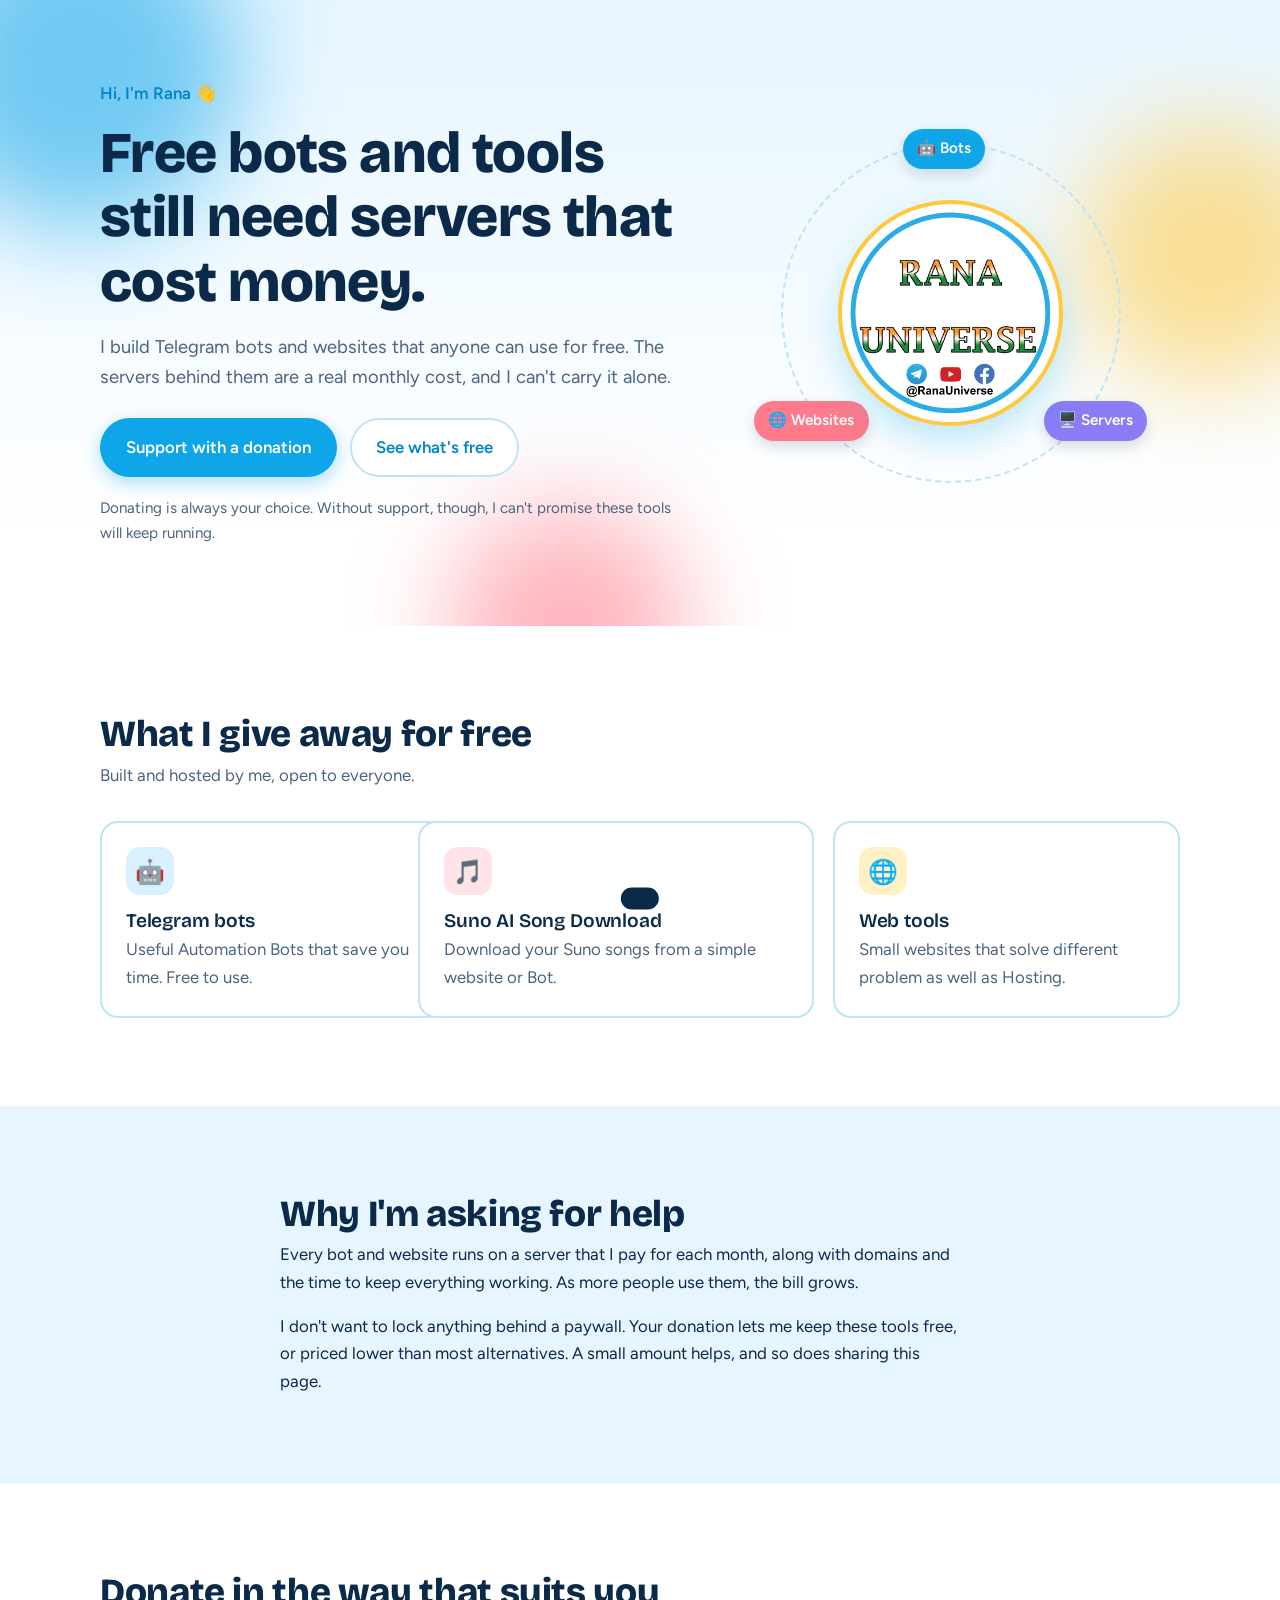
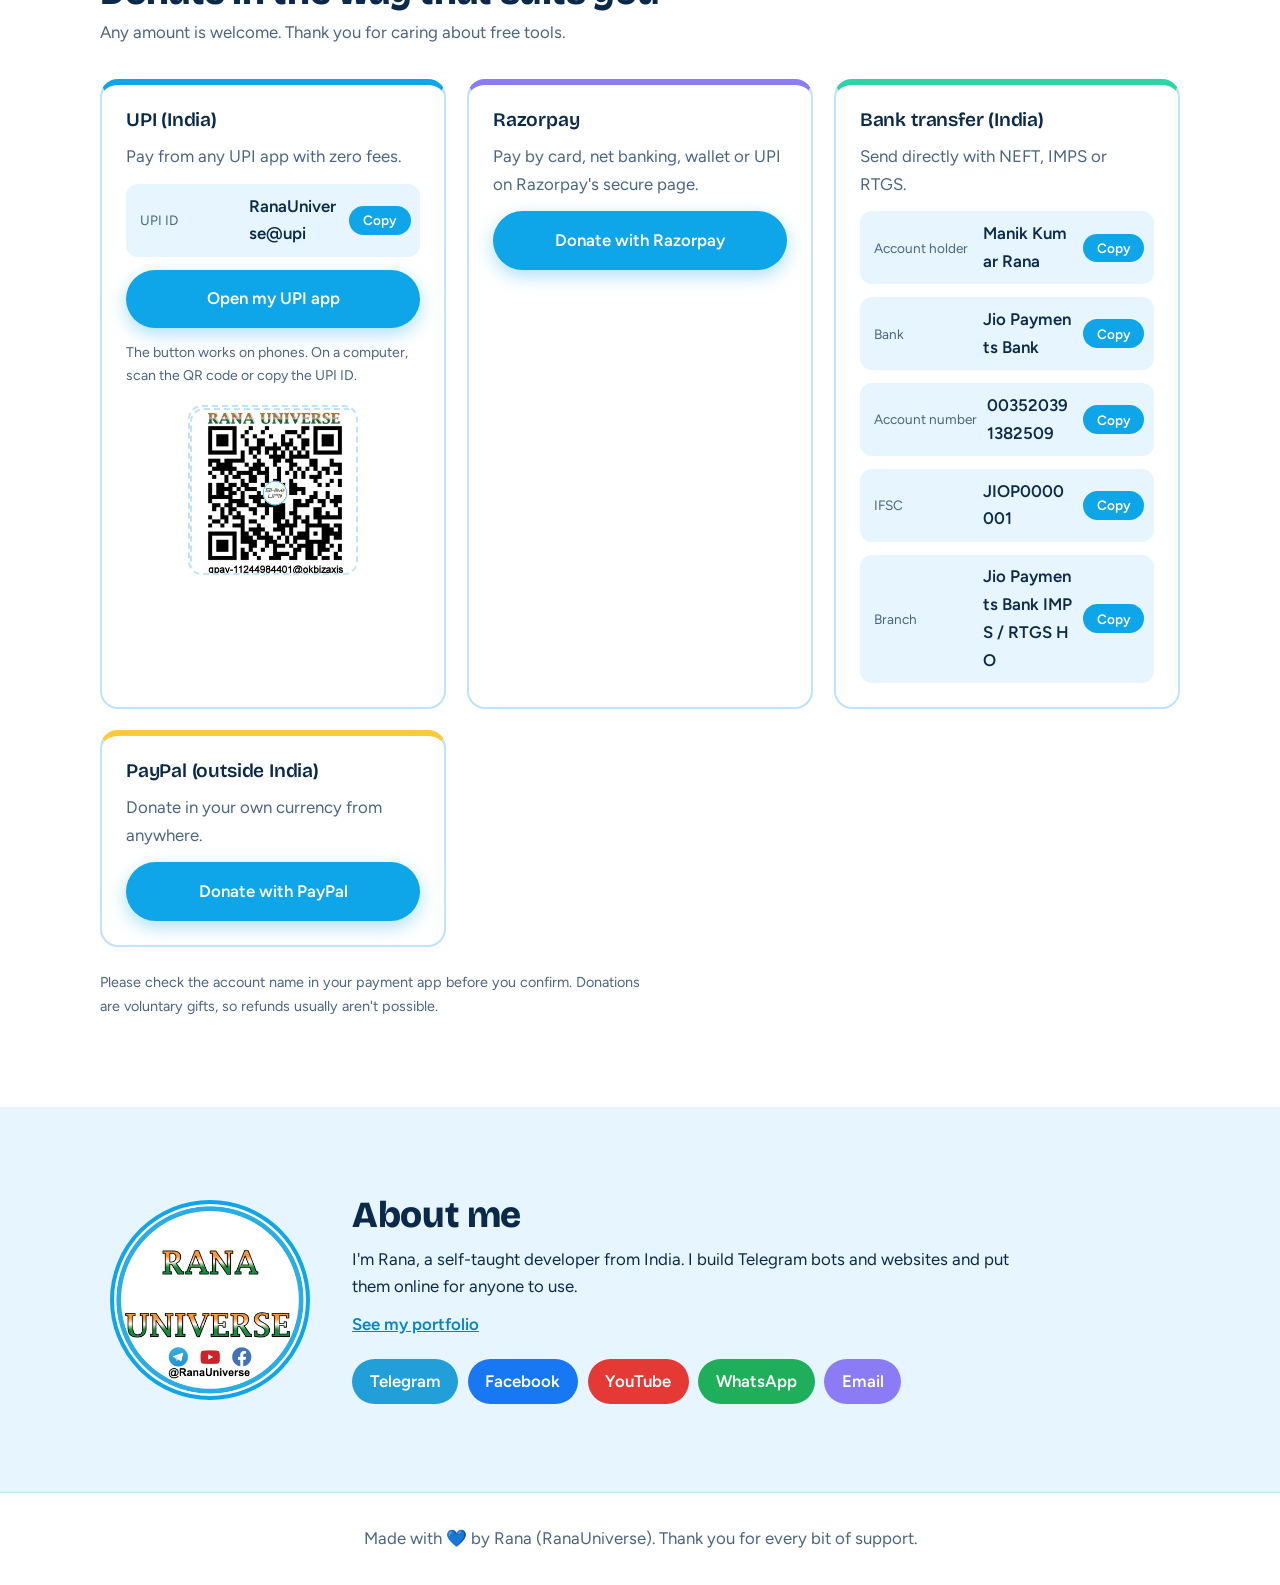
==== docs/index.html @ 4d5f52c3 "make this page clearly working little" ====
<!doctype html>
<html lang="en">

<head>
    <meta charset="utf-8">
    <meta name="viewport" content="width=device-width, initial-scale=1">
    <title>Support Rana: Keep Free Bots, Website &amp; Tools Running</title>
    <meta name="description" content="I build free Telegram bots and websites. Servers cost money every month. Your donation keeps them alive.">
    <link rel="canonical" href="https://donate.rana49.online/">
    <meta property="og:type" content="website">
    <meta property="og:title" content="Support Rana: Keep Free Bots, Website &amp; Tools Running">
    <meta property="og:description" content="I build free Telegram bots and websites. Servers cost money every month. Your donation keeps them alive.">
    <meta property="og:url" content="https://donate.rana49.online/">
    <meta name="theme-color" content="#0EA5E9">
    <link rel="icon"
        href="data:image/svg+xml,%3Csvg xmlns='http://www.w3.org/2000/svg' viewBox='0 0 100 100'%3E%3Ctext y='.9em' font-size='90'%3E💙%3C/text%3E%3C/svg%3E">
    <link rel="preconnect" href="https://fonts.googleapis.com">
    <link rel="preconnect" href="https://fonts.gstatic.com" crossorigin>
    <link
        href="https://fonts.googleapis.com/css2?family=Bricolage+Grotesque:wght@600;800&family=Figtree:wght@400;600&display=swap"
        rel="stylesheet">
    <style>:root {
  --ink: #0B2A4A;
  --muted: #4A6580;
  --sky: #0EA5E9;
  --sky-d: #0284C7;
  --sky-soft: #E6F5FF;
  --line: #BFE3F8;
  --white: #fff;
  --coral: #FF7A8A;
  --sun: #FFC83D;
  --mint: #2DD4A8;
  --violet: #8B7CF6;
  --r: 18px;
}

* {
  box-sizing: border-box;
  margin: 0
}

html {
  scroll-behavior: smooth
}

body {
  font: 400 1.05rem/1.65 Figtree, system-ui, sans-serif;
  color: var(--ink);
  background: var(--white);
  -webkit-font-smoothing: antialiased
}

h1,
h2,
h3 {
  font-family: "Bricolage Grotesque", Figtree, sans-serif;
  line-height: 1.12;
  letter-spacing: -.01em
}

h1 {
  font-size: clamp(2.1rem, 5.4vw, 3.6rem);
  font-weight: 800
}

h2 {
  font-size: clamp(1.6rem, 3.6vw, 2.3rem);
  font-weight: 800;
  margin-bottom: .4rem
}

h3 {
  font-size: 1.2rem;
  font-weight: 600
}

p {
  max-width: 62ch
}

a {
  color: inherit
}

.wrap {
  width: min(1080px, 100% - 2.5rem);
  margin-inline: auto
}

.narrow {
  width: min(720px, 100% - 2.5rem)
}

.section {
  padding: clamp(3rem, 7vw, 5.5rem) 0;
  scroll-margin-top: 1rem
}

.soft {
  background: var(--sky-soft)
}

.sub {
  color: var(--muted);
  margin-bottom: 2rem
}

.btn {
  display: inline-block;
  padding: .85rem 1.5rem;
  border-radius: 999px;
  font-weight: 600;
  text-decoration: none;
  border: 2px solid transparent;
  transition: transform .15s, box-shadow .2s, background .2s;
  cursor: pointer;
  text-align: center
}

.btn-primary {
  background: var(--sky);
  color: #fff;
  box-shadow: 0 6px 18px rgba(14, 165, 233, .35)
}

.btn-primary:hover {
  background: var(--sky-d);
  transform: translateY(-2px);
  box-shadow: 0 10px 24px rgba(14, 165, 233, .4)
}

.btn-ghost {
  background: #fff;
  border-color: var(--line);
  color: var(--sky-d)
}

.btn-ghost:hover {
  border-color: var(--sky);
  transform: translateY(-2px)
}

.btn:active {
  transform: translateY(0)
}

.full {
  display: block;
  width: 100%
}

:focus-visible {
  outline: 3px solid var(--violet);
  outline-offset: 3px
}

.toast {
  position: fixed;
  left: 50%;
  bottom: 1.5rem;
  transform: translate(-50%, 150%);
  background: var(--ink);
  color: #fff;
  padding: .7rem 1.2rem;
  border-radius: 999px;
  font-weight: 600;
  transition: transform .3s;
  z-index: 10
}

.toast.show {
  transform: translate(-50%, 0)
}

@media (prefers-reduced-motion:reduce) {

  *,
  *::before,
  *::after {
    animation: none !important;
    transition: none !important;
    scroll-behavior: auto !important
  }
}
.hero {
    position: relative;
    overflow: hidden;
    padding: clamp(2.5rem, 7vw, 5rem) 0 clamp(3rem, 7vw, 5rem);
    background: linear-gradient(180deg, var(--sky-soft), #fff 85%)
}

.blob {
    position: absolute;
    border-radius: 50%;
    filter: blur(50px);
    opacity: .55;
    animation: drift 14s ease-in-out infinite alternate
}

.b1 {
    width: 320px;
    height: 320px;
    background: var(--sky);
    top: -90px;
    left: -80px
}

.b2 {
    width: 260px;
    height: 260px;
    background: var(--sun);
    right: -60px;
    top: 20%;
    animation-delay: -5s
}

.b3 {
    width: 240px;
    height: 240px;
    background: var(--coral);
    left: 35%;
    bottom: -120px;
    animation-delay: -9s
}

@keyframes drift {
    to {
        transform: translate(40px, 30px) scale(1.12)
    }
}

.hero-grid {
    position: relative;
    display: grid;
    gap: 3rem;
    align-items: center
}

@media(min-width:880px) {
    .hero-grid {
        grid-template-columns: 1.25fr 1fr
    }
}

.hello {
    font-weight: 600;
    color: var(--sky-d);
    margin-bottom: .8rem
}

.lead {
    font-size: 1.15rem;
    color: var(--muted);
    margin: 1.1rem 0 1.6rem
}

.cta {
    display: flex;
    flex-wrap: wrap;
    gap: .8rem
}

.note {
    margin-top: 1.2rem;
    font-size: .95rem;
    color: var(--muted)
}

.hero-text>* {
    animation: rise .7s cubic-bezier(.2, .7, .2, 1) both
}

.hero-text>:nth-child(2) {
    animation-delay: .1s
}

.hero-text>:nth-child(3) {
    animation-delay: .2s
}

.hero-text>:nth-child(4) {
    animation-delay: .3s
}

.hero-text>:nth-child(5) {
    animation-delay: .4s
}

@keyframes rise {
    from {
        opacity: 0;
        transform: translateY(22px)
    }
}

.orbit {
    position: relative;
    width: min(340px, 80vw);
    aspect-ratio: 1;
    margin-inline: auto
}

.ring {
    position: absolute;
    inset: 0;
    border: 2px dashed var(--line);
    border-radius: 50%;
    animation: spin 26s linear infinite
}

.chip {
    position: absolute;
    padding: .45rem .9rem;
    border-radius: 999px;
    font-weight: 600;
    font-size: .95rem;
    color: #fff;
    white-space: nowrap;
    animation: spin-back 26s linear infinite;
    box-shadow: 0 6px 14px rgba(11, 42, 74, .15)
}

.c1 {
    top: -1rem;
    left: 50%;
    margin-left: -3rem;
    background: var(--sky)
}

.c2 {
    bottom: 12%;
    left: -1.8rem;
    background: var(--coral)
}

.c3 {
    bottom: 12%;
    right: -1.8rem;
    background: var(--violet)
}

@keyframes spin {
    to {
        transform: rotate(360deg)
    }
}

@keyframes spin-back {
    to {
        transform: rotate(-360deg)
    }
}

.avatar {
    position: absolute;
    inset: 18%;
    border-radius: 50%;
    background: #fff;
    border: 6px solid #fff;
    box-shadow: 0 0 0 4px var(--sun), 0 16px 40px rgba(14, 165, 233, .3);
    display: grid;
    place-items: center;
    overflow: hidden;
    text-align: center;
    color: var(--muted);
    font-weight: 600;
    line-height: 1.3
}

.avatar img {
    width: 100%;
    height: 100%;
    object-fit: cover
}
.cards {
    display: grid;
    gap: 1.2rem;
    grid-template-columns: repeat(auto-fit, minmax(240px, 1fr))
}

.card {
    display: block;
    text-decoration: none;
    background: #fff;
    border: 2px solid var(--line);
    border-radius: var(--r);
    padding: 1.5rem;
    transition: transform .2s, border-color .2s, box-shadow .2s
}

a.card:hover {
    transform: translateY(-4px);
    box-shadow: 0 14px 30px rgba(14, 165, 233, .18)
}

.card .ico {
    display: grid;
    place-items: center;
    width: 3rem;
    height: 3rem;
    border-radius: 14px;
    font-size: 1.5rem;
    margin-bottom: .9rem
}

.card p {
    color: var(--muted);
    margin-top: .3rem
}

.c0 .ico {
    background: #D8F1FF
}

.c1 .ico {
    background: #FFE3E7
}

.c2 .ico {
    background: #FFF1C4
}

.c3 .ico {
    background: #D7F7EC
}

.narrow p+p {
    margin-top: 1rem
}

.about {
    display: grid;
    gap: 2rem;
    align-items: center
}

@media(min-width:760px) {
    .about {
        grid-template-columns: 220px 1fr
    }
}

.about-photo {
    width: 200px;
    aspect-ratio: 1;
    border-radius: 50%;
    background: #fff;
    border: 4px solid var(--sky);
    display: grid;
    place-items: center;
    overflow: hidden;
    text-align: center;
    color: var(--muted);
    font-weight: 600;
    margin-inline: auto
}

.about-photo img {
    width: 100%;
    height: 100%;
    object-fit: cover
}

.about p {
    margin-top: .6rem
}

.plain {
    color: var(--sky-d);
    font-weight: 600
}

.socials {
    display: flex;
    flex-wrap: wrap;
    gap: .6rem;
    margin-top: 1.3rem
}

.soc {
    padding: .55rem 1.1rem;
    border-radius: 999px;
    color: #fff;
    font-weight: 600;
    text-decoration: none;
    transition: transform .15s, filter .2s
}

.soc:hover {
    transform: translateY(-3px);
    filter: brightness(1.08)
}

.s-fb {
    background: #1877F2
}

.s-yt {
    background: #E53935
}

.s-wa {
    background: #1FAF5A
}

.s-tg {
    background: #229ED9
}

.s-em {
    background: var(--violet)
}

.footer {
    padding: 2rem 1.25rem;
    text-align: center;
    color: var(--muted);
    background: #fff;
    border-top: 1px solid var(--line)
}

.footer p {
    margin-inline: auto
}
.pay-grid {
    display: grid;
    gap: 1.3rem;
    grid-template-columns: repeat(auto-fit, minmax(290px, 1fr))
}

.pay {
    background: #fff;
    border: 2px solid var(--line);
    border-top: 6px solid var(--sky);
    border-radius: var(--r);
    padding: 1.5rem;
    display: flex;
    flex-direction: column;
    gap: .8rem
}

.p-bank {
    border-top-color: var(--mint)
}

.p-rzp {
    border-top-color: var(--violet)
}

.p-pp {
    border-top-color: var(--sun)
}

.pay>p {
    color: var(--muted)
}

.row {
    display: flex;
    align-items: center;
    gap: .6rem;
    background: var(--sky-soft);
    border-radius: 12px;
    padding: .55rem .6rem .55rem .9rem
}

.k {
    font-size: .85rem;
    color: var(--muted);
    min-width: 6.2rem
}

.v {
    flex: 1;
    font-weight: 600;
    word-break: break-all
}

.copy {
    border: 0;
    background: var(--sky);
    color: #fff;
    font: 600 .85rem Figtree, sans-serif;
    padding: .4rem .85rem;
    border-radius: 999px;
    cursor: pointer;
    transition: transform .15s, background .2s
}

.copy:hover {
    background: var(--sky-d);
    transform: scale(1.06)
}

.copy.done {
    background: var(--mint);
    animation: pop .35s
}

@keyframes pop {
    50% {
        transform: scale(1.18)
    }
}

.hint {
    font-size: .88rem;
    color: var(--muted)
}

.qr {
    width: 170px;
    aspect-ratio: 1;
    margin: .3rem auto 0;
    border: 2px dashed var(--line);
    border-radius: 14px;
    display: grid;
    place-items: center;
    text-align: center;
    color: var(--muted);
    font-size: .9rem;
    overflow: hidden
}

.qr img {
    width: 100%;
    height: 100%;
    object-fit: contain
}

.fine {
    margin-top: 1.5rem;
    font-size: .9rem;
    color: var(--muted)
}

.goal {
    margin-top: 2rem;
    background: #fff;
    border: 2px solid var(--line);
    border-radius: var(--r);
    padding: 1.2rem
}

.goal-top {
    display: flex;
    justify-content: space-between;
    gap: 1rem;
    flex-wrap: wrap;
    margin-bottom: .6rem
}

.bar {
    height: 14px;
    border-radius: 999px;
    background: var(--sky-soft);
    overflow: hidden
}

.bar span {
    display: block;
    height: 100%;
    width: var(--w);
    border-radius: inherit;
    background: linear-gradient(90deg, var(--sky), var(--mint), var(--sun));
    animation: fill 1.4s cubic-bezier(.2, .7, .2, 1) both
}

@keyframes fill {
    from {
        width: 0
    }
}

</style>
</head>

<body>
    
<header class="hero">
  <span class="blob b1"></span><span class="blob b2"></span><span class="blob b3"></span>
  <div class="wrap hero-grid">
    <div class="hero-text">
      <p class="hello">Hi, I'm Rana 👋</p>
      <h1>Free bots and tools still need servers that cost money.</h1>
      <p class="lead">I build Telegram bots and websites that anyone can use for free. The servers behind them are a
        real monthly cost, and I can't carry it alone.</p>
      <div class="cta">
        <a class="btn btn-primary" href="#donate">Support with a donation</a>
        <a class="btn btn-ghost" href="#free">See what's free</a>
      </div>
      <p class="note">Donating is always your choice. Without support, though, I can't promise these tools will keep
        running.</p>
    </div>
    <div class="orbit" aria-hidden="true">
      <div class="ring">
        <span class="chip c1">🤖 Bots</span>
        <span class="chip c2">🌐 Websites</span>
        <span class="chip c3">🖥️ Servers</span>
      </div>
      <div class="avatar">
        
        <img src="static/image/me.png" alt="Rana's profile photo">
        
      </div>
    </div>
  </div>
</header>
<main>
    <section class="section" id="free">
  <div class="wrap">
    <h2>What I give away for free</h2>
    <p class="sub">Built and hosted by me, open to everyone.</p>
    <div class="cards">
      
      <div class="card c0">
        <span class="ico">🤖</span>
        <h3>Telegram bots</h3>
        <p>Useful Automation Bots that save you time. Free to use.</p>
      </div>
      
      <a class="card c1" href="https://sunoaisongdownload.online" target="_blank" rel="noopener">
        <span class="ico">🎵</span>
        <h3>Suno AI Song Download</h3>
        <p>Download your Suno songs from a simple website or Bot.</p>
      </a>
      
      <div class="card c2">
        <span class="ico">🌐</span>
        <h3>Web tools</h3>
        <p>Small websites that solve different problem as well as Hosting.</p>
      </div>
      
    </div>
  </div>
</section>
    <section class="section soft" id="why">
  <div class="wrap narrow">
    <h2>Why I'm asking for help</h2>
    <p>Every bot and website runs on a server that I pay for each month, along with domains and the time to keep everything working. As more people use them, the bill grows.</p>
    <p>I don't want to lock anything behind a paywall. Your donation lets me keep these tools free, or priced lower than most alternatives. A small amount helps, and so does sharing this page.</p>
    
  </div>
</section>
    
<section class="section" id="donate">
  <div class="wrap">
    <h2>Donate in the way that suits you</h2>
    <p class="sub">Any amount is welcome. Thank you for caring about free tools.</p>
    <div class="pay-grid">

      <article class="pay p-upi">
        <h3>UPI (India)</h3>
        <p>Pay from any UPI app with zero fees.</p>
        <div class="row"><span class="k">UPI ID</span><span class="v">RanaUniverse@upi</span>
  <button class="copy" type="button" data-copy="RanaUniverse@upi" data-label="UPI ID"
    aria-label="Copy UPI ID">Copy</button>
</div>
        <a class="btn btn-primary full" href="upi://pay?pa=RanaUniverse%40upi&amp;pn=Manik%20Kumar%20Rana&amp;cu=INR">Open my UPI app</a>
        <p class="hint">The button works on phones. On a computer, scan the QR code or copy the UPI ID.</p>
        <div class="qr">
          <div class="qr">
            
            <img src="static/image/upi_qr.jpg" alt="UPI payment QR code">
            
          </div>
        </div>
      </article>

      <article class="pay p-rzp">
        <h3>Razorpay</h3>
        <p>Pay by card, net banking, wallet or UPI on Razorpay's secure page.</p>
        <a class="btn btn-primary full" href="https://razorpay.me/@RanaUniverse" target="_blank" rel="noopener">Donate with
          Razorpay</a>
      </article>

      <article class="pay p-bank">
        <h3>Bank transfer (India)</h3>
        <p>Send directly with NEFT, IMPS or RTGS.</p>
        <div class="row"><span class="k">Account holder</span><span class="v">Manik Kumar Rana</span>
  <button class="copy" type="button" data-copy="Manik Kumar Rana" data-label="Account holder"
    aria-label="Copy Account holder">Copy</button>
</div><div class="row"><span class="k">Bank</span><span class="v">Jio Payments Bank</span>
  <button class="copy" type="button" data-copy="Jio Payments Bank" data-label="Bank"
    aria-label="Copy Bank">Copy</button>
</div><div class="row"><span class="k">Account number</span><span class="v">003520391382509</span>
  <button class="copy" type="button" data-copy="003520391382509" data-label="Account number"
    aria-label="Copy Account number">Copy</button>
</div><div class="row"><span class="k">IFSC</span><span class="v">JIOP0000001</span>
  <button class="copy" type="button" data-copy="JIOP0000001" data-label="IFSC"
    aria-label="Copy IFSC">Copy</button>
</div><div class="row"><span class="k">Branch</span><span class="v">Jio Payments Bank IMPS / RTGS HO</span>
  <button class="copy" type="button" data-copy="Jio Payments Bank IMPS / RTGS HO" data-label="Branch"
    aria-label="Copy Branch">Copy</button>
</div>
      </article>


      <article class="pay p-pp">
        <h3>PayPal (outside India)</h3>
        <p>Donate in your own currency from anywhere.</p>
        <a class="btn btn-primary full" href="https://paypal.me/RanaUniverse321" target="_blank" rel="noopener">Donate with PayPal</a>
      </article>

    </div>
    <p class="fine">Please check the account name in your payment app before you confirm. Donations are voluntary gifts,
      so refunds usually aren't possible.</p>
  </div>
</section>
    <section class="section soft" id="about">
  <div class="wrap about">
    <div class="about-photo">
      
      <img src="static/image/me.png" alt="About Rana">
      
    </div>
    <div>
      <h2>About me</h2>
      <p>I&#39;m Rana, a self-taught developer from India. I build Telegram bots and websites and put them online for anyone to use. </p>
      <p><a class="plain" href="https://rana49.online" target="_blank" rel="noopener">See my portfolio</a></p>
      <div class="socials">
        <a class="soc s-tg" href="https://t.me/RanaUniverse" target="_blank" rel="noopener">Telegram</a>
        <a class="soc s-fb" href="https://www.facebook.com/RanaUniverse" target="_blank" rel="noopener">Facebook</a>
        <a class="soc s-yt" href="https://www.youtube.com/@RanaUniverse" target="_blank" rel="noopener">YouTube</a>
        <a class="soc s-wa" href="https://wa.me/917044394156" target="_blank" rel="noopener">WhatsApp</a>
        <a class="soc s-em" href="mailto:RanaUniverse321+donate@gmail.com">Email</a>
      </div>
    </div>
  </div>
</section>
</main>
<footer class="footer">
  <p>Made with 💙 by Rana (RanaUniverse). Thank you for every bit of support.</p>
</footer>

    <div class="toast" id="toast" role="status" aria-live="polite"></div>
    <script>const toast = document.getElementById("toast");
let toastTimer;
function showToast(msg) {
  toast.textContent = msg;
  toast.classList.add("show");
  clearTimeout(toastTimer);
  toastTimer = setTimeout(() => toast.classList.remove("show"), 1800);
}
async function copyText(text) {
  try {
    await navigator.clipboard.writeText(text);
  } catch (e) {
    const t = document.createElement("textarea");
    t.value = text;
    document.body.appendChild(t);
    t.select();
    document.execCommand("copy");
    t.remove();
  }
}

document.querySelectorAll("[data-copy]").forEach((btn) => {
  btn.addEventListener("click", async () => {
    await copyText(btn.dataset.copy);
    btn.classList.add("done");
    btn.textContent = "Copied";
    showToast(btn.dataset.label + " copied");
    setTimeout(() => { btn.classList.remove("done"); btn.textContent = "Copy"; }, 1800);
  });
});
</script>
</body>

</html>
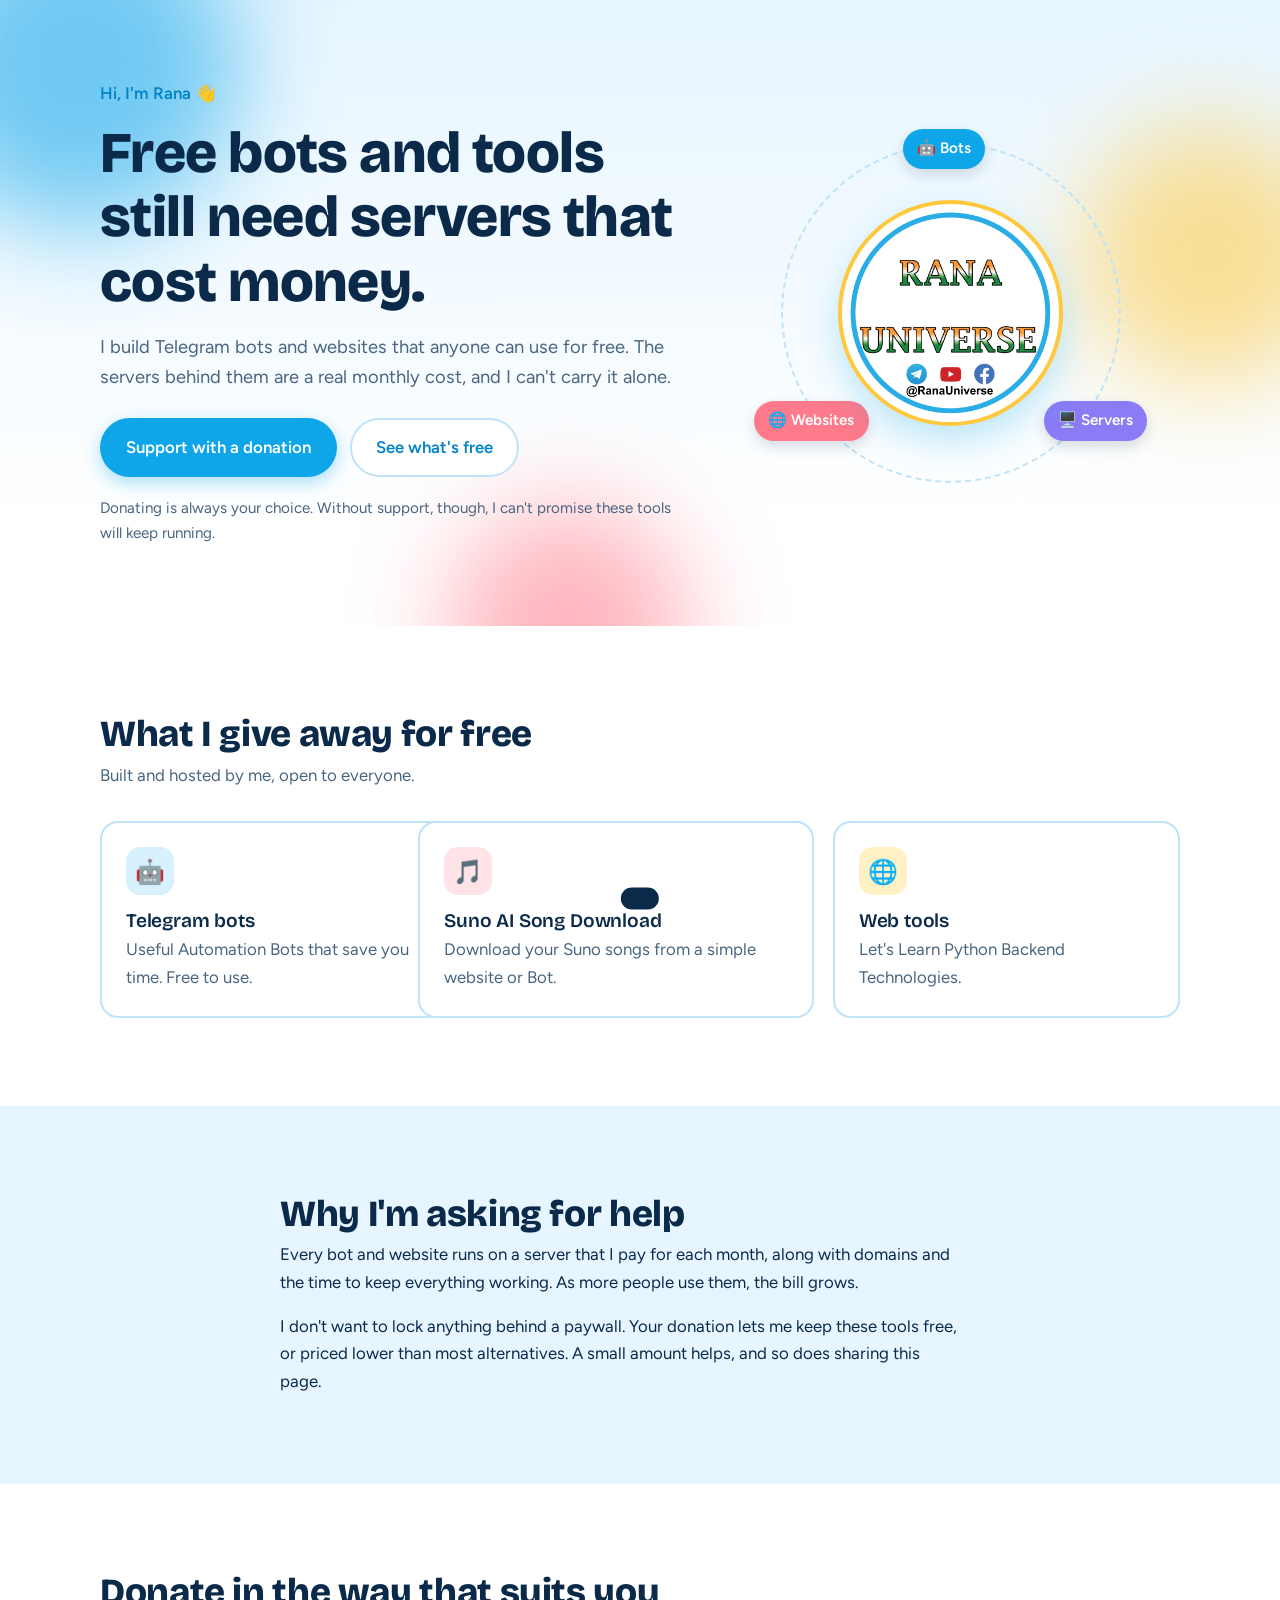
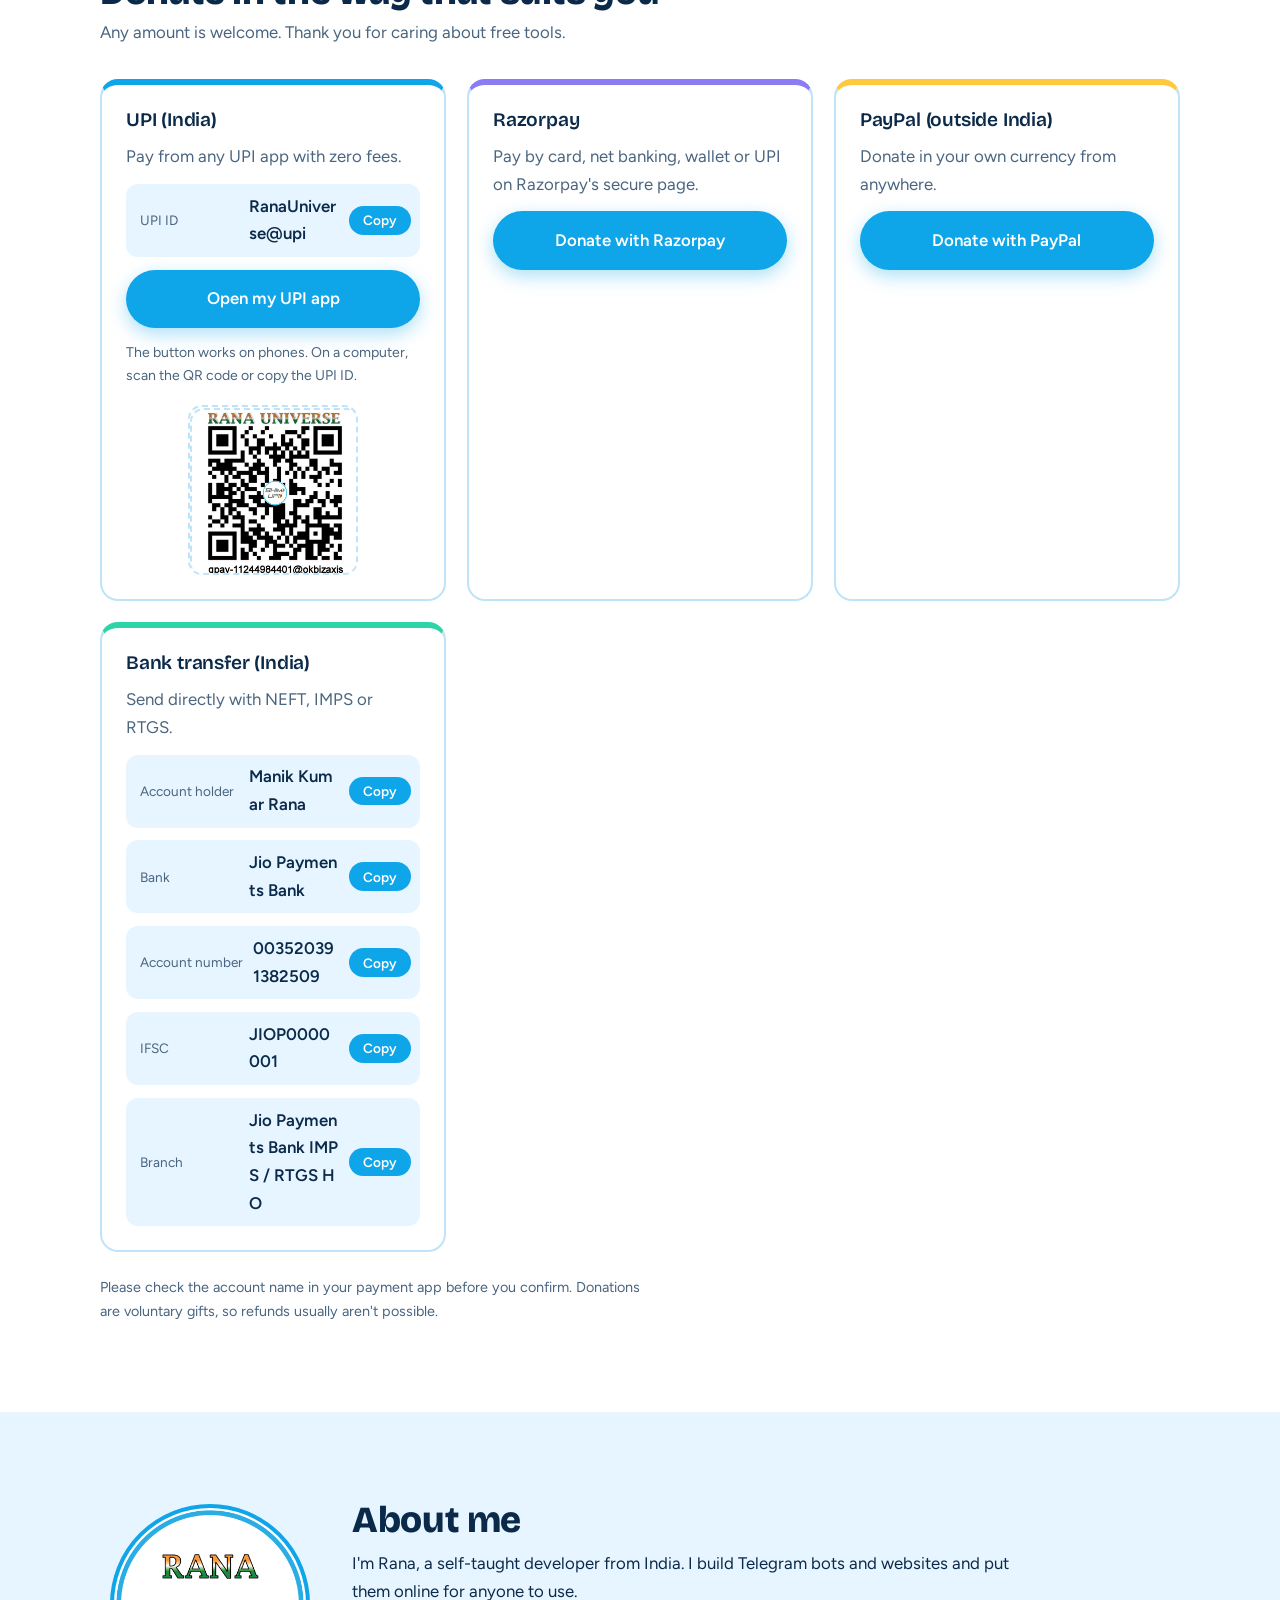
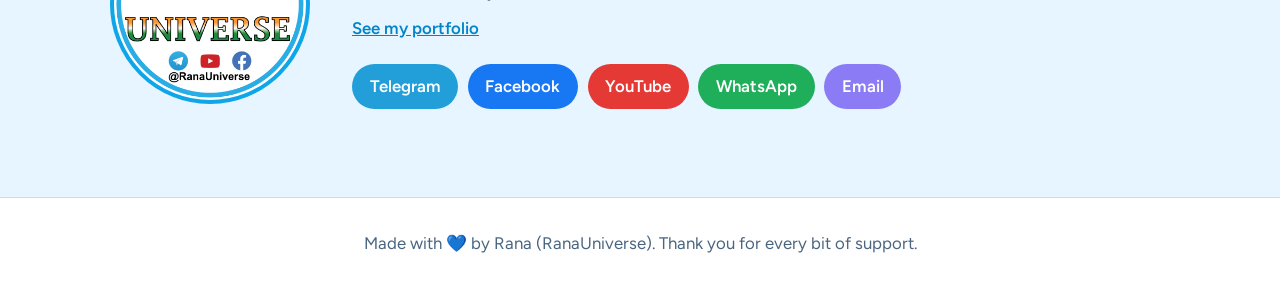
==== commit f1dfd2fa: "page got little updated" ====
--- a/docs/index.html
+++ b/docs/index.html
@@ -713,11 +713,11 @@
     <p class="sub">Built and hosted by me, open to everyone.</p>
     <div class="cards">
       
-      <div class="card c0">
+      <a class="card c0" href="https://t.me/SunoAiSongDownloadBot" target="_blank" rel="noopener">
         <span class="ico">🤖</span>
         <h3>Telegram bots</h3>
         <p>Useful Automation Bots that save you time. Free to use.</p>
-      </div>
+      </a>
       
       <a class="card c1" href="https://sunoaisongdownload.online" target="_blank" rel="noopener">
         <span class="ico">🎵</span>
@@ -725,11 +725,11 @@
         <p>Download your Suno songs from a simple website or Bot.</p>
       </a>
       
-      <div class="card c2">
+      <a class="card c2" href="https://rana49.online" target="_blank" rel="noopener">
         <span class="ico">🌐</span>
         <h3>Web tools</h3>
-        <p>Small websites that solve different problem as well as Hosting.</p>
-      </div>
+        <p>Let&#39;s Learn Python Backend Technologies.</p>
+      </a>
       
     </div>
   </div>
@@ -772,6 +772,12 @@
         <p>Pay by card, net banking, wallet or UPI on Razorpay's secure page.</p>
         <a class="btn btn-primary full" href="https://razorpay.me/@RanaUniverse" target="_blank" rel="noopener">Donate with
           Razorpay</a>
+      </article>
+
+      <article class="pay p-pp">
+        <h3>PayPal (outside India)</h3>
+        <p>Donate in your own currency from anywhere.</p>
+        <a class="btn btn-primary full" href="https://paypal.me/RanaUniverse321" target="_blank" rel="noopener">Donate with PayPal</a>
       </article>
 
       <article class="pay p-bank">
@@ -793,13 +799,6 @@
   <button class="copy" type="button" data-copy="Jio Payments Bank IMPS / RTGS HO" data-label="Branch"
     aria-label="Copy Branch">Copy</button>
 </div>
-      </article>
-
-
-      <article class="pay p-pp">
-        <h3>PayPal (outside India)</h3>
-        <p>Donate in your own currency from anywhere.</p>
-        <a class="btn btn-primary full" href="https://paypal.me/RanaUniverse321" target="_blank" rel="noopener">Donate with PayPal</a>
       </article>
 
     </div>
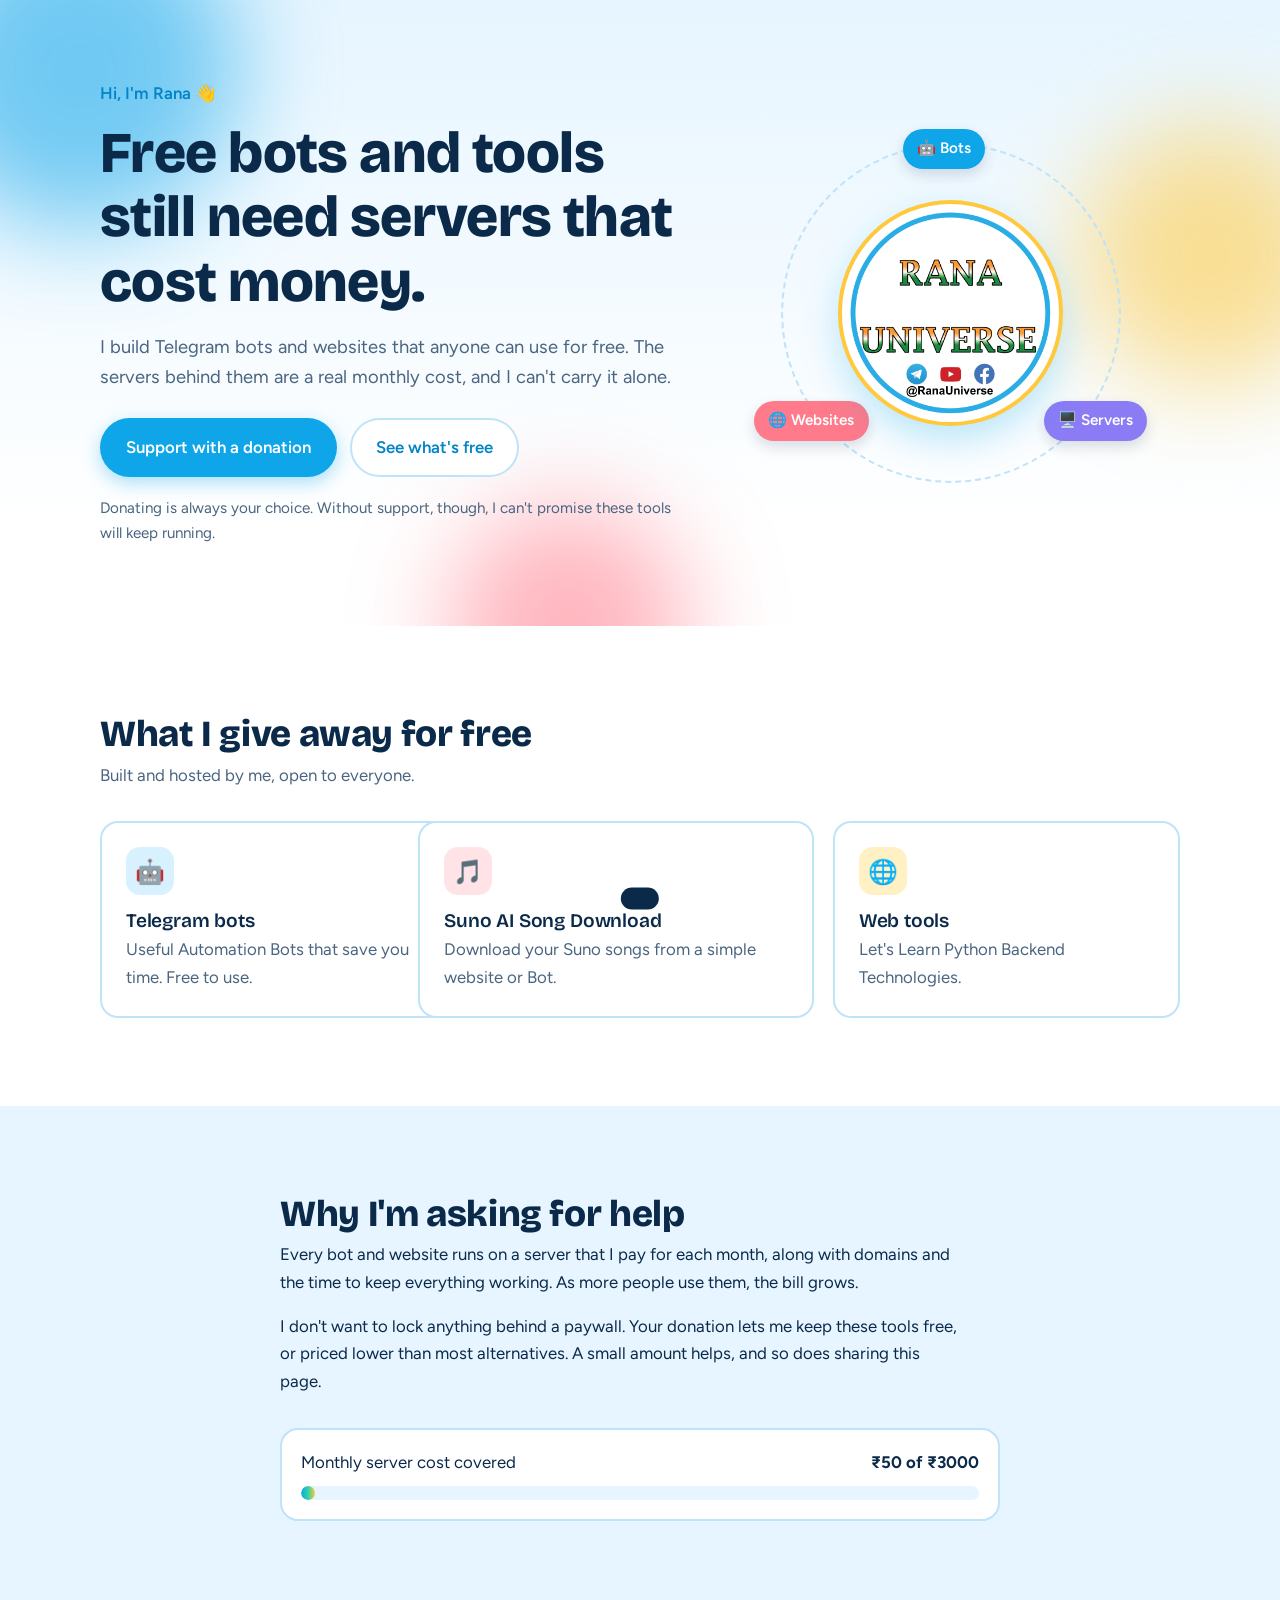
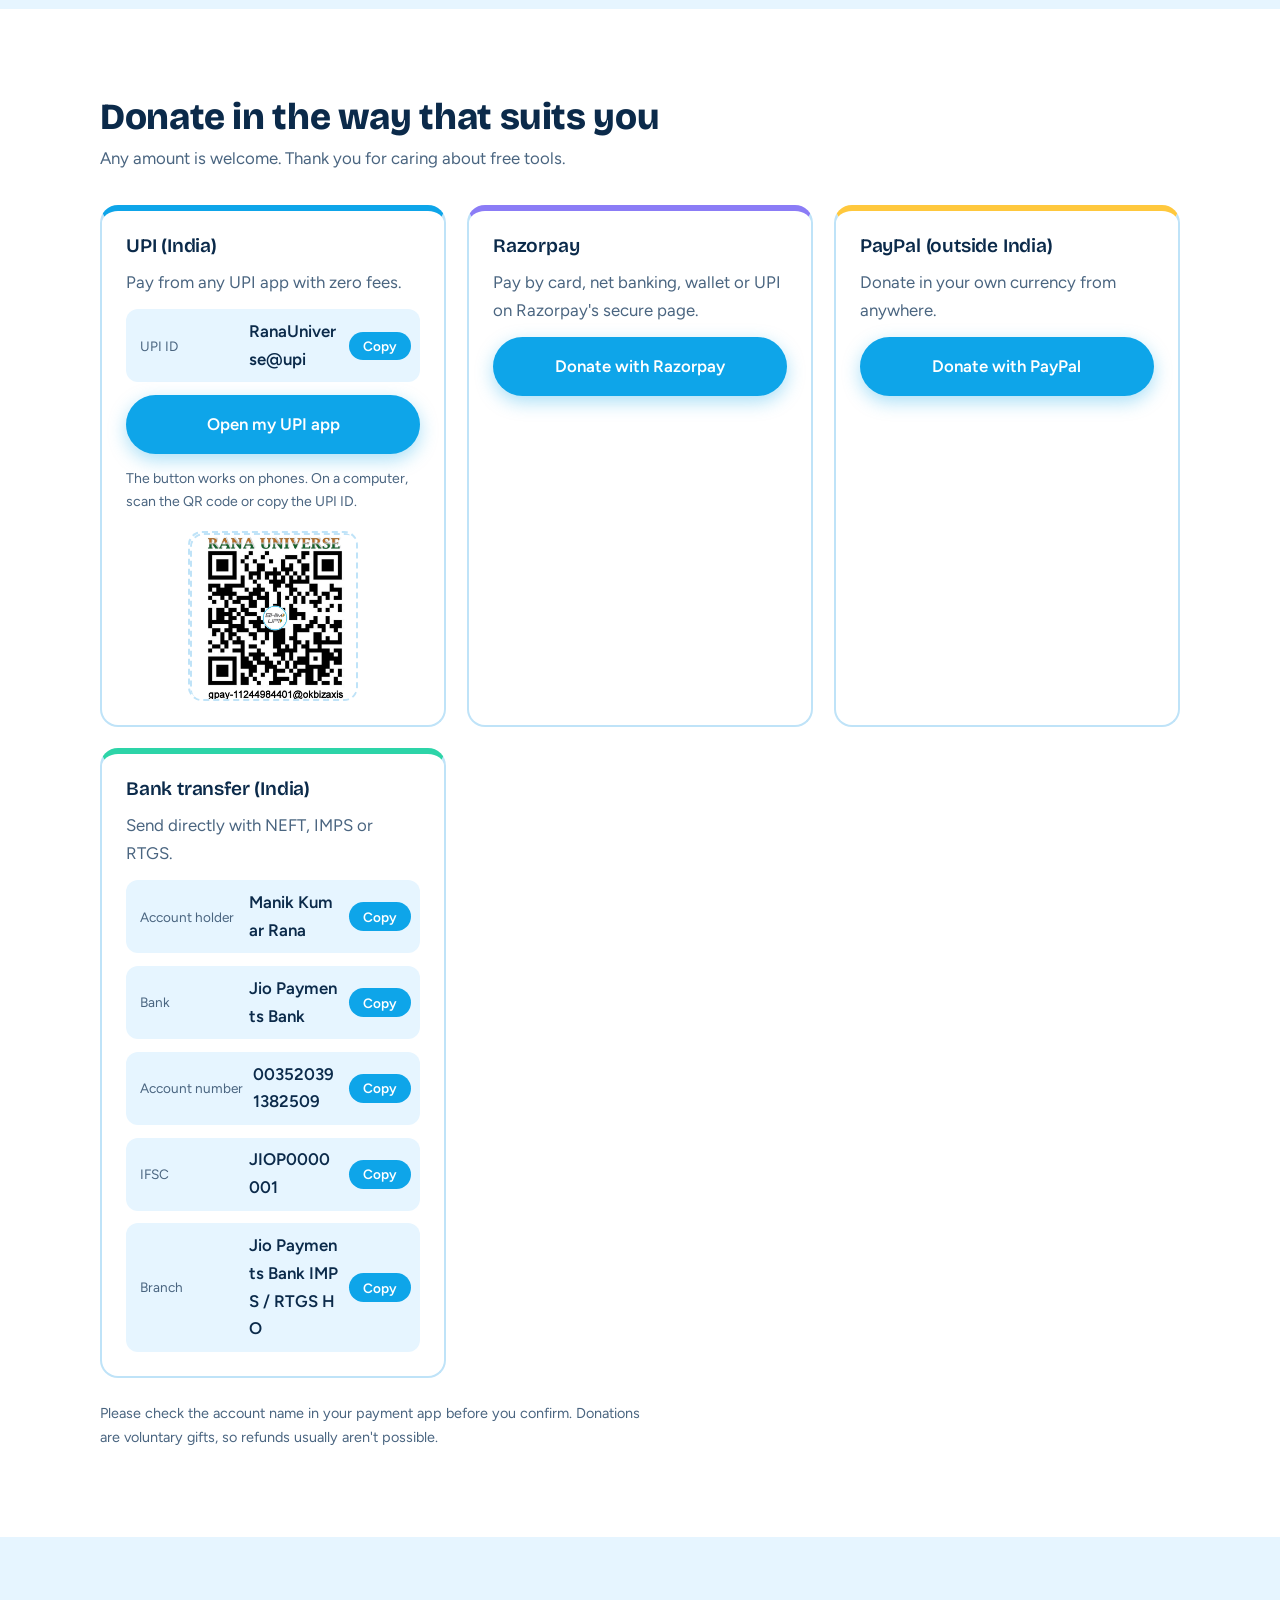
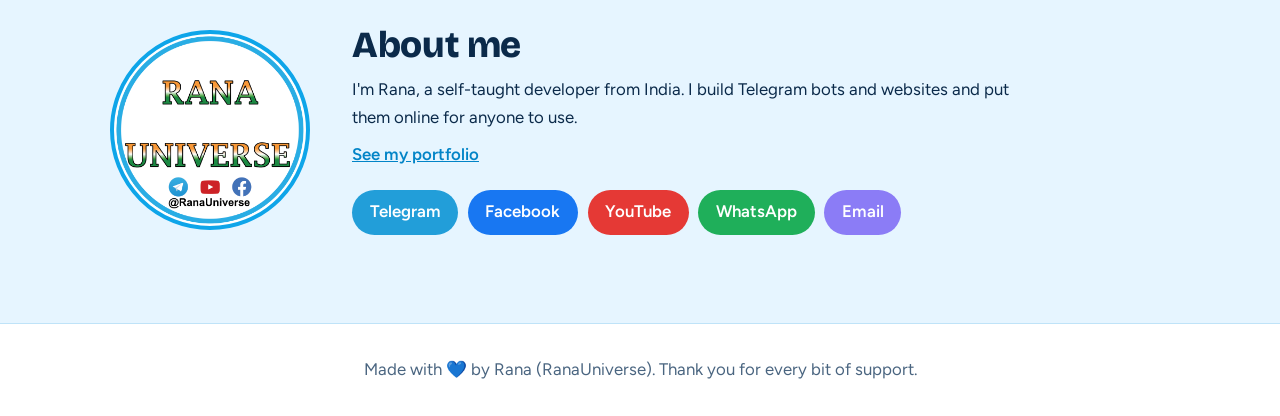
==== commit f3deac78: "add the amount" ====
--- a/docs/index.html
+++ b/docs/index.html
@@ -740,6 +740,11 @@
     <p>Every bot and website runs on a server that I pay for each month, along with domains and the time to keep everything working. As more people use them, the bill grows.</p>
     <p>I don't want to lock anything behind a paywall. Your donation lets me keep these tools free, or priced lower than most alternatives. A small amount helps, and so does sharing this page.</p>
     
+    <div class="goal" role="group" aria-label="Monthly server cost">
+      <div class="goal-top"><span>Monthly server cost covered</span><strong>₹50 of ₹3000</strong></div>
+      <div class="bar"><span style="--w: 2%"></span></div>
+    </div>
+    
   </div>
 </section>
     
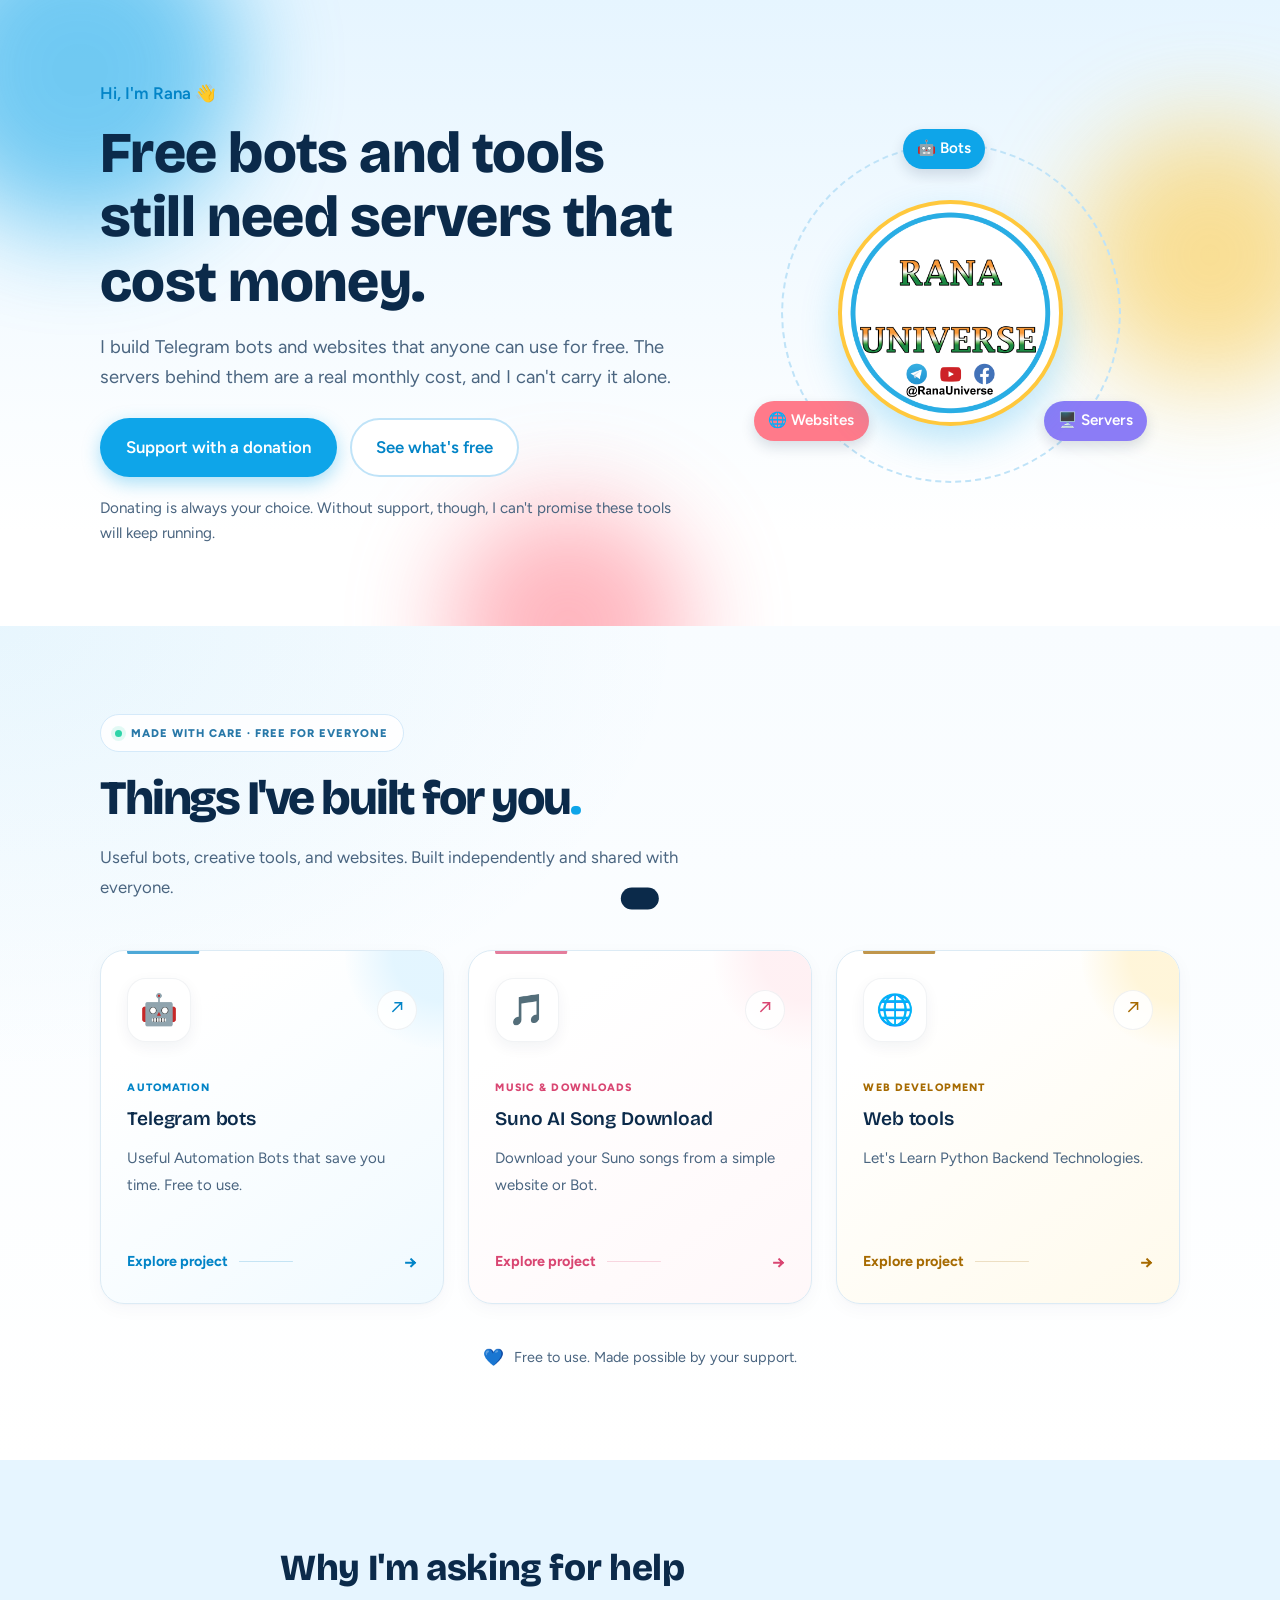
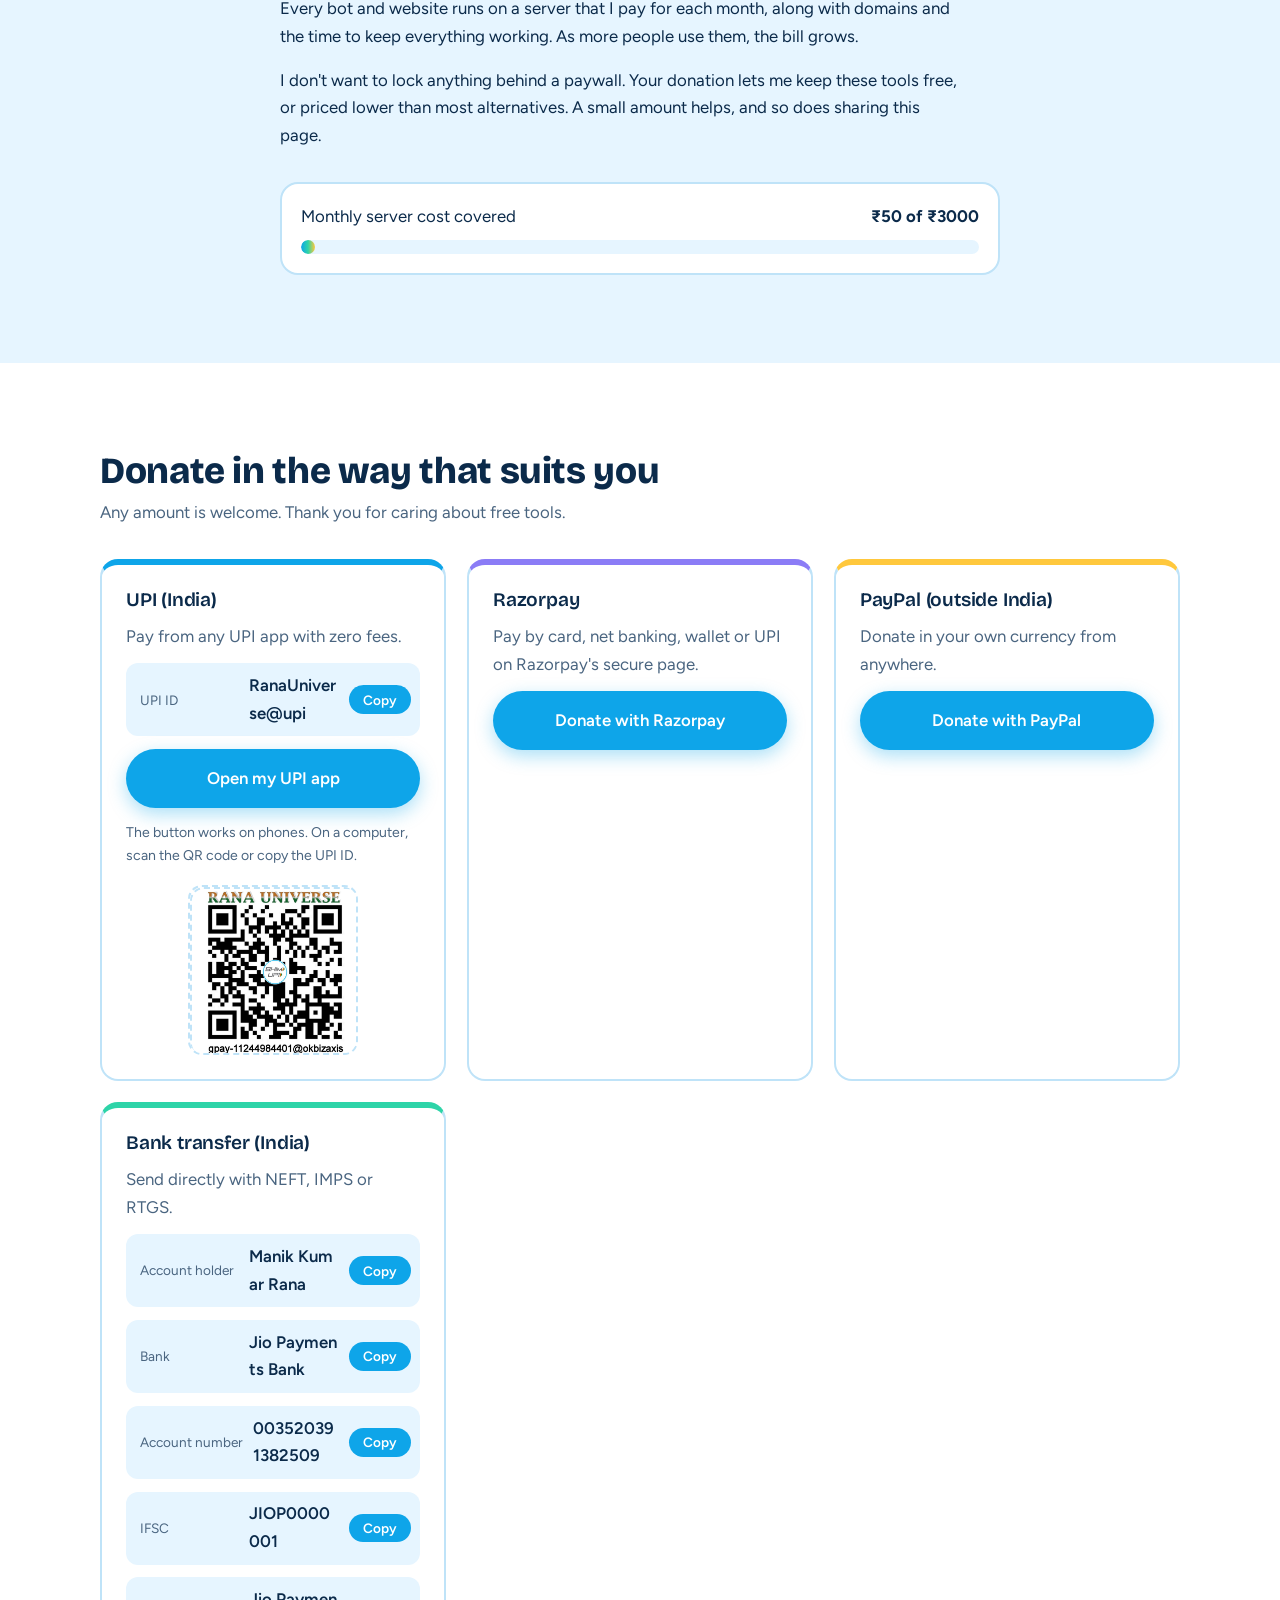
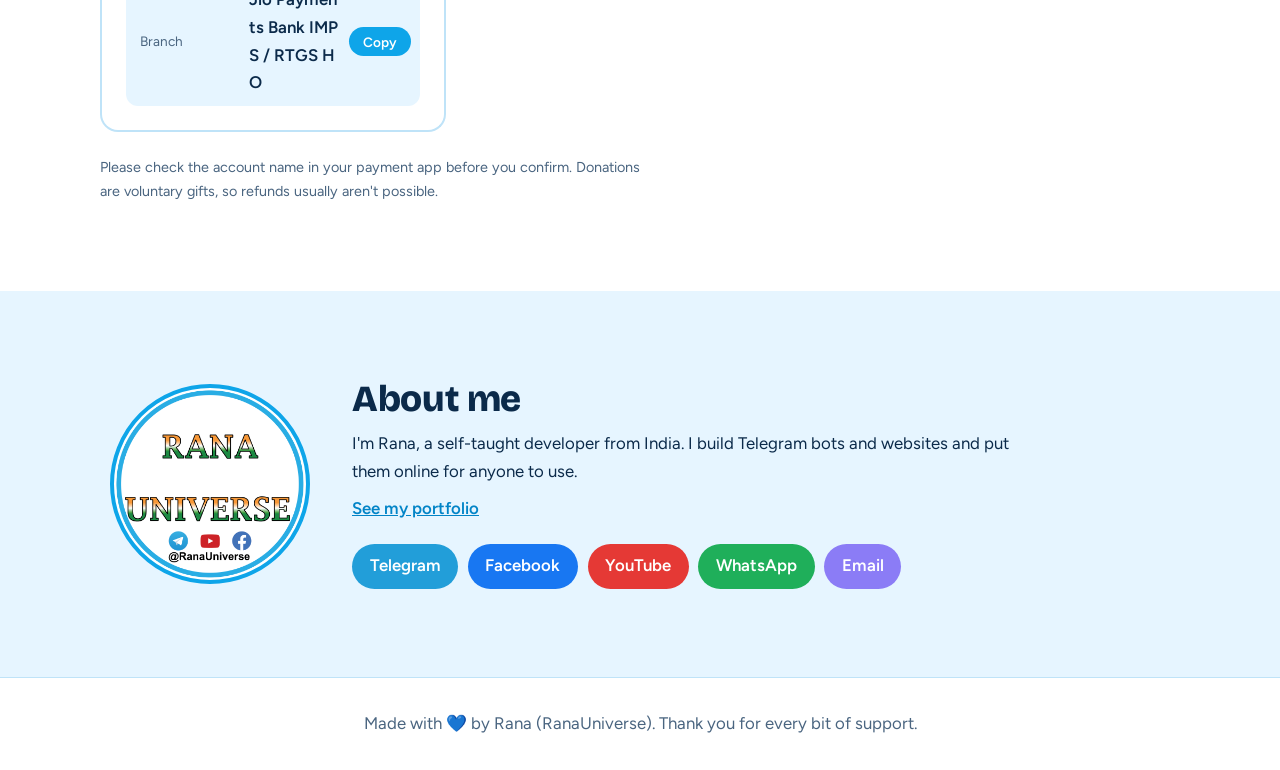
==== commit 6bdf8b05: "rcssmin library i use for making this small css and also make the free buttons more good" ====
--- a/docs/index.html
+++ b/docs/index.html
@@ -19,660 +19,7 @@
     <link
         href="https://fonts.googleapis.com/css2?family=Bricolage+Grotesque:wght@600;800&family=Figtree:wght@400;600&display=swap"
         rel="stylesheet">
-    <style>:root {
-  --ink: #0B2A4A;
-  --muted: #4A6580;
-  --sky: #0EA5E9;
-  --sky-d: #0284C7;
-  --sky-soft: #E6F5FF;
-  --line: #BFE3F8;
-  --white: #fff;
-  --coral: #FF7A8A;
-  --sun: #FFC83D;
-  --mint: #2DD4A8;
-  --violet: #8B7CF6;
-  --r: 18px;
-}
-
-* {
-  box-sizing: border-box;
-  margin: 0
-}
-
-html {
-  scroll-behavior: smooth
-}
-
-body {
-  font: 400 1.05rem/1.65 Figtree, system-ui, sans-serif;
-  color: var(--ink);
-  background: var(--white);
-  -webkit-font-smoothing: antialiased
-}
-
-h1,
-h2,
-h3 {
-  font-family: "Bricolage Grotesque", Figtree, sans-serif;
-  line-height: 1.12;
-  letter-spacing: -.01em
-}
-
-h1 {
-  font-size: clamp(2.1rem, 5.4vw, 3.6rem);
-  font-weight: 800
-}
-
-h2 {
-  font-size: clamp(1.6rem, 3.6vw, 2.3rem);
-  font-weight: 800;
-  margin-bottom: .4rem
-}
-
-h3 {
-  font-size: 1.2rem;
-  font-weight: 600
-}
-
-p {
-  max-width: 62ch
-}
-
-a {
-  color: inherit
-}
-
-.wrap {
-  width: min(1080px, 100% - 2.5rem);
-  margin-inline: auto
-}
-
-.narrow {
-  width: min(720px, 100% - 2.5rem)
-}
-
-.section {
-  padding: clamp(3rem, 7vw, 5.5rem) 0;
-  scroll-margin-top: 1rem
-}
-
-.soft {
-  background: var(--sky-soft)
-}
-
-.sub {
-  color: var(--muted);
-  margin-bottom: 2rem
-}
-
-.btn {
-  display: inline-block;
-  padding: .85rem 1.5rem;
-  border-radius: 999px;
-  font-weight: 600;
-  text-decoration: none;
-  border: 2px solid transparent;
-  transition: transform .15s, box-shadow .2s, background .2s;
-  cursor: pointer;
-  text-align: center
-}
-
-.btn-primary {
-  background: var(--sky);
-  color: #fff;
-  box-shadow: 0 6px 18px rgba(14, 165, 233, .35)
-}
-
-.btn-primary:hover {
-  background: var(--sky-d);
-  transform: translateY(-2px);
-  box-shadow: 0 10px 24px rgba(14, 165, 233, .4)
-}
-
-.btn-ghost {
-  background: #fff;
-  border-color: var(--line);
-  color: var(--sky-d)
-}
-
-.btn-ghost:hover {
-  border-color: var(--sky);
-  transform: translateY(-2px)
-}
-
-.btn:active {
-  transform: translateY(0)
-}
-
-.full {
-  display: block;
-  width: 100%
-}
-
-:focus-visible {
-  outline: 3px solid var(--violet);
-  outline-offset: 3px
-}
-
-.toast {
-  position: fixed;
-  left: 50%;
-  bottom: 1.5rem;
-  transform: translate(-50%, 150%);
-  background: var(--ink);
-  color: #fff;
-  padding: .7rem 1.2rem;
-  border-radius: 999px;
-  font-weight: 600;
-  transition: transform .3s;
-  z-index: 10
-}
-
-.toast.show {
-  transform: translate(-50%, 0)
-}
-
-@media (prefers-reduced-motion:reduce) {
-
-  *,
-  *::before,
-  *::after {
-    animation: none !important;
-    transition: none !important;
-    scroll-behavior: auto !important
-  }
-}
-.hero {
-    position: relative;
-    overflow: hidden;
-    padding: clamp(2.5rem, 7vw, 5rem) 0 clamp(3rem, 7vw, 5rem);
-    background: linear-gradient(180deg, var(--sky-soft), #fff 85%)
-}
-
-.blob {
-    position: absolute;
-    border-radius: 50%;
-    filter: blur(50px);
-    opacity: .55;
-    animation: drift 14s ease-in-out infinite alternate
-}
-
-.b1 {
-    width: 320px;
-    height: 320px;
-    background: var(--sky);
-    top: -90px;
-    left: -80px
-}
-
-.b2 {
-    width: 260px;
-    height: 260px;
-    background: var(--sun);
-    right: -60px;
-    top: 20%;
-    animation-delay: -5s
-}
-
-.b3 {
-    width: 240px;
-    height: 240px;
-    background: var(--coral);
-    left: 35%;
-    bottom: -120px;
-    animation-delay: -9s
-}
-
-@keyframes drift {
-    to {
-        transform: translate(40px, 30px) scale(1.12)
-    }
-}
-
-.hero-grid {
-    position: relative;
-    display: grid;
-    gap: 3rem;
-    align-items: center
-}
-
-@media(min-width:880px) {
-    .hero-grid {
-        grid-template-columns: 1.25fr 1fr
-    }
-}
-
-.hello {
-    font-weight: 600;
-    color: var(--sky-d);
-    margin-bottom: .8rem
-}
-
-.lead {
-    font-size: 1.15rem;
-    color: var(--muted);
-    margin: 1.1rem 0 1.6rem
-}
-
-.cta {
-    display: flex;
-    flex-wrap: wrap;
-    gap: .8rem
-}
-
-.note {
-    margin-top: 1.2rem;
-    font-size: .95rem;
-    color: var(--muted)
-}
-
-.hero-text>* {
-    animation: rise .7s cubic-bezier(.2, .7, .2, 1) both
-}
-
-.hero-text>:nth-child(2) {
-    animation-delay: .1s
-}
-
-.hero-text>:nth-child(3) {
-    animation-delay: .2s
-}
-
-.hero-text>:nth-child(4) {
-    animation-delay: .3s
-}
-
-.hero-text>:nth-child(5) {
-    animation-delay: .4s
-}
-
-@keyframes rise {
-    from {
-        opacity: 0;
-        transform: translateY(22px)
-    }
-}
-
-.orbit {
-    position: relative;
-    width: min(340px, 80vw);
-    aspect-ratio: 1;
-    margin-inline: auto
-}
-
-.ring {
-    position: absolute;
-    inset: 0;
-    border: 2px dashed var(--line);
-    border-radius: 50%;
-    animation: spin 26s linear infinite
-}
-
-.chip {
-    position: absolute;
-    padding: .45rem .9rem;
-    border-radius: 999px;
-    font-weight: 600;
-    font-size: .95rem;
-    color: #fff;
-    white-space: nowrap;
-    animation: spin-back 26s linear infinite;
-    box-shadow: 0 6px 14px rgba(11, 42, 74, .15)
-}
-
-.c1 {
-    top: -1rem;
-    left: 50%;
-    margin-left: -3rem;
-    background: var(--sky)
-}
-
-.c2 {
-    bottom: 12%;
-    left: -1.8rem;
-    background: var(--coral)
-}
-
-.c3 {
-    bottom: 12%;
-    right: -1.8rem;
-    background: var(--violet)
-}
-
-@keyframes spin {
-    to {
-        transform: rotate(360deg)
-    }
-}
-
-@keyframes spin-back {
-    to {
-        transform: rotate(-360deg)
-    }
-}
-
-.avatar {
-    position: absolute;
-    inset: 18%;
-    border-radius: 50%;
-    background: #fff;
-    border: 6px solid #fff;
-    box-shadow: 0 0 0 4px var(--sun), 0 16px 40px rgba(14, 165, 233, .3);
-    display: grid;
-    place-items: center;
-    overflow: hidden;
-    text-align: center;
-    color: var(--muted);
-    font-weight: 600;
-    line-height: 1.3
-}
-
-.avatar img {
-    width: 100%;
-    height: 100%;
-    object-fit: cover
-}
-.cards {
-    display: grid;
-    gap: 1.2rem;
-    grid-template-columns: repeat(auto-fit, minmax(240px, 1fr))
-}
-
-.card {
-    display: block;
-    text-decoration: none;
-    background: #fff;
-    border: 2px solid var(--line);
-    border-radius: var(--r);
-    padding: 1.5rem;
-    transition: transform .2s, border-color .2s, box-shadow .2s
-}
-
-a.card:hover {
-    transform: translateY(-4px);
-    box-shadow: 0 14px 30px rgba(14, 165, 233, .18)
-}
-
-.card .ico {
-    display: grid;
-    place-items: center;
-    width: 3rem;
-    height: 3rem;
-    border-radius: 14px;
-    font-size: 1.5rem;
-    margin-bottom: .9rem
-}
-
-.card p {
-    color: var(--muted);
-    margin-top: .3rem
-}
-
-.c0 .ico {
-    background: #D8F1FF
-}
-
-.c1 .ico {
-    background: #FFE3E7
-}
-
-.c2 .ico {
-    background: #FFF1C4
-}
-
-.c3 .ico {
-    background: #D7F7EC
-}
-
-.narrow p+p {
-    margin-top: 1rem
-}
-
-.about {
-    display: grid;
-    gap: 2rem;
-    align-items: center
-}
-
-@media(min-width:760px) {
-    .about {
-        grid-template-columns: 220px 1fr
-    }
-}
-
-.about-photo {
-    width: 200px;
-    aspect-ratio: 1;
-    border-radius: 50%;
-    background: #fff;
-    border: 4px solid var(--sky);
-    display: grid;
-    place-items: center;
-    overflow: hidden;
-    text-align: center;
-    color: var(--muted);
-    font-weight: 600;
-    margin-inline: auto
-}
-
-.about-photo img {
-    width: 100%;
-    height: 100%;
-    object-fit: cover
-}
-
-.about p {
-    margin-top: .6rem
-}
-
-.plain {
-    color: var(--sky-d);
-    font-weight: 600
-}
-
-.socials {
-    display: flex;
-    flex-wrap: wrap;
-    gap: .6rem;
-    margin-top: 1.3rem
-}
-
-.soc {
-    padding: .55rem 1.1rem;
-    border-radius: 999px;
-    color: #fff;
-    font-weight: 600;
-    text-decoration: none;
-    transition: transform .15s, filter .2s
-}
-
-.soc:hover {
-    transform: translateY(-3px);
-    filter: brightness(1.08)
-}
-
-.s-fb {
-    background: #1877F2
-}
-
-.s-yt {
-    background: #E53935
-}
-
-.s-wa {
-    background: #1FAF5A
-}
-
-.s-tg {
-    background: #229ED9
-}
-
-.s-em {
-    background: var(--violet)
-}
-
-.footer {
-    padding: 2rem 1.25rem;
-    text-align: center;
-    color: var(--muted);
-    background: #fff;
-    border-top: 1px solid var(--line)
-}
-
-.footer p {
-    margin-inline: auto
-}
-.pay-grid {
-    display: grid;
-    gap: 1.3rem;
-    grid-template-columns: repeat(auto-fit, minmax(290px, 1fr))
-}
-
-.pay {
-    background: #fff;
-    border: 2px solid var(--line);
-    border-top: 6px solid var(--sky);
-    border-radius: var(--r);
-    padding: 1.5rem;
-    display: flex;
-    flex-direction: column;
-    gap: .8rem
-}
-
-.p-bank {
-    border-top-color: var(--mint)
-}
-
-.p-rzp {
-    border-top-color: var(--violet)
-}
-
-.p-pp {
-    border-top-color: var(--sun)
-}
-
-.pay>p {
-    color: var(--muted)
-}
-
-.row {
-    display: flex;
-    align-items: center;
-    gap: .6rem;
-    background: var(--sky-soft);
-    border-radius: 12px;
-    padding: .55rem .6rem .55rem .9rem
-}
-
-.k {
-    font-size: .85rem;
-    color: var(--muted);
-    min-width: 6.2rem
-}
-
-.v {
-    flex: 1;
-    font-weight: 600;
-    word-break: break-all
-}
-
-.copy {
-    border: 0;
-    background: var(--sky);
-    color: #fff;
-    font: 600 .85rem Figtree, sans-serif;
-    padding: .4rem .85rem;
-    border-radius: 999px;
-    cursor: pointer;
-    transition: transform .15s, background .2s
-}
-
-.copy:hover {
-    background: var(--sky-d);
-    transform: scale(1.06)
-}
-
-.copy.done {
-    background: var(--mint);
-    animation: pop .35s
-}
-
-@keyframes pop {
-    50% {
-        transform: scale(1.18)
-    }
-}
-
-.hint {
-    font-size: .88rem;
-    color: var(--muted)
-}
-
-.qr {
-    width: 170px;
-    aspect-ratio: 1;
-    margin: .3rem auto 0;
-    border: 2px dashed var(--line);
-    border-radius: 14px;
-    display: grid;
-    place-items: center;
-    text-align: center;
-    color: var(--muted);
-    font-size: .9rem;
-    overflow: hidden
-}
-
-.qr img {
-    width: 100%;
-    height: 100%;
-    object-fit: contain
-}
-
-.fine {
-    margin-top: 1.5rem;
-    font-size: .9rem;
-    color: var(--muted)
-}
-
-.goal {
-    margin-top: 2rem;
-    background: #fff;
-    border: 2px solid var(--line);
-    border-radius: var(--r);
-    padding: 1.2rem
-}
-
-.goal-top {
-    display: flex;
-    justify-content: space-between;
-    gap: 1rem;
-    flex-wrap: wrap;
-    margin-bottom: .6rem
-}
-
-.bar {
-    height: 14px;
-    border-radius: 999px;
-    background: var(--sky-soft);
-    overflow: hidden
-}
-
-.bar span {
-    display: block;
-    height: 100%;
-    width: var(--w);
-    border-radius: inherit;
-    background: linear-gradient(90deg, var(--sky), var(--mint), var(--sun));
-    animation: fill 1.4s cubic-bezier(.2, .7, .2, 1) both
-}
-
-@keyframes fill {
-    from {
-        width: 0
-    }
-}
-
-</style>
+    <style>:root{--ink:#0B2A4A;--muted:#4A6580;--sky:#0EA5E9;--sky-d:#0284C7;--sky-soft:#E6F5FF;--line:#BFE3F8;--white:#fff;--coral:#FF7A8A;--sun:#FFC83D;--mint:#2DD4A8;--violet:#8B7CF6;--r:18px}*{box-sizing:border-box;margin:0}html{scroll-behavior:smooth}body{font:400 1.05rem/1.65 Figtree,system-ui,sans-serif;color:var(--ink);background:var(--white);-webkit-font-smoothing:antialiased}h1,h2,h3{font-family:"Bricolage Grotesque",Figtree,sans-serif;line-height:1.12;letter-spacing:-.01em}h1{font-size:clamp(2.1rem,5.4vw,3.6rem);font-weight:800}h2{font-size:clamp(1.6rem,3.6vw,2.3rem);font-weight:800;margin-bottom:.4rem}h3{font-size:1.2rem;font-weight:600}p{max-width:62ch}a{color:inherit}.wrap{width:min(1080px,100% - 2.5rem);margin-inline:auto}.narrow{width:min(720px,100% - 2.5rem)}.section{padding:clamp(3rem,7vw,5.5rem) 0;scroll-margin-top:1rem}.soft{background:var(--sky-soft)}.sub{color:var(--muted);margin-bottom:2rem}.btn{display:inline-block;padding:.85rem 1.5rem;border-radius:999px;font-weight:600;text-decoration:none;border:2px solid transparent;transition:transform .15s,box-shadow .2s,background .2s;cursor:pointer;text-align:center}.btn-primary{background:var(--sky);color:#fff;box-shadow:0 6px 18px rgba(14,165,233,.35)}.btn-primary:hover{background:var(--sky-d);transform:translateY(-2px);box-shadow:0 10px 24px rgba(14,165,233,.4)}.btn-ghost{background:#fff;border-color:var(--line);color:var(--sky-d)}.btn-ghost:hover{border-color:var(--sky);transform:translateY(-2px)}.btn:active{transform:translateY(0)}.full{display:block;width:100%}:focus-visible{outline:3px solid var(--violet);outline-offset:3px}.toast{position:fixed;left:50%;bottom:1.5rem;transform:translate(-50%,150%);background:var(--ink);color:#fff;padding:.7rem 1.2rem;border-radius:999px;font-weight:600;transition:transform .3s;z-index:10}.toast.show{transform:translate(-50%,0)}@media (prefers-reduced-motion:reduce){*,*::before,*::after{animation:none!important;transition:none!important;scroll-behavior:auto!important}}.hero{position:relative;overflow:hidden;padding:clamp(2.5rem,7vw,5rem) 0 clamp(3rem,7vw,5rem);background:linear-gradient(180deg,var(--sky-soft),#fff 85%)}.blob{position:absolute;border-radius:50%;filter:blur(50px);opacity:.55;animation:drift 14s ease-in-out infinite alternate}.b1{width:320px;height:320px;background:var(--sky);top:-90px;left:-80px}.b2{width:260px;height:260px;background:var(--sun);right:-60px;top:20%;animation-delay:-5s}.b3{width:240px;height:240px;background:var(--coral);left:35%;bottom:-120px;animation-delay:-9s}@keyframes drift{to{transform:translate(40px,30px) scale(1.12)}}.hero-grid{position:relative;display:grid;gap:3rem;align-items:center}@media(min-width:880px){.hero-grid{grid-template-columns:1.25fr 1fr}}.hello{font-weight:600;color:var(--sky-d);margin-bottom:.8rem}.lead{font-size:1.15rem;color:var(--muted);margin:1.1rem 0 1.6rem}.cta{display:flex;flex-wrap:wrap;gap:.8rem}.note{margin-top:1.2rem;font-size:.95rem;color:var(--muted)}.hero-text>*{animation:rise .7s cubic-bezier(.2,.7,.2,1) both}.hero-text>:nth-child(2){animation-delay:.1s}.hero-text>:nth-child(3){animation-delay:.2s}.hero-text>:nth-child(4){animation-delay:.3s}.hero-text>:nth-child(5){animation-delay:.4s}@keyframes rise{from{opacity:0;transform:translateY(22px)}}.orbit{position:relative;width:min(340px,80vw);aspect-ratio:1;margin-inline:auto}.ring{position:absolute;inset:0;border:2px dashed var(--line);border-radius:50%;animation:spin 26s linear infinite}.chip{position:absolute;padding:.45rem .9rem;border-radius:999px;font-weight:600;font-size:.95rem;color:#fff;white-space:nowrap;animation:spin-back 26s linear infinite;box-shadow:0 6px 14px rgba(11,42,74,.15)}.c1{top:-1rem;left:50%;margin-left:-3rem;background:var(--sky)}.c2{bottom:12%;left:-1.8rem;background:var(--coral)}.c3{bottom:12%;right:-1.8rem;background:var(--violet)}@keyframes spin{to{transform:rotate(360deg)}}@keyframes spin-back{to{transform:rotate(-360deg)}}.avatar{position:absolute;inset:18%;border-radius:50%;background:#fff;border:6px solid #fff;box-shadow:0 0 0 4px var(--sun),0 16px 40px rgba(14,165,233,.3);display:grid;place-items:center;overflow:hidden;text-align:center;color:var(--muted);font-weight:600;line-height:1.3}.avatar img{width:100%;height:100%;object-fit:cover}.cards{display:grid;gap:1.2rem;grid-template-columns:repeat(auto-fit,minmax(240px,1fr))}.card{display:block;text-decoration:none;background:#fff;border:2px solid var(--line);border-radius:var(--r);padding:1.5rem;transition:transform .2s,border-color .2s,box-shadow .2s}a.card:hover{transform:translateY(-4px);box-shadow:0 14px 30px rgba(14,165,233,.18)}.card .ico{display:grid;place-items:center;width:3rem;height:3rem;border-radius:14px;font-size:1.5rem;margin-bottom:.9rem}.card p{color:var(--muted);margin-top:.3rem}.c0 .ico{background:#D8F1FF}.c1 .ico{background:#FFE3E7}.c2 .ico{background:#FFF1C4}.c3 .ico{background:#D7F7EC}.narrow p+p{margin-top:1rem}.about{display:grid;gap:2rem;align-items:center}@media(min-width:760px){.about{grid-template-columns:220px 1fr}}.about-photo{width:200px;aspect-ratio:1;border-radius:50%;background:#fff;border:4px solid var(--sky);display:grid;place-items:center;overflow:hidden;text-align:center;color:var(--muted);font-weight:600;margin-inline:auto}.about-photo img{width:100%;height:100%;object-fit:cover}.about p{margin-top:.6rem}.plain{color:var(--sky-d);font-weight:600}.socials{display:flex;flex-wrap:wrap;gap:.6rem;margin-top:1.3rem}.soc{padding:.55rem 1.1rem;border-radius:999px;color:#fff;font-weight:600;text-decoration:none;transition:transform .15s,filter .2s}.soc:hover{transform:translateY(-3px);filter:brightness(1.08)}.s-fb{background:#1877F2}.s-yt{background:#E53935}.s-wa{background:#1FAF5A}.s-tg{background:#229ED9}.s-em{background:var(--violet)}.footer{padding:2rem 1.25rem;text-align:center;color:var(--muted);background:#fff;border-top:1px solid var(--line)}.footer p{margin-inline:auto}.free-section{position:relative;overflow:hidden;background:radial-gradient(ellipse at 0% 0%,rgba(14,165,233,0.07),transparent 38%),linear-gradient(180deg,#f8fcff 0%,#ffffff 100%)}.free-heading{max-width:650px;margin-bottom:3rem}.free-eyebrow{display:inline-flex;align-items:center;gap:0.55rem;padding:0.55rem 0.9rem;margin-bottom:1.25rem;border:1px solid #d5eafa;border-radius:999px;background:rgba(255,255,255,0.9);color:#2878a8;font-size:0.7rem;font-weight:800;letter-spacing:0.09em}.free-eyebrow-dot{width:7px;height:7px;border-radius:50%;background:#2dd4a8;box-shadow:0 0 0 4px rgba(45,212,168,0.13)}.free-heading h2{max-width:600px;font-size:clamp(2rem,4.5vw,3rem);letter-spacing:-0.045em;line-height:1.12}.free-period{color:var(--sky)}.free-sub{margin-top:1rem;color:var(--muted);font-size:1.05rem;line-height:1.8}.free-grid{display:grid;grid-template-columns:repeat(3,minmax(0,1fr));gap:1.5rem;align-items:stretch}.project-card{--accent:#0284c7;--tint:#dff3ff;position:relative;isolation:isolate;display:flex;flex-direction:column;min-width:0;min-height:335px;padding:1.65rem;overflow:hidden;border:1px solid #dcebf5;border-radius:24px;background:linear-gradient(145deg,#ffffff 20%,var(--tint) 180%);box-shadow:0 5px 18px rgba(11,42,74,0.035),0 1px 2px rgba(11,42,74,0.025);color:var(--ink);text-decoration:none;transition:transform 300ms cubic-bezier(.2,.7,.2,1),border-color 300ms ease,box-shadow 300ms ease}.project-card-0{--accent:#0284c7;--tint:#e2f5ff}.project-card-1{--accent:#d94672;--tint:#fff0f3}.project-card-2{--accent:#a66a00;--tint:#fff5d8}.project-card-3{--accent:#078b68;--tint:#e0f8ef}.project-glow{position:absolute;z-index:-1;top:-92px;right:-92px;width:190px;height:190px;border-radius:50%;pointer-events:none;background:radial-gradient(circle,var(--tint) 0%,var(--tint) 35%,transparent 72%);opacity:0.95;transition:transform 450ms cubic-bezier(.2,.7,.2,1),opacity 300ms ease}.project-card::after{content:"";position:absolute;top:0;left:1.65rem;right:1.65rem;height:3px;border-radius:0 0 6px 6px;background:var(--accent);opacity:0.7;transform:scaleX(0.25);transform-origin:left;transition:transform 350ms ease,opacity 350ms ease}.project-top{display:flex;align-items:center;justify-content:space-between;gap:1rem;margin-bottom:2.3rem}.project-icon{display:grid;place-items:center;width:4rem;height:4rem;flex:0 0 auto;border:1px solid rgba(11,42,74,0.055);border-radius:19px;background:#ffffff;box-shadow:0 5px 15px rgba(11,42,74,0.055);font-size:1.9rem;transition:transform 300ms cubic-bezier(.2,.7,.2,1),border-radius 300ms ease,box-shadow 300ms ease}.project-open{display:grid;place-items:center;width:2.5rem;height:2.5rem;flex:0 0 auto;border:1px solid rgba(11,42,74,0.06);border-radius:50%;background:rgba(255,255,255,0.85);color:var(--accent);font-size:1.25rem;transition:transform 250ms ease,color 250ms ease,background 250ms ease}.project-content{flex:1}.project-label{display:block;margin-bottom:0.7rem;color:var(--accent);font-size:0.67rem;font-weight:800;letter-spacing:0.105em}.project-content h3{margin-bottom:0.8rem;font-size:clamp(1.15rem,1.5vw,1.35rem);line-height:1.3;overflow-wrap:anywhere;transition:color 250ms ease}.project-content p{max-width:36ch;color:var(--muted);font-size:0.94rem;line-height:1.8}.project-footer{display:flex;align-items:center;gap:0.65rem;margin-top:2rem;padding-top:1rem;color:var(--accent);font-size:0.9rem;font-weight:700}.project-line{flex:1;height:1px;background:currentColor;opacity:0.2;transform:scaleX(0.35);transform-origin:left;transition:transform 300ms ease,opacity 300ms ease}.project-arrow{flex:0 0 auto;font-size:1.1rem;transition:transform 250ms ease}@media (hover:hover) and (pointer:fine){.project-card:hover{transform:translateY(-8px);border-color:var(--accent);box-shadow:0 22px 45px rgba(11,42,74,0.085),0 5px 12px rgba(11,42,74,0.025)}.project-card:hover .project-glow{transform:scale(1.65) translate(-8px,8px);opacity:1}.project-card:hover::after{transform:scaleX(1);opacity:1}.project-card:hover .project-icon{transform:translateY(-4px) rotate(-5deg);border-radius:23px;box-shadow:0 10px 22px rgba(11,42,74,0.09)}.project-card:hover .project-open{transform:translate(3px,-3px);background:var(--accent);color:#ffffff}.project-card:hover .project-content h3{color:var(--accent)}.project-card:hover .project-line{transform:scaleX(1);opacity:0.65}.project-card:hover .project-arrow{transform:translateX(4px)}}.project-card:focus-visible{outline:3px solid var(--violet);outline-offset:5px;border-color:var(--accent)}.free-footer-note{display:flex;align-items:center;justify-content:center;gap:0.6rem;margin-top:2.5rem;text-align:center}.free-footer-note p{color:var(--muted);font-size:0.9rem}@media (max-width:850px){.free-grid{grid-template-columns:repeat(2,minmax(0,1fr));gap:1.2rem}.project-card{min-height:310px}.free-heading{margin-bottom:2.3rem}}@media (max-width:560px){.free-grid{grid-template-columns:1fr;gap:1rem}.project-card{min-height:285px;padding:1.4rem;border-radius:21px}.project-top{margin-bottom:1.8rem}.project-card::after{left:1.4rem;right:1.4rem}.free-heading{margin-bottom:2rem}.free-eyebrow{font-size:0.62rem;letter-spacing:0.065em}}@media (prefers-reduced-motion:reduce){.project-card,.project-glow,.project-icon,.project-open,.project-card::after,.project-content h3,.project-line,.project-arrow{transition:none!important}.project-card:hover{transform:none}}.pay-grid{display:grid;gap:1.3rem;grid-template-columns:repeat(auto-fit,minmax(290px,1fr))}.pay{background:#fff;border:2px solid var(--line);border-top:6px solid var(--sky);border-radius:var(--r);padding:1.5rem;display:flex;flex-direction:column;gap:.8rem}.p-bank{border-top-color:var(--mint)}.p-rzp{border-top-color:var(--violet)}.p-pp{border-top-color:var(--sun)}.pay>p{color:var(--muted)}.row{display:flex;align-items:center;gap:.6rem;background:var(--sky-soft);border-radius:12px;padding:.55rem .6rem .55rem .9rem}.k{font-size:.85rem;color:var(--muted);min-width:6.2rem}.v{flex:1;font-weight:600;word-break:break-all}.copy{border:0;background:var(--sky);color:#fff;font:600 .85rem Figtree,sans-serif;padding:.4rem .85rem;border-radius:999px;cursor:pointer;transition:transform .15s,background .2s}.copy:hover{background:var(--sky-d);transform:scale(1.06)}.copy.done{background:var(--mint);animation:pop .35s}@keyframes pop{50%{transform:scale(1.18)}}.hint{font-size:.88rem;color:var(--muted)}.qr{width:170px;aspect-ratio:1;margin:.3rem auto 0;border:2px dashed var(--line);border-radius:14px;display:grid;place-items:center;text-align:center;color:var(--muted);font-size:.9rem;overflow:hidden}.qr img{width:100%;height:100%;object-fit:contain}.fine{margin-top:1.5rem;font-size:.9rem;color:var(--muted)}.goal{margin-top:2rem;background:#fff;border:2px solid var(--line);border-radius:var(--r);padding:1.2rem}.goal-top{display:flex;justify-content:space-between;gap:1rem;flex-wrap:wrap;margin-bottom:.6rem}.bar{height:14px;border-radius:999px;background:var(--sky-soft);overflow:hidden}.bar span{display:block;height:100%;width:var(--w);border-radius:inherit;background:linear-gradient(90deg,var(--sky),var(--mint),var(--sun));animation:fill 1.4s cubic-bezier(.2,.7,.2,1) both}@keyframes fill{from{width:0}}</style>
 </head>
 
 <body>
@@ -707,31 +54,125 @@
   </div>
 </header>
 <main>
-    <section class="section" id="free">
+    <section class="section free-section" id="free">
   <div class="wrap">
-    <h2>What I give away for free</h2>
-    <p class="sub">Built and hosted by me, open to everyone.</p>
-    <div class="cards">
-      
-      <a class="card c0" href="https://t.me/SunoAiSongDownloadBot" target="_blank" rel="noopener">
-        <span class="ico">🤖</span>
-        <h3>Telegram bots</h3>
-        <p>Useful Automation Bots that save you time. Free to use.</p>
+
+    <div class="free-heading">
+      <span class="free-eyebrow">
+        <span class="free-eyebrow-dot"></span>
+        MADE WITH CARE · FREE FOR EVERYONE
+      </span>
+
+      <h2>Things I've built for you<span class="free-period">.</span></h2>
+
+      <p class="free-sub">
+        Useful bots, creative tools, and websites.
+        Built independently and shared with everyone.
+      </p>
+    </div>
+
+    <div class="free-grid">
+      
+      <a class="project-card project-card-0" href="https://t.me/SunoAiSongDownloadBot" target="_blank"
+        rel="noopener noreferrer">
+        <span class="project-glow" aria-hidden="true"></span>
+
+        <div class="project-top">
+          <span class="project-icon" aria-hidden="true">
+            🤖
+          </span>
+
+          <span class="project-open" aria-hidden="true">↗</span>
+        </div>
+
+        <div class="project-content">
+          <span class="project-label">
+            
+            AUTOMATION
+            
+          </span>
+
+          <h3>Telegram bots</h3>
+
+          <p>Useful Automation Bots that save you time. Free to use.</p>
+        </div>
+
+        <div class="project-footer">
+          <span>Explore project</span>
+          <span class="project-line" aria-hidden="true"></span>
+          <span class="project-arrow" aria-hidden="true">→</span>
+        </div>
       </a>
       
-      <a class="card c1" href="https://sunoaisongdownload.online" target="_blank" rel="noopener">
-        <span class="ico">🎵</span>
-        <h3>Suno AI Song Download</h3>
-        <p>Download your Suno songs from a simple website or Bot.</p>
+      <a class="project-card project-card-1" href="https://sunoaisongdownload.online" target="_blank"
+        rel="noopener noreferrer">
+        <span class="project-glow" aria-hidden="true"></span>
+
+        <div class="project-top">
+          <span class="project-icon" aria-hidden="true">
+            🎵
+          </span>
+
+          <span class="project-open" aria-hidden="true">↗</span>
+        </div>
+
+        <div class="project-content">
+          <span class="project-label">
+            
+            MUSIC &amp; DOWNLOADS
+            
+          </span>
+
+          <h3>Suno AI Song Download</h3>
+
+          <p>Download your Suno songs from a simple website or Bot.</p>
+        </div>
+
+        <div class="project-footer">
+          <span>Explore project</span>
+          <span class="project-line" aria-hidden="true"></span>
+          <span class="project-arrow" aria-hidden="true">→</span>
+        </div>
       </a>
       
-      <a class="card c2" href="https://rana49.online" target="_blank" rel="noopener">
-        <span class="ico">🌐</span>
-        <h3>Web tools</h3>
-        <p>Let&#39;s Learn Python Backend Technologies.</p>
+      <a class="project-card project-card-2" href="https://rana49.online" target="_blank"
+        rel="noopener noreferrer">
+        <span class="project-glow" aria-hidden="true"></span>
+
+        <div class="project-top">
+          <span class="project-icon" aria-hidden="true">
+            🌐
+          </span>
+
+          <span class="project-open" aria-hidden="true">↗</span>
+        </div>
+
+        <div class="project-content">
+          <span class="project-label">
+            
+            WEB DEVELOPMENT
+            
+          </span>
+
+          <h3>Web tools</h3>
+
+          <p>Let&#39;s Learn Python Backend Technologies.</p>
+        </div>
+
+        <div class="project-footer">
+          <span>Explore project</span>
+          <span class="project-line" aria-hidden="true"></span>
+          <span class="project-arrow" aria-hidden="true">→</span>
+        </div>
       </a>
       
     </div>
+
+    <div class="free-footer-note">
+      <span aria-hidden="true">💙</span>
+      <p>Free to use. Made possible by your support.</p>
+    </div>
+
   </div>
 </section>
     <section class="section soft" id="why">
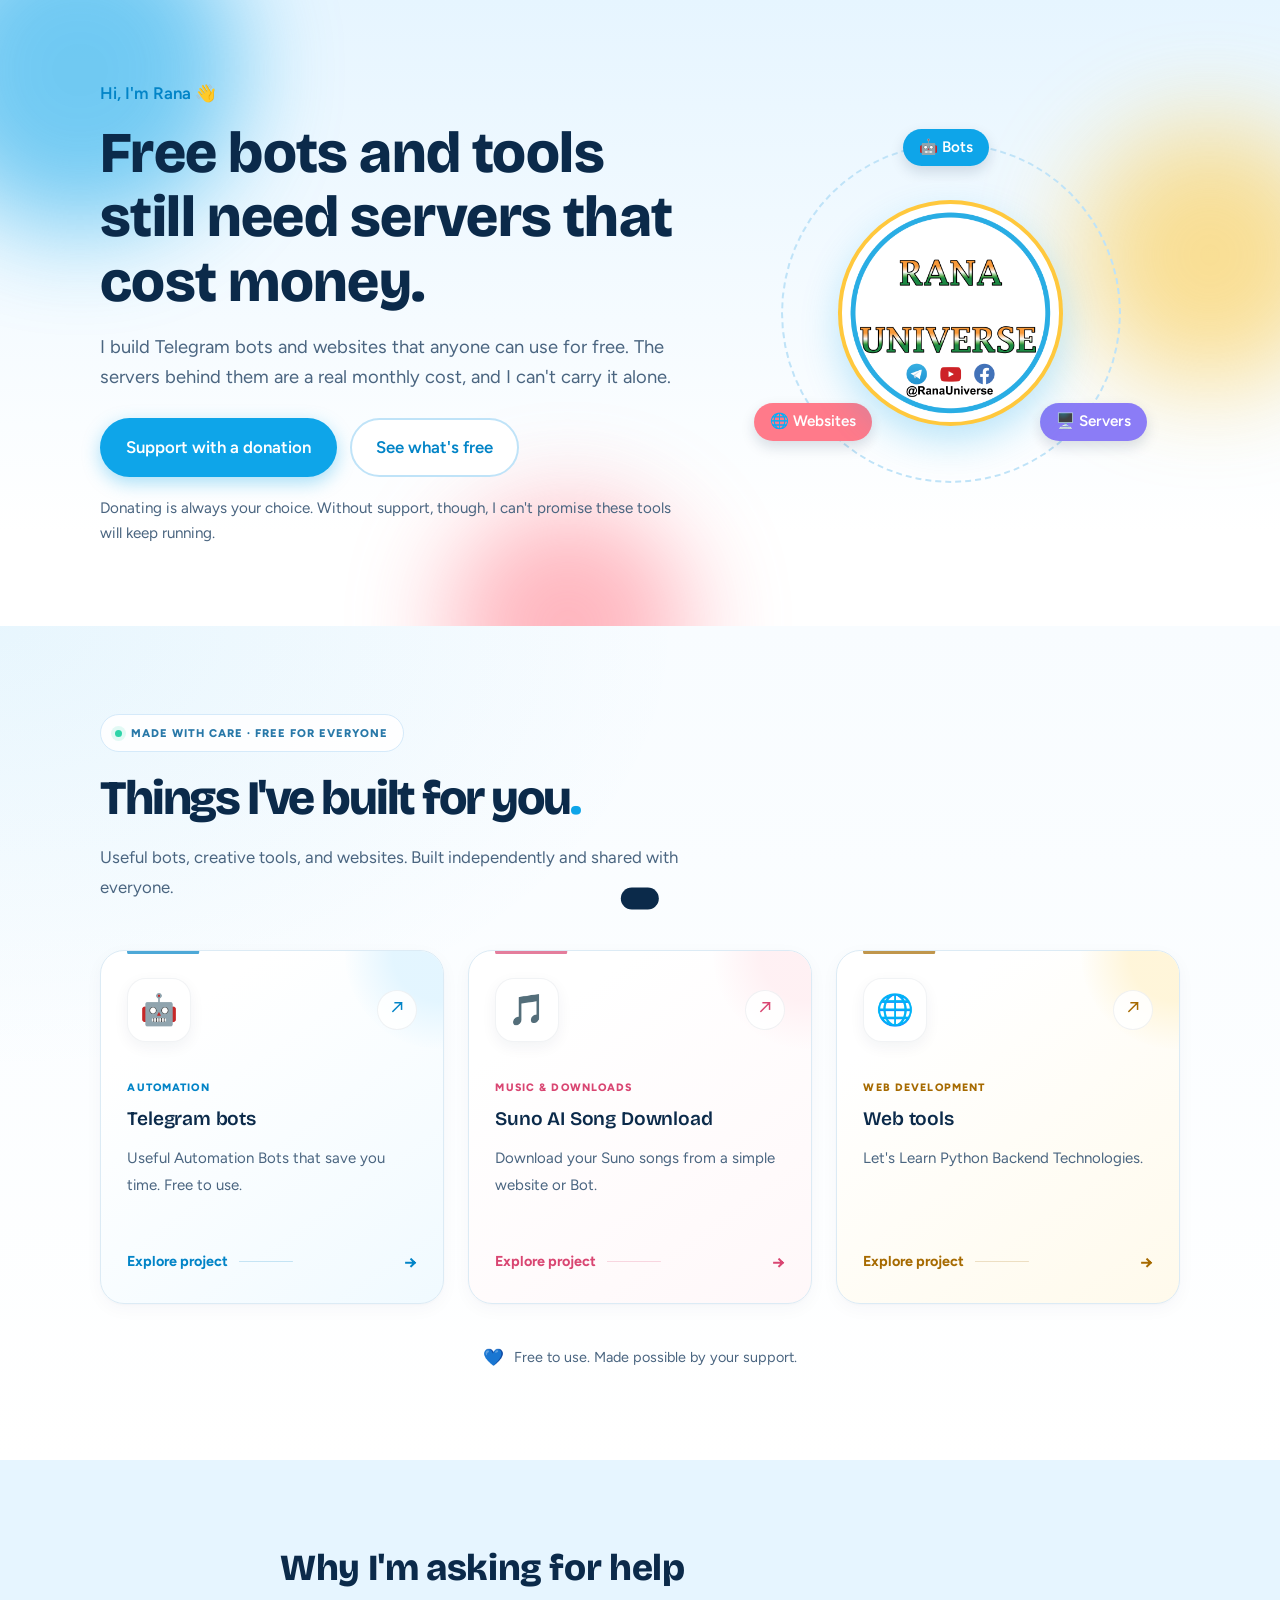
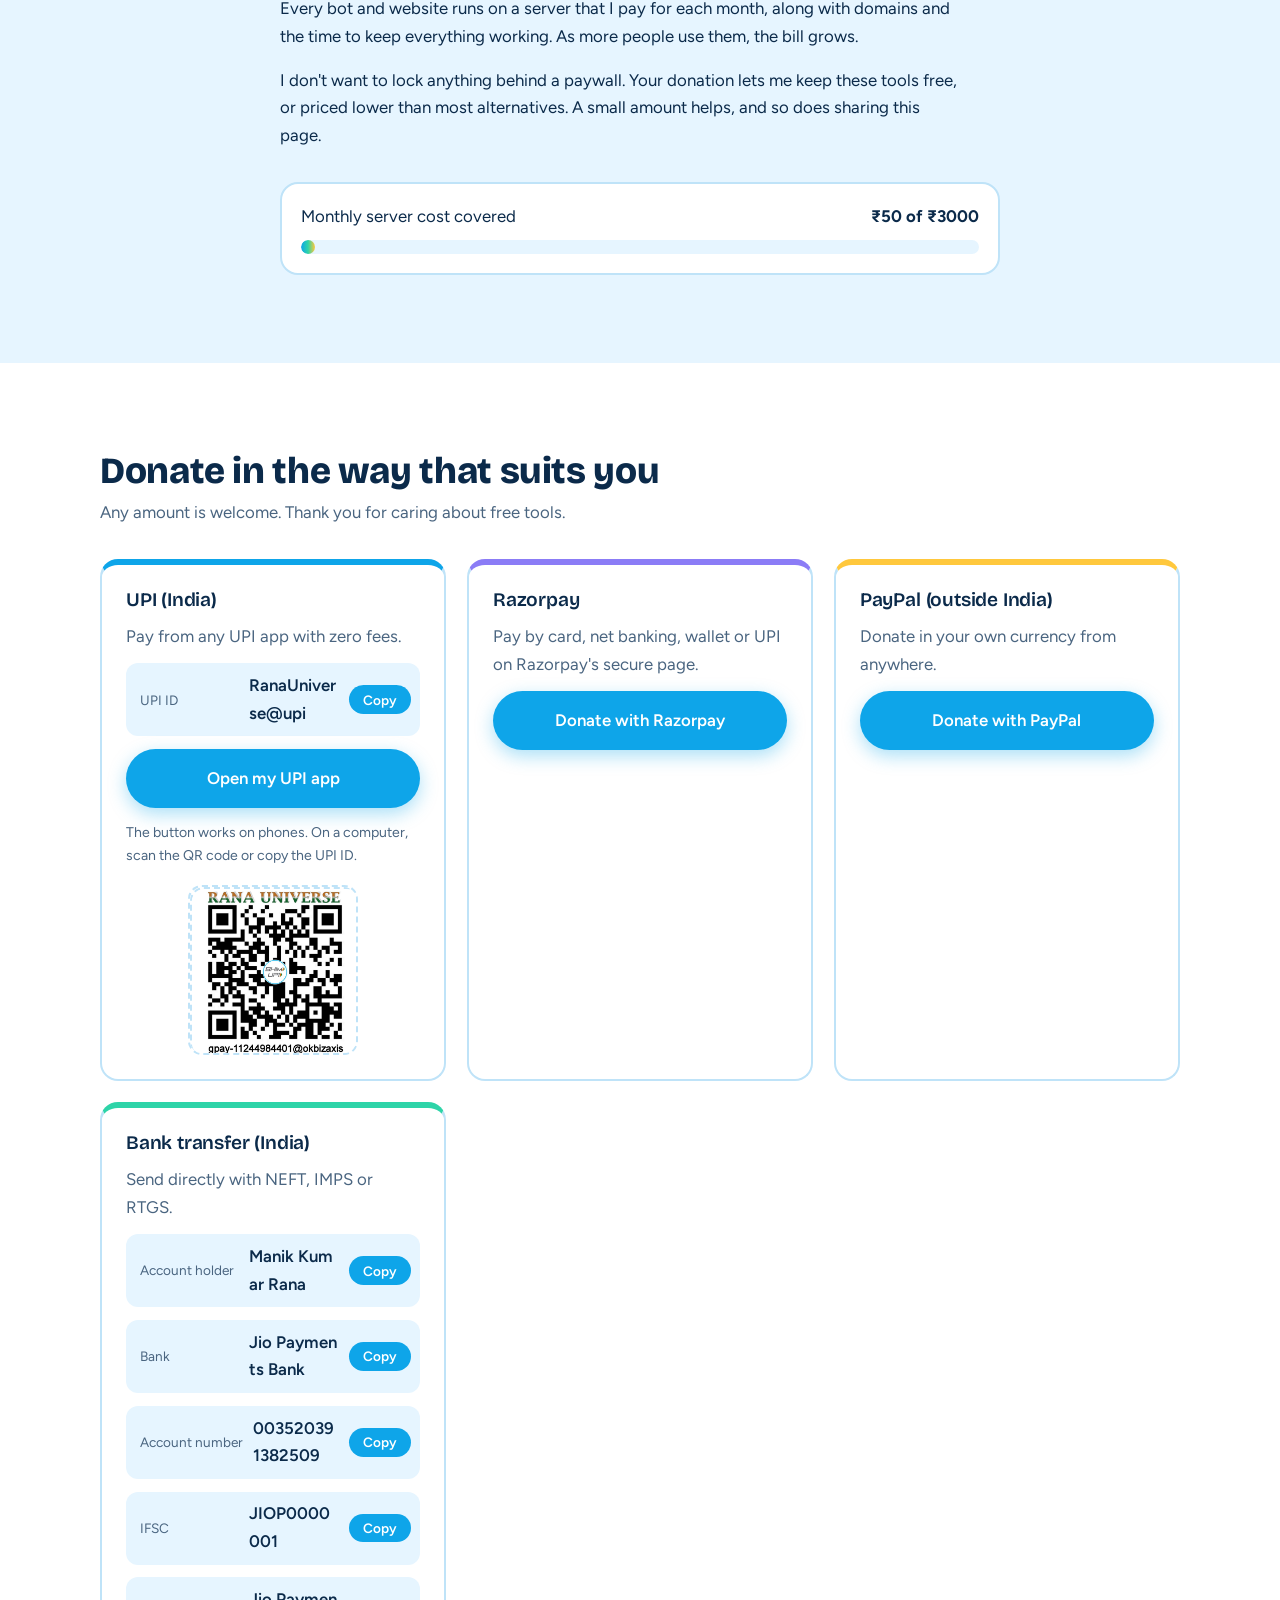
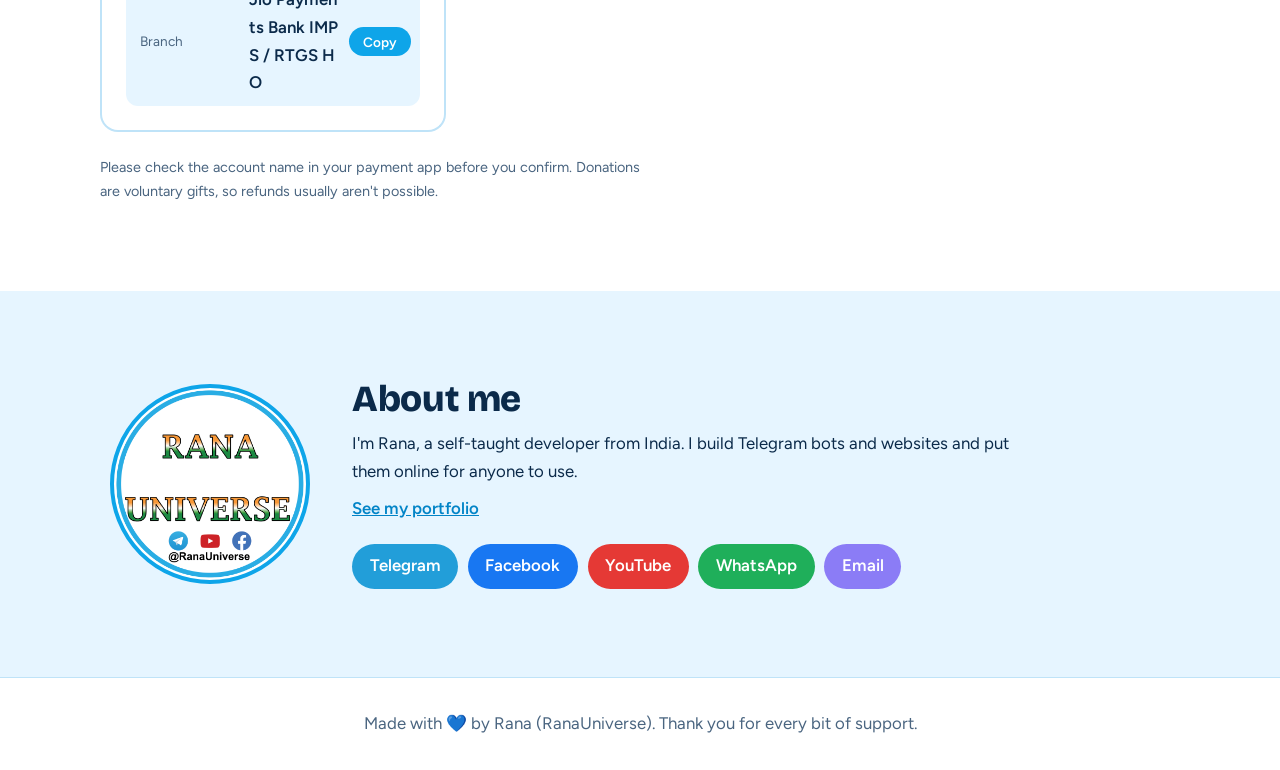
==== commit e6d4a564: "ring will have clickable links" ====
--- a/docs/index.html
+++ b/docs/index.html
@@ -19,7 +19,7 @@
     <link
         href="https://fonts.googleapis.com/css2?family=Bricolage+Grotesque:wght@600;800&family=Figtree:wght@400;600&display=swap"
         rel="stylesheet">
-    <style>:root{--ink:#0B2A4A;--muted:#4A6580;--sky:#0EA5E9;--sky-d:#0284C7;--sky-soft:#E6F5FF;--line:#BFE3F8;--white:#fff;--coral:#FF7A8A;--sun:#FFC83D;--mint:#2DD4A8;--violet:#8B7CF6;--r:18px}*{box-sizing:border-box;margin:0}html{scroll-behavior:smooth}body{font:400 1.05rem/1.65 Figtree,system-ui,sans-serif;color:var(--ink);background:var(--white);-webkit-font-smoothing:antialiased}h1,h2,h3{font-family:"Bricolage Grotesque",Figtree,sans-serif;line-height:1.12;letter-spacing:-.01em}h1{font-size:clamp(2.1rem,5.4vw,3.6rem);font-weight:800}h2{font-size:clamp(1.6rem,3.6vw,2.3rem);font-weight:800;margin-bottom:.4rem}h3{font-size:1.2rem;font-weight:600}p{max-width:62ch}a{color:inherit}.wrap{width:min(1080px,100% - 2.5rem);margin-inline:auto}.narrow{width:min(720px,100% - 2.5rem)}.section{padding:clamp(3rem,7vw,5.5rem) 0;scroll-margin-top:1rem}.soft{background:var(--sky-soft)}.sub{color:var(--muted);margin-bottom:2rem}.btn{display:inline-block;padding:.85rem 1.5rem;border-radius:999px;font-weight:600;text-decoration:none;border:2px solid transparent;transition:transform .15s,box-shadow .2s,background .2s;cursor:pointer;text-align:center}.btn-primary{background:var(--sky);color:#fff;box-shadow:0 6px 18px rgba(14,165,233,.35)}.btn-primary:hover{background:var(--sky-d);transform:translateY(-2px);box-shadow:0 10px 24px rgba(14,165,233,.4)}.btn-ghost{background:#fff;border-color:var(--line);color:var(--sky-d)}.btn-ghost:hover{border-color:var(--sky);transform:translateY(-2px)}.btn:active{transform:translateY(0)}.full{display:block;width:100%}:focus-visible{outline:3px solid var(--violet);outline-offset:3px}.toast{position:fixed;left:50%;bottom:1.5rem;transform:translate(-50%,150%);background:var(--ink);color:#fff;padding:.7rem 1.2rem;border-radius:999px;font-weight:600;transition:transform .3s;z-index:10}.toast.show{transform:translate(-50%,0)}@media (prefers-reduced-motion:reduce){*,*::before,*::after{animation:none!important;transition:none!important;scroll-behavior:auto!important}}.hero{position:relative;overflow:hidden;padding:clamp(2.5rem,7vw,5rem) 0 clamp(3rem,7vw,5rem);background:linear-gradient(180deg,var(--sky-soft),#fff 85%)}.blob{position:absolute;border-radius:50%;filter:blur(50px);opacity:.55;animation:drift 14s ease-in-out infinite alternate}.b1{width:320px;height:320px;background:var(--sky);top:-90px;left:-80px}.b2{width:260px;height:260px;background:var(--sun);right:-60px;top:20%;animation-delay:-5s}.b3{width:240px;height:240px;background:var(--coral);left:35%;bottom:-120px;animation-delay:-9s}@keyframes drift{to{transform:translate(40px,30px) scale(1.12)}}.hero-grid{position:relative;display:grid;gap:3rem;align-items:center}@media(min-width:880px){.hero-grid{grid-template-columns:1.25fr 1fr}}.hello{font-weight:600;color:var(--sky-d);margin-bottom:.8rem}.lead{font-size:1.15rem;color:var(--muted);margin:1.1rem 0 1.6rem}.cta{display:flex;flex-wrap:wrap;gap:.8rem}.note{margin-top:1.2rem;font-size:.95rem;color:var(--muted)}.hero-text>*{animation:rise .7s cubic-bezier(.2,.7,.2,1) both}.hero-text>:nth-child(2){animation-delay:.1s}.hero-text>:nth-child(3){animation-delay:.2s}.hero-text>:nth-child(4){animation-delay:.3s}.hero-text>:nth-child(5){animation-delay:.4s}@keyframes rise{from{opacity:0;transform:translateY(22px)}}.orbit{position:relative;width:min(340px,80vw);aspect-ratio:1;margin-inline:auto}.ring{position:absolute;inset:0;border:2px dashed var(--line);border-radius:50%;animation:spin 26s linear infinite}.chip{position:absolute;padding:.45rem .9rem;border-radius:999px;font-weight:600;font-size:.95rem;color:#fff;white-space:nowrap;animation:spin-back 26s linear infinite;box-shadow:0 6px 14px rgba(11,42,74,.15)}.c1{top:-1rem;left:50%;margin-left:-3rem;background:var(--sky)}.c2{bottom:12%;left:-1.8rem;background:var(--coral)}.c3{bottom:12%;right:-1.8rem;background:var(--violet)}@keyframes spin{to{transform:rotate(360deg)}}@keyframes spin-back{to{transform:rotate(-360deg)}}.avatar{position:absolute;inset:18%;border-radius:50%;background:#fff;border:6px solid #fff;box-shadow:0 0 0 4px var(--sun),0 16px 40px rgba(14,165,233,.3);display:grid;place-items:center;overflow:hidden;text-align:center;color:var(--muted);font-weight:600;line-height:1.3}.avatar img{width:100%;height:100%;object-fit:cover}.cards{display:grid;gap:1.2rem;grid-template-columns:repeat(auto-fit,minmax(240px,1fr))}.card{display:block;text-decoration:none;background:#fff;border:2px solid var(--line);border-radius:var(--r);padding:1.5rem;transition:transform .2s,border-color .2s,box-shadow .2s}a.card:hover{transform:translateY(-4px);box-shadow:0 14px 30px rgba(14,165,233,.18)}.card .ico{display:grid;place-items:center;width:3rem;height:3rem;border-radius:14px;font-size:1.5rem;margin-bottom:.9rem}.card p{color:var(--muted);margin-top:.3rem}.c0 .ico{background:#D8F1FF}.c1 .ico{background:#FFE3E7}.c2 .ico{background:#FFF1C4}.c3 .ico{background:#D7F7EC}.narrow p+p{margin-top:1rem}.about{display:grid;gap:2rem;align-items:center}@media(min-width:760px){.about{grid-template-columns:220px 1fr}}.about-photo{width:200px;aspect-ratio:1;border-radius:50%;background:#fff;border:4px solid var(--sky);display:grid;place-items:center;overflow:hidden;text-align:center;color:var(--muted);font-weight:600;margin-inline:auto}.about-photo img{width:100%;height:100%;object-fit:cover}.about p{margin-top:.6rem}.plain{color:var(--sky-d);font-weight:600}.socials{display:flex;flex-wrap:wrap;gap:.6rem;margin-top:1.3rem}.soc{padding:.55rem 1.1rem;border-radius:999px;color:#fff;font-weight:600;text-decoration:none;transition:transform .15s,filter .2s}.soc:hover{transform:translateY(-3px);filter:brightness(1.08)}.s-fb{background:#1877F2}.s-yt{background:#E53935}.s-wa{background:#1FAF5A}.s-tg{background:#229ED9}.s-em{background:var(--violet)}.footer{padding:2rem 1.25rem;text-align:center;color:var(--muted);background:#fff;border-top:1px solid var(--line)}.footer p{margin-inline:auto}.free-section{position:relative;overflow:hidden;background:radial-gradient(ellipse at 0% 0%,rgba(14,165,233,0.07),transparent 38%),linear-gradient(180deg,#f8fcff 0%,#ffffff 100%)}.free-heading{max-width:650px;margin-bottom:3rem}.free-eyebrow{display:inline-flex;align-items:center;gap:0.55rem;padding:0.55rem 0.9rem;margin-bottom:1.25rem;border:1px solid #d5eafa;border-radius:999px;background:rgba(255,255,255,0.9);color:#2878a8;font-size:0.7rem;font-weight:800;letter-spacing:0.09em}.free-eyebrow-dot{width:7px;height:7px;border-radius:50%;background:#2dd4a8;box-shadow:0 0 0 4px rgba(45,212,168,0.13)}.free-heading h2{max-width:600px;font-size:clamp(2rem,4.5vw,3rem);letter-spacing:-0.045em;line-height:1.12}.free-period{color:var(--sky)}.free-sub{margin-top:1rem;color:var(--muted);font-size:1.05rem;line-height:1.8}.free-grid{display:grid;grid-template-columns:repeat(3,minmax(0,1fr));gap:1.5rem;align-items:stretch}.project-card{--accent:#0284c7;--tint:#dff3ff;position:relative;isolation:isolate;display:flex;flex-direction:column;min-width:0;min-height:335px;padding:1.65rem;overflow:hidden;border:1px solid #dcebf5;border-radius:24px;background:linear-gradient(145deg,#ffffff 20%,var(--tint) 180%);box-shadow:0 5px 18px rgba(11,42,74,0.035),0 1px 2px rgba(11,42,74,0.025);color:var(--ink);text-decoration:none;transition:transform 300ms cubic-bezier(.2,.7,.2,1),border-color 300ms ease,box-shadow 300ms ease}.project-card-0{--accent:#0284c7;--tint:#e2f5ff}.project-card-1{--accent:#d94672;--tint:#fff0f3}.project-card-2{--accent:#a66a00;--tint:#fff5d8}.project-card-3{--accent:#078b68;--tint:#e0f8ef}.project-glow{position:absolute;z-index:-1;top:-92px;right:-92px;width:190px;height:190px;border-radius:50%;pointer-events:none;background:radial-gradient(circle,var(--tint) 0%,var(--tint) 35%,transparent 72%);opacity:0.95;transition:transform 450ms cubic-bezier(.2,.7,.2,1),opacity 300ms ease}.project-card::after{content:"";position:absolute;top:0;left:1.65rem;right:1.65rem;height:3px;border-radius:0 0 6px 6px;background:var(--accent);opacity:0.7;transform:scaleX(0.25);transform-origin:left;transition:transform 350ms ease,opacity 350ms ease}.project-top{display:flex;align-items:center;justify-content:space-between;gap:1rem;margin-bottom:2.3rem}.project-icon{display:grid;place-items:center;width:4rem;height:4rem;flex:0 0 auto;border:1px solid rgba(11,42,74,0.055);border-radius:19px;background:#ffffff;box-shadow:0 5px 15px rgba(11,42,74,0.055);font-size:1.9rem;transition:transform 300ms cubic-bezier(.2,.7,.2,1),border-radius 300ms ease,box-shadow 300ms ease}.project-open{display:grid;place-items:center;width:2.5rem;height:2.5rem;flex:0 0 auto;border:1px solid rgba(11,42,74,0.06);border-radius:50%;background:rgba(255,255,255,0.85);color:var(--accent);font-size:1.25rem;transition:transform 250ms ease,color 250ms ease,background 250ms ease}.project-content{flex:1}.project-label{display:block;margin-bottom:0.7rem;color:var(--accent);font-size:0.67rem;font-weight:800;letter-spacing:0.105em}.project-content h3{margin-bottom:0.8rem;font-size:clamp(1.15rem,1.5vw,1.35rem);line-height:1.3;overflow-wrap:anywhere;transition:color 250ms ease}.project-content p{max-width:36ch;color:var(--muted);font-size:0.94rem;line-height:1.8}.project-footer{display:flex;align-items:center;gap:0.65rem;margin-top:2rem;padding-top:1rem;color:var(--accent);font-size:0.9rem;font-weight:700}.project-line{flex:1;height:1px;background:currentColor;opacity:0.2;transform:scaleX(0.35);transform-origin:left;transition:transform 300ms ease,opacity 300ms ease}.project-arrow{flex:0 0 auto;font-size:1.1rem;transition:transform 250ms ease}@media (hover:hover) and (pointer:fine){.project-card:hover{transform:translateY(-8px);border-color:var(--accent);box-shadow:0 22px 45px rgba(11,42,74,0.085),0 5px 12px rgba(11,42,74,0.025)}.project-card:hover .project-glow{transform:scale(1.65) translate(-8px,8px);opacity:1}.project-card:hover::after{transform:scaleX(1);opacity:1}.project-card:hover .project-icon{transform:translateY(-4px) rotate(-5deg);border-radius:23px;box-shadow:0 10px 22px rgba(11,42,74,0.09)}.project-card:hover .project-open{transform:translate(3px,-3px);background:var(--accent);color:#ffffff}.project-card:hover .project-content h3{color:var(--accent)}.project-card:hover .project-line{transform:scaleX(1);opacity:0.65}.project-card:hover .project-arrow{transform:translateX(4px)}}.project-card:focus-visible{outline:3px solid var(--violet);outline-offset:5px;border-color:var(--accent)}.free-footer-note{display:flex;align-items:center;justify-content:center;gap:0.6rem;margin-top:2.5rem;text-align:center}.free-footer-note p{color:var(--muted);font-size:0.9rem}@media (max-width:850px){.free-grid{grid-template-columns:repeat(2,minmax(0,1fr));gap:1.2rem}.project-card{min-height:310px}.free-heading{margin-bottom:2.3rem}}@media (max-width:560px){.free-grid{grid-template-columns:1fr;gap:1rem}.project-card{min-height:285px;padding:1.4rem;border-radius:21px}.project-top{margin-bottom:1.8rem}.project-card::after{left:1.4rem;right:1.4rem}.free-heading{margin-bottom:2rem}.free-eyebrow{font-size:0.62rem;letter-spacing:0.065em}}@media (prefers-reduced-motion:reduce){.project-card,.project-glow,.project-icon,.project-open,.project-card::after,.project-content h3,.project-line,.project-arrow{transition:none!important}.project-card:hover{transform:none}}.pay-grid{display:grid;gap:1.3rem;grid-template-columns:repeat(auto-fit,minmax(290px,1fr))}.pay{background:#fff;border:2px solid var(--line);border-top:6px solid var(--sky);border-radius:var(--r);padding:1.5rem;display:flex;flex-direction:column;gap:.8rem}.p-bank{border-top-color:var(--mint)}.p-rzp{border-top-color:var(--violet)}.p-pp{border-top-color:var(--sun)}.pay>p{color:var(--muted)}.row{display:flex;align-items:center;gap:.6rem;background:var(--sky-soft);border-radius:12px;padding:.55rem .6rem .55rem .9rem}.k{font-size:.85rem;color:var(--muted);min-width:6.2rem}.v{flex:1;font-weight:600;word-break:break-all}.copy{border:0;background:var(--sky);color:#fff;font:600 .85rem Figtree,sans-serif;padding:.4rem .85rem;border-radius:999px;cursor:pointer;transition:transform .15s,background .2s}.copy:hover{background:var(--sky-d);transform:scale(1.06)}.copy.done{background:var(--mint);animation:pop .35s}@keyframes pop{50%{transform:scale(1.18)}}.hint{font-size:.88rem;color:var(--muted)}.qr{width:170px;aspect-ratio:1;margin:.3rem auto 0;border:2px dashed var(--line);border-radius:14px;display:grid;place-items:center;text-align:center;color:var(--muted);font-size:.9rem;overflow:hidden}.qr img{width:100%;height:100%;object-fit:contain}.fine{margin-top:1.5rem;font-size:.9rem;color:var(--muted)}.goal{margin-top:2rem;background:#fff;border:2px solid var(--line);border-radius:var(--r);padding:1.2rem}.goal-top{display:flex;justify-content:space-between;gap:1rem;flex-wrap:wrap;margin-bottom:.6rem}.bar{height:14px;border-radius:999px;background:var(--sky-soft);overflow:hidden}.bar span{display:block;height:100%;width:var(--w);border-radius:inherit;background:linear-gradient(90deg,var(--sky),var(--mint),var(--sun));animation:fill 1.4s cubic-bezier(.2,.7,.2,1) both}@keyframes fill{from{width:0}}</style>
+    <style>:root{--ink:#0B2A4A;--muted:#4A6580;--sky:#0EA5E9;--sky-d:#0284C7;--sky-soft:#E6F5FF;--line:#BFE3F8;--white:#fff;--coral:#FF7A8A;--sun:#FFC83D;--mint:#2DD4A8;--violet:#8B7CF6;--r:18px}*{box-sizing:border-box;margin:0}html{scroll-behavior:smooth}body{font:400 1.05rem/1.65 Figtree,system-ui,sans-serif;color:var(--ink);background:var(--white);-webkit-font-smoothing:antialiased}h1,h2,h3{font-family:"Bricolage Grotesque",Figtree,sans-serif;line-height:1.12;letter-spacing:-.01em}h1{font-size:clamp(2.1rem,5.4vw,3.6rem);font-weight:800}h2{font-size:clamp(1.6rem,3.6vw,2.3rem);font-weight:800;margin-bottom:.4rem}h3{font-size:1.2rem;font-weight:600}p{max-width:62ch}a{color:inherit}.wrap{width:min(1080px,100% - 2.5rem);margin-inline:auto}.narrow{width:min(720px,100% - 2.5rem)}.section{padding:clamp(3rem,7vw,5.5rem) 0;scroll-margin-top:1rem}.soft{background:var(--sky-soft)}.sub{color:var(--muted);margin-bottom:2rem}.btn{display:inline-block;padding:.85rem 1.5rem;border-radius:999px;font-weight:600;text-decoration:none;border:2px solid transparent;transition:transform .15s,box-shadow .2s,background .2s;cursor:pointer;text-align:center}.btn-primary{background:var(--sky);color:#fff;box-shadow:0 6px 18px rgba(14,165,233,.35)}.btn-primary:hover{background:var(--sky-d);transform:translateY(-2px);box-shadow:0 10px 24px rgba(14,165,233,.4)}.btn-ghost{background:#fff;border-color:var(--line);color:var(--sky-d)}.btn-ghost:hover{border-color:var(--sky);transform:translateY(-2px)}.btn:active{transform:translateY(0)}.full{display:block;width:100%}:focus-visible{outline:3px solid var(--violet);outline-offset:3px}.toast{position:fixed;left:50%;bottom:1.5rem;transform:translate(-50%,150%);background:var(--ink);color:#fff;padding:.7rem 1.2rem;border-radius:999px;font-weight:600;transition:transform .3s;z-index:10}.toast.show{transform:translate(-50%,0)}@media (prefers-reduced-motion:reduce){*,*::before,*::after{animation:none!important;transition:none!important;scroll-behavior:auto!important}}.hero{position:relative;overflow:hidden;padding:clamp(2.5rem,7vw,5rem) 0 clamp(3rem,7vw,5rem);background:linear-gradient(180deg,var(--sky-soft),#fff 85%)}.blob{position:absolute;border-radius:50%;filter:blur(50px);opacity:.55;animation:drift 14s ease-in-out infinite alternate}.b1{width:320px;height:320px;background:var(--sky);top:-90px;left:-80px}.b2{width:260px;height:260px;background:var(--sun);right:-60px;top:20%;animation-delay:-5s}.b3{width:240px;height:240px;background:var(--coral);left:35%;bottom:-120px;animation-delay:-9s}@keyframes drift{to{transform:translate(40px,30px) scale(1.12)}}.hero-grid{position:relative;display:grid;gap:3rem;align-items:center}@media(min-width:880px){.hero-grid{grid-template-columns:1.25fr 1fr}}.hello{font-weight:600;color:var(--sky-d);margin-bottom:.8rem}.lead{font-size:1.15rem;color:var(--muted);margin:1.1rem 0 1.6rem}.cta{display:flex;flex-wrap:wrap;gap:.8rem}.note{margin-top:1.2rem;font-size:.95rem;color:var(--muted)}.hero-text>*{animation:rise .7s cubic-bezier(.2,.7,.2,1) both}.hero-text>:nth-child(2){animation-delay:.1s}.hero-text>:nth-child(3){animation-delay:.2s}.hero-text>:nth-child(4){animation-delay:.3s}.hero-text>:nth-child(5){animation-delay:.4s}@keyframes rise{from{opacity:0;transform:translateY(22px)}}.orbit{position:relative;width:min(340px,80vw);aspect-ratio:1;margin-inline:auto}.ring{position:absolute;inset:0;border:2px dashed var(--line);border-radius:50%;animation:spin 26s linear infinite}.chip{position:absolute;display:inline-flex;align-items:center;justify-content:center;padding:.5rem 1rem;border-radius:999px;font:600 .95rem/1.4 Figtree,sans-serif;color:#fff;text-decoration:none;white-space:nowrap;cursor:pointer;pointer-events:auto;user-select:none;-webkit-user-select:none;animation:spin-back 26s linear infinite;box-shadow:0 6px 14px rgba(11,42,74,.15);transition:box-shadow .25s ease,filter .25s ease}.chip:hover{filter:brightness(1.12);box-shadow:0 9px 22px rgba(11,42,74,.25)}.chip:focus-visible{outline:3px solid var(--violet);outline-offset:4px}.chip:active{filter:brightness(.95)}@media (prefers-reduced-motion:reduce){.chip{animation:none;transition:none}.ring{animation:none}}.c1{top:-1rem;left:50%;margin-left:-3rem;background:var(--sky)}.c2{bottom:12%;left:-1.8rem;background:var(--coral)}.c3{bottom:12%;right:-1.8rem;background:var(--violet)}@keyframes spin{to{transform:rotate(360deg)}}@keyframes spin-back{to{transform:rotate(-360deg)}}.avatar{position:absolute;inset:18%;border-radius:50%;background:#fff;border:6px solid #fff;box-shadow:0 0 0 4px var(--sun),0 16px 40px rgba(14,165,233,.3);display:grid;place-items:center;overflow:hidden;text-align:center;color:var(--muted);font-weight:600;line-height:1.3}.avatar img{width:100%;height:100%;object-fit:cover}.cards{display:grid;gap:1.2rem;grid-template-columns:repeat(auto-fit,minmax(240px,1fr))}.card{display:block;text-decoration:none;background:#fff;border:2px solid var(--line);border-radius:var(--r);padding:1.5rem;transition:transform .2s,border-color .2s,box-shadow .2s}a.card:hover{transform:translateY(-4px);box-shadow:0 14px 30px rgba(14,165,233,.18)}.card .ico{display:grid;place-items:center;width:3rem;height:3rem;border-radius:14px;font-size:1.5rem;margin-bottom:.9rem}.card p{color:var(--muted);margin-top:.3rem}.c0 .ico{background:#D8F1FF}.c1 .ico{background:#FFE3E7}.c2 .ico{background:#FFF1C4}.c3 .ico{background:#D7F7EC}.narrow p+p{margin-top:1rem}.about{display:grid;gap:2rem;align-items:center}@media(min-width:760px){.about{grid-template-columns:220px 1fr}}.about-photo{width:200px;aspect-ratio:1;border-radius:50%;background:#fff;border:4px solid var(--sky);display:grid;place-items:center;overflow:hidden;text-align:center;color:var(--muted);font-weight:600;margin-inline:auto}.about-photo img{width:100%;height:100%;object-fit:cover}.about p{margin-top:.6rem}.plain{color:var(--sky-d);font-weight:600}.socials{display:flex;flex-wrap:wrap;gap:.6rem;margin-top:1.3rem}.soc{padding:.55rem 1.1rem;border-radius:999px;color:#fff;font-weight:600;text-decoration:none;transition:transform .15s,filter .2s}.soc:hover{transform:translateY(-3px);filter:brightness(1.08)}.s-fb{background:#1877F2}.s-yt{background:#E53935}.s-wa{background:#1FAF5A}.s-tg{background:#229ED9}.s-em{background:var(--violet)}.footer{padding:2rem 1.25rem;text-align:center;color:var(--muted);background:#fff;border-top:1px solid var(--line)}.footer p{margin-inline:auto}.free-section{position:relative;overflow:hidden;background:radial-gradient(ellipse at 0% 0%,rgba(14,165,233,0.07),transparent 38%),linear-gradient(180deg,#f8fcff 0%,#ffffff 100%)}.free-heading{max-width:650px;margin-bottom:3rem}.free-eyebrow{display:inline-flex;align-items:center;gap:0.55rem;padding:0.55rem 0.9rem;margin-bottom:1.25rem;border:1px solid #d5eafa;border-radius:999px;background:rgba(255,255,255,0.9);color:#2878a8;font-size:0.7rem;font-weight:800;letter-spacing:0.09em}.free-eyebrow-dot{width:7px;height:7px;border-radius:50%;background:#2dd4a8;box-shadow:0 0 0 4px rgba(45,212,168,0.13)}.free-heading h2{max-width:600px;font-size:clamp(2rem,4.5vw,3rem);letter-spacing:-0.045em;line-height:1.12}.free-period{color:var(--sky)}.free-sub{margin-top:1rem;color:var(--muted);font-size:1.05rem;line-height:1.8}.free-grid{display:grid;grid-template-columns:repeat(3,minmax(0,1fr));gap:1.5rem;align-items:stretch}.project-card{--accent:#0284c7;--tint:#dff3ff;position:relative;isolation:isolate;display:flex;flex-direction:column;min-width:0;min-height:335px;padding:1.65rem;overflow:hidden;border:1px solid #dcebf5;border-radius:24px;background:linear-gradient(145deg,#ffffff 20%,var(--tint) 180%);box-shadow:0 5px 18px rgba(11,42,74,0.035),0 1px 2px rgba(11,42,74,0.025);color:var(--ink);text-decoration:none;transition:transform 300ms cubic-bezier(.2,.7,.2,1),border-color 300ms ease,box-shadow 300ms ease}.project-card-0{--accent:#0284c7;--tint:#e2f5ff}.project-card-1{--accent:#d94672;--tint:#fff0f3}.project-card-2{--accent:#a66a00;--tint:#fff5d8}.project-card-3{--accent:#078b68;--tint:#e0f8ef}.project-glow{position:absolute;z-index:-1;top:-92px;right:-92px;width:190px;height:190px;border-radius:50%;pointer-events:none;background:radial-gradient(circle,var(--tint) 0%,var(--tint) 35%,transparent 72%);opacity:0.95;transition:transform 450ms cubic-bezier(.2,.7,.2,1),opacity 300ms ease}.project-card::after{content:"";position:absolute;top:0;left:1.65rem;right:1.65rem;height:3px;border-radius:0 0 6px 6px;background:var(--accent);opacity:0.7;transform:scaleX(0.25);transform-origin:left;transition:transform 350ms ease,opacity 350ms ease}.project-top{display:flex;align-items:center;justify-content:space-between;gap:1rem;margin-bottom:2.3rem}.project-icon{display:grid;place-items:center;width:4rem;height:4rem;flex:0 0 auto;border:1px solid rgba(11,42,74,0.055);border-radius:19px;background:#ffffff;box-shadow:0 5px 15px rgba(11,42,74,0.055);font-size:1.9rem;transition:transform 300ms cubic-bezier(.2,.7,.2,1),border-radius 300ms ease,box-shadow 300ms ease}.project-open{display:grid;place-items:center;width:2.5rem;height:2.5rem;flex:0 0 auto;border:1px solid rgba(11,42,74,0.06);border-radius:50%;background:rgba(255,255,255,0.85);color:var(--accent);font-size:1.25rem;transition:transform 250ms ease,color 250ms ease,background 250ms ease}.project-content{flex:1}.project-label{display:block;margin-bottom:0.7rem;color:var(--accent);font-size:0.67rem;font-weight:800;letter-spacing:0.105em}.project-content h3{margin-bottom:0.8rem;font-size:clamp(1.15rem,1.5vw,1.35rem);line-height:1.3;overflow-wrap:anywhere;transition:color 250ms ease}.project-content p{max-width:36ch;color:var(--muted);font-size:0.94rem;line-height:1.8}.project-footer{display:flex;align-items:center;gap:0.65rem;margin-top:2rem;padding-top:1rem;color:var(--accent);font-size:0.9rem;font-weight:700}.project-line{flex:1;height:1px;background:currentColor;opacity:0.2;transform:scaleX(0.35);transform-origin:left;transition:transform 300ms ease,opacity 300ms ease}.project-arrow{flex:0 0 auto;font-size:1.1rem;transition:transform 250ms ease}@media (hover:hover) and (pointer:fine){.project-card:hover{transform:translateY(-8px);border-color:var(--accent);box-shadow:0 22px 45px rgba(11,42,74,0.085),0 5px 12px rgba(11,42,74,0.025)}.project-card:hover .project-glow{transform:scale(1.65) translate(-8px,8px);opacity:1}.project-card:hover::after{transform:scaleX(1);opacity:1}.project-card:hover .project-icon{transform:translateY(-4px) rotate(-5deg);border-radius:23px;box-shadow:0 10px 22px rgba(11,42,74,0.09)}.project-card:hover .project-open{transform:translate(3px,-3px);background:var(--accent);color:#ffffff}.project-card:hover .project-content h3{color:var(--accent)}.project-card:hover .project-line{transform:scaleX(1);opacity:0.65}.project-card:hover .project-arrow{transform:translateX(4px)}}.project-card:focus-visible{outline:3px solid var(--violet);outline-offset:5px;border-color:var(--accent)}.free-footer-note{display:flex;align-items:center;justify-content:center;gap:0.6rem;margin-top:2.5rem;text-align:center}.free-footer-note p{color:var(--muted);font-size:0.9rem}@media (max-width:850px){.free-grid{grid-template-columns:repeat(2,minmax(0,1fr));gap:1.2rem}.project-card{min-height:310px}.free-heading{margin-bottom:2.3rem}}@media (max-width:560px){.free-grid{grid-template-columns:1fr;gap:1rem}.project-card{min-height:285px;padding:1.4rem;border-radius:21px}.project-top{margin-bottom:1.8rem}.project-card::after{left:1.4rem;right:1.4rem}.free-heading{margin-bottom:2rem}.free-eyebrow{font-size:0.62rem;letter-spacing:0.065em}}@media (prefers-reduced-motion:reduce){.project-card,.project-glow,.project-icon,.project-open,.project-card::after,.project-content h3,.project-line,.project-arrow{transition:none!important}.project-card:hover{transform:none}}.pay-grid{display:grid;gap:1.3rem;grid-template-columns:repeat(auto-fit,minmax(290px,1fr))}.pay{background:#fff;border:2px solid var(--line);border-top:6px solid var(--sky);border-radius:var(--r);padding:1.5rem;display:flex;flex-direction:column;gap:.8rem}.p-bank{border-top-color:var(--mint)}.p-rzp{border-top-color:var(--violet)}.p-pp{border-top-color:var(--sun)}.pay>p{color:var(--muted)}.row{display:flex;align-items:center;gap:.6rem;background:var(--sky-soft);border-radius:12px;padding:.55rem .6rem .55rem .9rem}.k{font-size:.85rem;color:var(--muted);min-width:6.2rem}.v{flex:1;font-weight:600;word-break:break-all}.copy{border:0;background:var(--sky);color:#fff;font:600 .85rem Figtree,sans-serif;padding:.4rem .85rem;border-radius:999px;cursor:pointer;transition:transform .15s,background .2s}.copy:hover{background:var(--sky-d);transform:scale(1.06)}.copy.done{background:var(--mint);animation:pop .35s}@keyframes pop{50%{transform:scale(1.18)}}.hint{font-size:.88rem;color:var(--muted)}.qr{width:170px;aspect-ratio:1;margin:.3rem auto 0;border:2px dashed var(--line);border-radius:14px;display:grid;place-items:center;text-align:center;color:var(--muted);font-size:.9rem;overflow:hidden}.qr img{width:100%;height:100%;object-fit:contain}.fine{margin-top:1.5rem;font-size:.9rem;color:var(--muted)}.goal{margin-top:2rem;background:#fff;border:2px solid var(--line);border-radius:var(--r);padding:1.2rem}.goal-top{display:flex;justify-content:space-between;gap:1rem;flex-wrap:wrap;margin-bottom:.6rem}.bar{height:14px;border-radius:999px;background:var(--sky-soft);overflow:hidden}.bar span{display:block;height:100%;width:var(--w);border-radius:inherit;background:linear-gradient(90deg,var(--sky),var(--mint),var(--sun));animation:fill 1.4s cubic-bezier(.2,.7,.2,1) both}@keyframes fill{from{width:0}}</style>
 </head>
 
 <body>
@@ -39,18 +39,32 @@
       <p class="note">Donating is always your choice. Without support, though, I can't promise these tools will keep
         running.</p>
     </div>
-    <div class="orbit" aria-hidden="true">
+
+    <div class="orbit">
       <div class="ring">
-        <span class="chip c1">🤖 Bots</span>
-        <span class="chip c2">🌐 Websites</span>
-        <span class="chip c3">🖥️ Servers</span>
+        <a class="chip c1" href="https://t.me/SunoAiSongDownloadBot" target="_blank" rel="noopener noreferrer"
+          aria-label="Explore Telegram bots">
+          🤖 Bots
+        </a>
+
+        <a class="chip c2" href="https://rana49.online" target="_blank" rel="noopener noreferrer"
+          aria-label="Explore websites">
+          🌐 Websites
+        </a>
+
+        <a class="chip c3" href="https://rana49.online" target="_blank" rel="noopener noreferrer"
+          aria-label="Explore web tools and servers">
+          🖥️ Servers
+        </a>
       </div>
+
       <div class="avatar">
         
         <img src="static/image/me.png" alt="Rana's profile photo">
         
       </div>
     </div>
+
   </div>
 </header>
 <main>
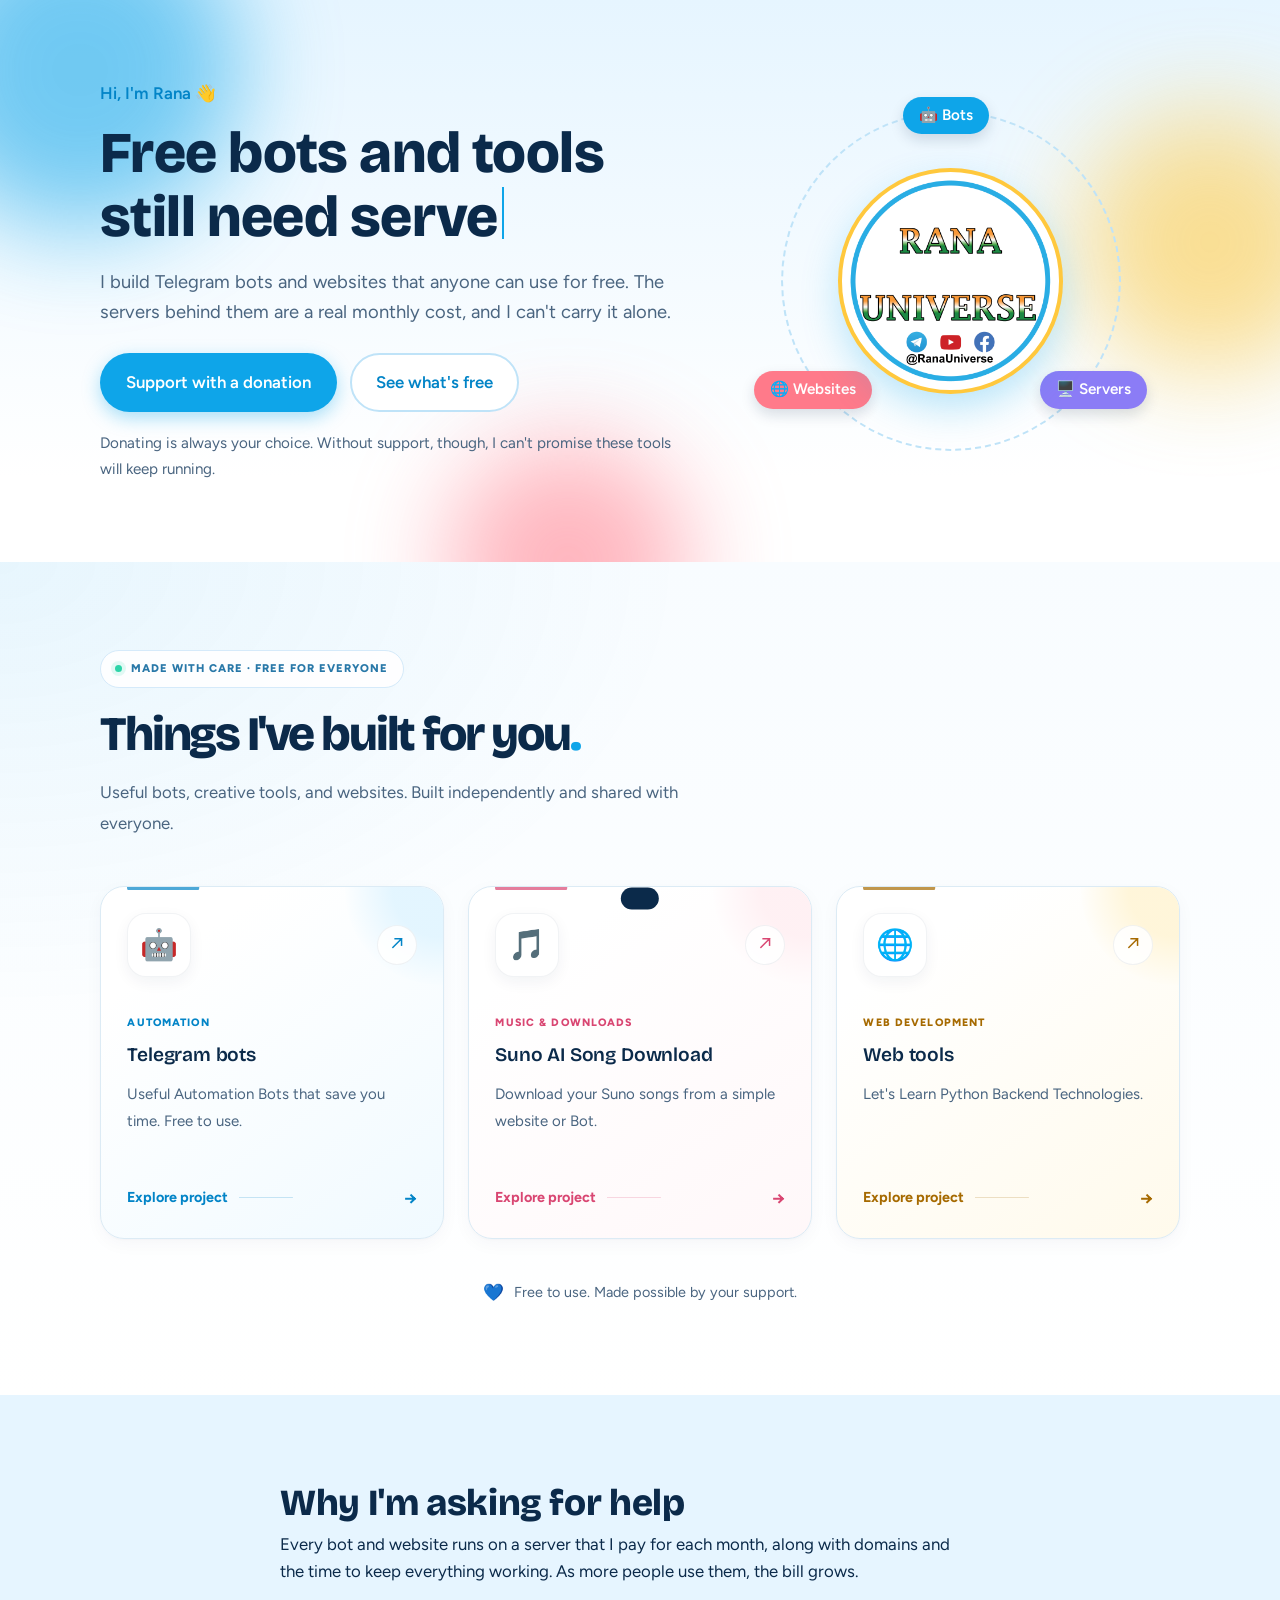
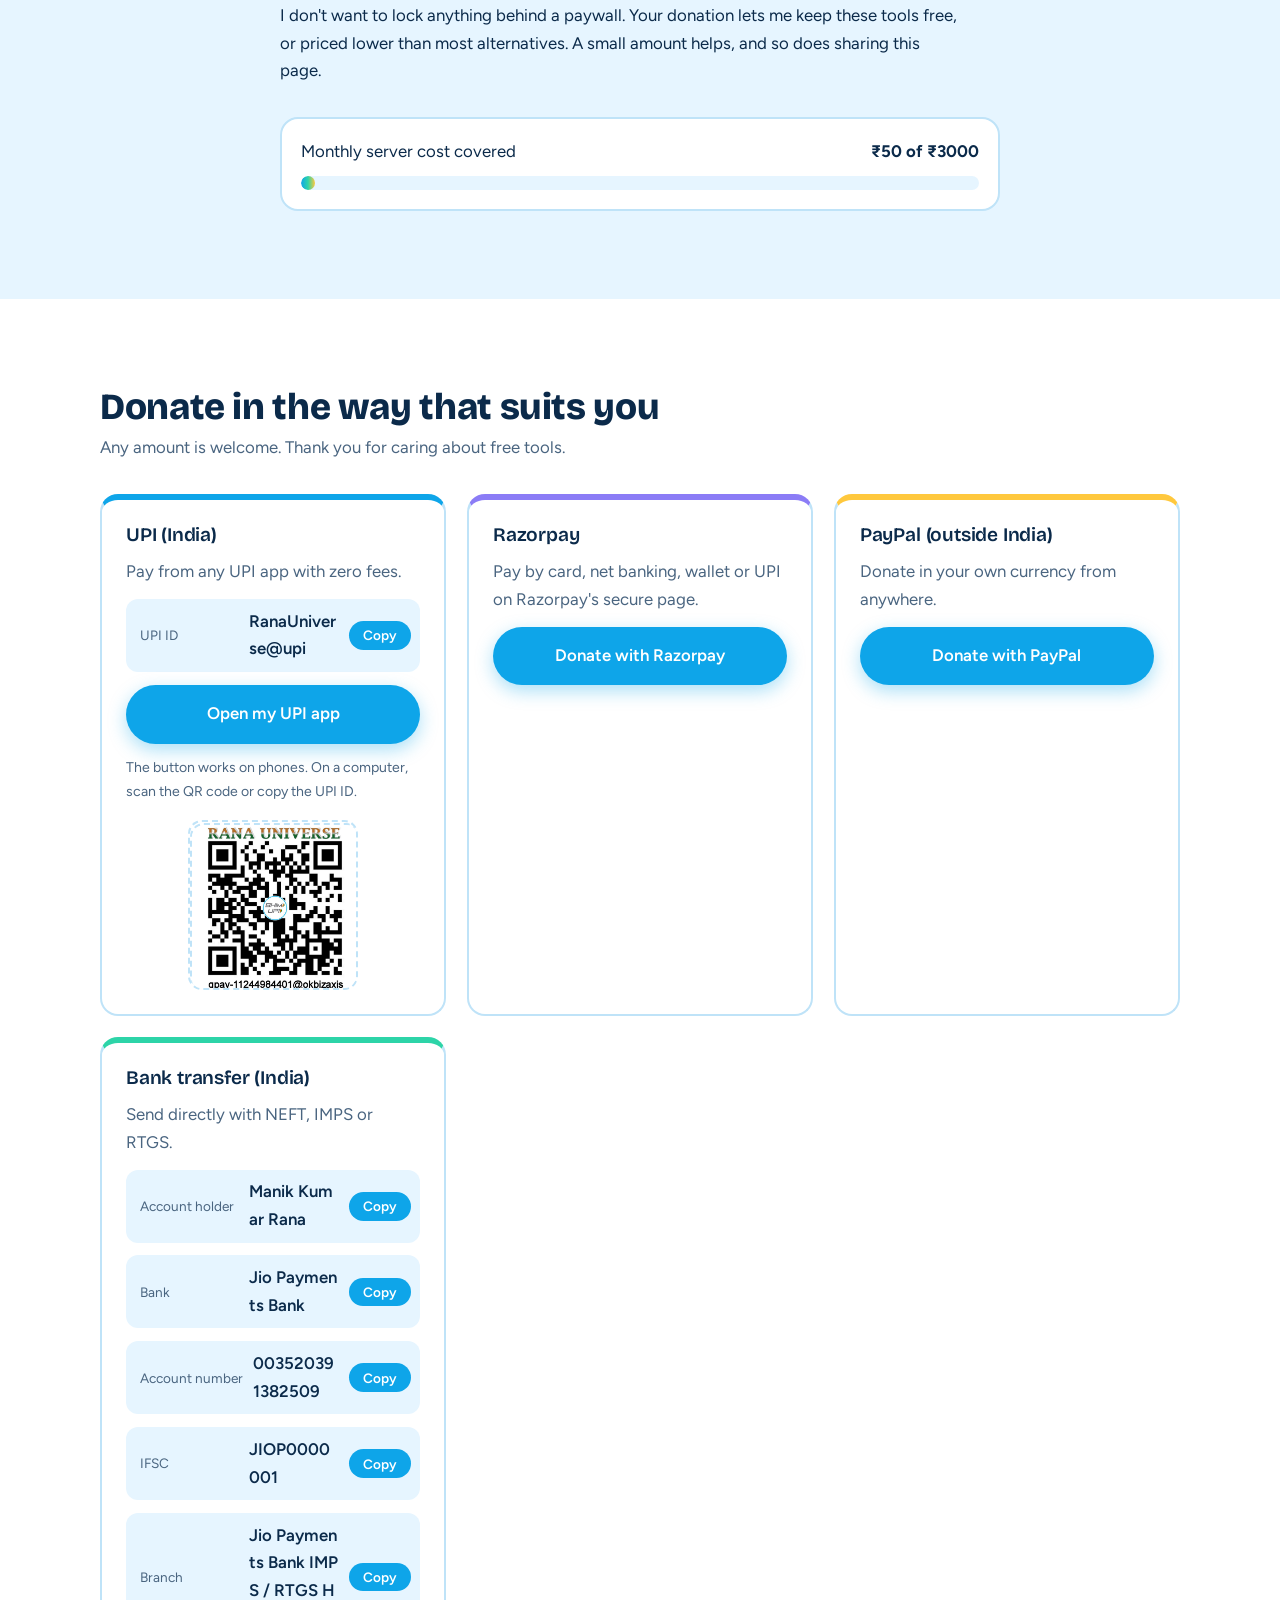
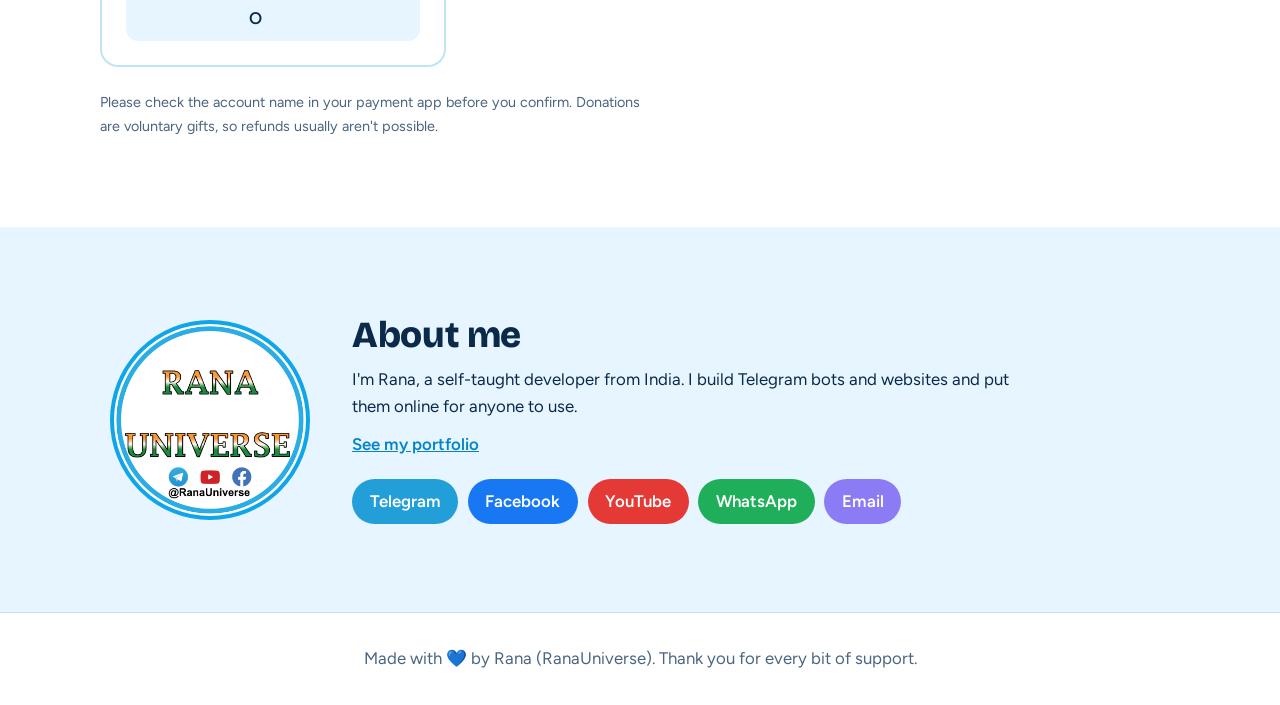
==== commit 7cf00eeb: "typing animation will works now" ====
--- a/docs/index.html
+++ b/docs/index.html
@@ -19,7 +19,7 @@
     <link
         href="https://fonts.googleapis.com/css2?family=Bricolage+Grotesque:wght@600;800&family=Figtree:wght@400;600&display=swap"
         rel="stylesheet">
-    <style>:root{--ink:#0B2A4A;--muted:#4A6580;--sky:#0EA5E9;--sky-d:#0284C7;--sky-soft:#E6F5FF;--line:#BFE3F8;--white:#fff;--coral:#FF7A8A;--sun:#FFC83D;--mint:#2DD4A8;--violet:#8B7CF6;--r:18px}*{box-sizing:border-box;margin:0}html{scroll-behavior:smooth}body{font:400 1.05rem/1.65 Figtree,system-ui,sans-serif;color:var(--ink);background:var(--white);-webkit-font-smoothing:antialiased}h1,h2,h3{font-family:"Bricolage Grotesque",Figtree,sans-serif;line-height:1.12;letter-spacing:-.01em}h1{font-size:clamp(2.1rem,5.4vw,3.6rem);font-weight:800}h2{font-size:clamp(1.6rem,3.6vw,2.3rem);font-weight:800;margin-bottom:.4rem}h3{font-size:1.2rem;font-weight:600}p{max-width:62ch}a{color:inherit}.wrap{width:min(1080px,100% - 2.5rem);margin-inline:auto}.narrow{width:min(720px,100% - 2.5rem)}.section{padding:clamp(3rem,7vw,5.5rem) 0;scroll-margin-top:1rem}.soft{background:var(--sky-soft)}.sub{color:var(--muted);margin-bottom:2rem}.btn{display:inline-block;padding:.85rem 1.5rem;border-radius:999px;font-weight:600;text-decoration:none;border:2px solid transparent;transition:transform .15s,box-shadow .2s,background .2s;cursor:pointer;text-align:center}.btn-primary{background:var(--sky);color:#fff;box-shadow:0 6px 18px rgba(14,165,233,.35)}.btn-primary:hover{background:var(--sky-d);transform:translateY(-2px);box-shadow:0 10px 24px rgba(14,165,233,.4)}.btn-ghost{background:#fff;border-color:var(--line);color:var(--sky-d)}.btn-ghost:hover{border-color:var(--sky);transform:translateY(-2px)}.btn:active{transform:translateY(0)}.full{display:block;width:100%}:focus-visible{outline:3px solid var(--violet);outline-offset:3px}.toast{position:fixed;left:50%;bottom:1.5rem;transform:translate(-50%,150%);background:var(--ink);color:#fff;padding:.7rem 1.2rem;border-radius:999px;font-weight:600;transition:transform .3s;z-index:10}.toast.show{transform:translate(-50%,0)}@media (prefers-reduced-motion:reduce){*,*::before,*::after{animation:none!important;transition:none!important;scroll-behavior:auto!important}}.hero{position:relative;overflow:hidden;padding:clamp(2.5rem,7vw,5rem) 0 clamp(3rem,7vw,5rem);background:linear-gradient(180deg,var(--sky-soft),#fff 85%)}.blob{position:absolute;border-radius:50%;filter:blur(50px);opacity:.55;animation:drift 14s ease-in-out infinite alternate}.b1{width:320px;height:320px;background:var(--sky);top:-90px;left:-80px}.b2{width:260px;height:260px;background:var(--sun);right:-60px;top:20%;animation-delay:-5s}.b3{width:240px;height:240px;background:var(--coral);left:35%;bottom:-120px;animation-delay:-9s}@keyframes drift{to{transform:translate(40px,30px) scale(1.12)}}.hero-grid{position:relative;display:grid;gap:3rem;align-items:center}@media(min-width:880px){.hero-grid{grid-template-columns:1.25fr 1fr}}.hello{font-weight:600;color:var(--sky-d);margin-bottom:.8rem}.lead{font-size:1.15rem;color:var(--muted);margin:1.1rem 0 1.6rem}.cta{display:flex;flex-wrap:wrap;gap:.8rem}.note{margin-top:1.2rem;font-size:.95rem;color:var(--muted)}.hero-text>*{animation:rise .7s cubic-bezier(.2,.7,.2,1) both}.hero-text>:nth-child(2){animation-delay:.1s}.hero-text>:nth-child(3){animation-delay:.2s}.hero-text>:nth-child(4){animation-delay:.3s}.hero-text>:nth-child(5){animation-delay:.4s}@keyframes rise{from{opacity:0;transform:translateY(22px)}}.orbit{position:relative;width:min(340px,80vw);aspect-ratio:1;margin-inline:auto}.ring{position:absolute;inset:0;border:2px dashed var(--line);border-radius:50%;animation:spin 26s linear infinite}.chip{position:absolute;display:inline-flex;align-items:center;justify-content:center;padding:.5rem 1rem;border-radius:999px;font:600 .95rem/1.4 Figtree,sans-serif;color:#fff;text-decoration:none;white-space:nowrap;cursor:pointer;pointer-events:auto;user-select:none;-webkit-user-select:none;animation:spin-back 26s linear infinite;box-shadow:0 6px 14px rgba(11,42,74,.15);transition:box-shadow .25s ease,filter .25s ease}.chip:hover{filter:brightness(1.12);box-shadow:0 9px 22px rgba(11,42,74,.25)}.chip:focus-visible{outline:3px solid var(--violet);outline-offset:4px}.chip:active{filter:brightness(.95)}@media (prefers-reduced-motion:reduce){.chip{animation:none;transition:none}.ring{animation:none}}.c1{top:-1rem;left:50%;margin-left:-3rem;background:var(--sky)}.c2{bottom:12%;left:-1.8rem;background:var(--coral)}.c3{bottom:12%;right:-1.8rem;background:var(--violet)}@keyframes spin{to{transform:rotate(360deg)}}@keyframes spin-back{to{transform:rotate(-360deg)}}.avatar{position:absolute;inset:18%;border-radius:50%;background:#fff;border:6px solid #fff;box-shadow:0 0 0 4px var(--sun),0 16px 40px rgba(14,165,233,.3);display:grid;place-items:center;overflow:hidden;text-align:center;color:var(--muted);font-weight:600;line-height:1.3}.avatar img{width:100%;height:100%;object-fit:cover}.cards{display:grid;gap:1.2rem;grid-template-columns:repeat(auto-fit,minmax(240px,1fr))}.card{display:block;text-decoration:none;background:#fff;border:2px solid var(--line);border-radius:var(--r);padding:1.5rem;transition:transform .2s,border-color .2s,box-shadow .2s}a.card:hover{transform:translateY(-4px);box-shadow:0 14px 30px rgba(14,165,233,.18)}.card .ico{display:grid;place-items:center;width:3rem;height:3rem;border-radius:14px;font-size:1.5rem;margin-bottom:.9rem}.card p{color:var(--muted);margin-top:.3rem}.c0 .ico{background:#D8F1FF}.c1 .ico{background:#FFE3E7}.c2 .ico{background:#FFF1C4}.c3 .ico{background:#D7F7EC}.narrow p+p{margin-top:1rem}.about{display:grid;gap:2rem;align-items:center}@media(min-width:760px){.about{grid-template-columns:220px 1fr}}.about-photo{width:200px;aspect-ratio:1;border-radius:50%;background:#fff;border:4px solid var(--sky);display:grid;place-items:center;overflow:hidden;text-align:center;color:var(--muted);font-weight:600;margin-inline:auto}.about-photo img{width:100%;height:100%;object-fit:cover}.about p{margin-top:.6rem}.plain{color:var(--sky-d);font-weight:600}.socials{display:flex;flex-wrap:wrap;gap:.6rem;margin-top:1.3rem}.soc{padding:.55rem 1.1rem;border-radius:999px;color:#fff;font-weight:600;text-decoration:none;transition:transform .15s,filter .2s}.soc:hover{transform:translateY(-3px);filter:brightness(1.08)}.s-fb{background:#1877F2}.s-yt{background:#E53935}.s-wa{background:#1FAF5A}.s-tg{background:#229ED9}.s-em{background:var(--violet)}.footer{padding:2rem 1.25rem;text-align:center;color:var(--muted);background:#fff;border-top:1px solid var(--line)}.footer p{margin-inline:auto}.free-section{position:relative;overflow:hidden;background:radial-gradient(ellipse at 0% 0%,rgba(14,165,233,0.07),transparent 38%),linear-gradient(180deg,#f8fcff 0%,#ffffff 100%)}.free-heading{max-width:650px;margin-bottom:3rem}.free-eyebrow{display:inline-flex;align-items:center;gap:0.55rem;padding:0.55rem 0.9rem;margin-bottom:1.25rem;border:1px solid #d5eafa;border-radius:999px;background:rgba(255,255,255,0.9);color:#2878a8;font-size:0.7rem;font-weight:800;letter-spacing:0.09em}.free-eyebrow-dot{width:7px;height:7px;border-radius:50%;background:#2dd4a8;box-shadow:0 0 0 4px rgba(45,212,168,0.13)}.free-heading h2{max-width:600px;font-size:clamp(2rem,4.5vw,3rem);letter-spacing:-0.045em;line-height:1.12}.free-period{color:var(--sky)}.free-sub{margin-top:1rem;color:var(--muted);font-size:1.05rem;line-height:1.8}.free-grid{display:grid;grid-template-columns:repeat(3,minmax(0,1fr));gap:1.5rem;align-items:stretch}.project-card{--accent:#0284c7;--tint:#dff3ff;position:relative;isolation:isolate;display:flex;flex-direction:column;min-width:0;min-height:335px;padding:1.65rem;overflow:hidden;border:1px solid #dcebf5;border-radius:24px;background:linear-gradient(145deg,#ffffff 20%,var(--tint) 180%);box-shadow:0 5px 18px rgba(11,42,74,0.035),0 1px 2px rgba(11,42,74,0.025);color:var(--ink);text-decoration:none;transition:transform 300ms cubic-bezier(.2,.7,.2,1),border-color 300ms ease,box-shadow 300ms ease}.project-card-0{--accent:#0284c7;--tint:#e2f5ff}.project-card-1{--accent:#d94672;--tint:#fff0f3}.project-card-2{--accent:#a66a00;--tint:#fff5d8}.project-card-3{--accent:#078b68;--tint:#e0f8ef}.project-glow{position:absolute;z-index:-1;top:-92px;right:-92px;width:190px;height:190px;border-radius:50%;pointer-events:none;background:radial-gradient(circle,var(--tint) 0%,var(--tint) 35%,transparent 72%);opacity:0.95;transition:transform 450ms cubic-bezier(.2,.7,.2,1),opacity 300ms ease}.project-card::after{content:"";position:absolute;top:0;left:1.65rem;right:1.65rem;height:3px;border-radius:0 0 6px 6px;background:var(--accent);opacity:0.7;transform:scaleX(0.25);transform-origin:left;transition:transform 350ms ease,opacity 350ms ease}.project-top{display:flex;align-items:center;justify-content:space-between;gap:1rem;margin-bottom:2.3rem}.project-icon{display:grid;place-items:center;width:4rem;height:4rem;flex:0 0 auto;border:1px solid rgba(11,42,74,0.055);border-radius:19px;background:#ffffff;box-shadow:0 5px 15px rgba(11,42,74,0.055);font-size:1.9rem;transition:transform 300ms cubic-bezier(.2,.7,.2,1),border-radius 300ms ease,box-shadow 300ms ease}.project-open{display:grid;place-items:center;width:2.5rem;height:2.5rem;flex:0 0 auto;border:1px solid rgba(11,42,74,0.06);border-radius:50%;background:rgba(255,255,255,0.85);color:var(--accent);font-size:1.25rem;transition:transform 250ms ease,color 250ms ease,background 250ms ease}.project-content{flex:1}.project-label{display:block;margin-bottom:0.7rem;color:var(--accent);font-size:0.67rem;font-weight:800;letter-spacing:0.105em}.project-content h3{margin-bottom:0.8rem;font-size:clamp(1.15rem,1.5vw,1.35rem);line-height:1.3;overflow-wrap:anywhere;transition:color 250ms ease}.project-content p{max-width:36ch;color:var(--muted);font-size:0.94rem;line-height:1.8}.project-footer{display:flex;align-items:center;gap:0.65rem;margin-top:2rem;padding-top:1rem;color:var(--accent);font-size:0.9rem;font-weight:700}.project-line{flex:1;height:1px;background:currentColor;opacity:0.2;transform:scaleX(0.35);transform-origin:left;transition:transform 300ms ease,opacity 300ms ease}.project-arrow{flex:0 0 auto;font-size:1.1rem;transition:transform 250ms ease}@media (hover:hover) and (pointer:fine){.project-card:hover{transform:translateY(-8px);border-color:var(--accent);box-shadow:0 22px 45px rgba(11,42,74,0.085),0 5px 12px rgba(11,42,74,0.025)}.project-card:hover .project-glow{transform:scale(1.65) translate(-8px,8px);opacity:1}.project-card:hover::after{transform:scaleX(1);opacity:1}.project-card:hover .project-icon{transform:translateY(-4px) rotate(-5deg);border-radius:23px;box-shadow:0 10px 22px rgba(11,42,74,0.09)}.project-card:hover .project-open{transform:translate(3px,-3px);background:var(--accent);color:#ffffff}.project-card:hover .project-content h3{color:var(--accent)}.project-card:hover .project-line{transform:scaleX(1);opacity:0.65}.project-card:hover .project-arrow{transform:translateX(4px)}}.project-card:focus-visible{outline:3px solid var(--violet);outline-offset:5px;border-color:var(--accent)}.free-footer-note{display:flex;align-items:center;justify-content:center;gap:0.6rem;margin-top:2.5rem;text-align:center}.free-footer-note p{color:var(--muted);font-size:0.9rem}@media (max-width:850px){.free-grid{grid-template-columns:repeat(2,minmax(0,1fr));gap:1.2rem}.project-card{min-height:310px}.free-heading{margin-bottom:2.3rem}}@media (max-width:560px){.free-grid{grid-template-columns:1fr;gap:1rem}.project-card{min-height:285px;padding:1.4rem;border-radius:21px}.project-top{margin-bottom:1.8rem}.project-card::after{left:1.4rem;right:1.4rem}.free-heading{margin-bottom:2rem}.free-eyebrow{font-size:0.62rem;letter-spacing:0.065em}}@media (prefers-reduced-motion:reduce){.project-card,.project-glow,.project-icon,.project-open,.project-card::after,.project-content h3,.project-line,.project-arrow{transition:none!important}.project-card:hover{transform:none}}.pay-grid{display:grid;gap:1.3rem;grid-template-columns:repeat(auto-fit,minmax(290px,1fr))}.pay{background:#fff;border:2px solid var(--line);border-top:6px solid var(--sky);border-radius:var(--r);padding:1.5rem;display:flex;flex-direction:column;gap:.8rem}.p-bank{border-top-color:var(--mint)}.p-rzp{border-top-color:var(--violet)}.p-pp{border-top-color:var(--sun)}.pay>p{color:var(--muted)}.row{display:flex;align-items:center;gap:.6rem;background:var(--sky-soft);border-radius:12px;padding:.55rem .6rem .55rem .9rem}.k{font-size:.85rem;color:var(--muted);min-width:6.2rem}.v{flex:1;font-weight:600;word-break:break-all}.copy{border:0;background:var(--sky);color:#fff;font:600 .85rem Figtree,sans-serif;padding:.4rem .85rem;border-radius:999px;cursor:pointer;transition:transform .15s,background .2s}.copy:hover{background:var(--sky-d);transform:scale(1.06)}.copy.done{background:var(--mint);animation:pop .35s}@keyframes pop{50%{transform:scale(1.18)}}.hint{font-size:.88rem;color:var(--muted)}.qr{width:170px;aspect-ratio:1;margin:.3rem auto 0;border:2px dashed var(--line);border-radius:14px;display:grid;place-items:center;text-align:center;color:var(--muted);font-size:.9rem;overflow:hidden}.qr img{width:100%;height:100%;object-fit:contain}.fine{margin-top:1.5rem;font-size:.9rem;color:var(--muted)}.goal{margin-top:2rem;background:#fff;border:2px solid var(--line);border-radius:var(--r);padding:1.2rem}.goal-top{display:flex;justify-content:space-between;gap:1rem;flex-wrap:wrap;margin-bottom:.6rem}.bar{height:14px;border-radius:999px;background:var(--sky-soft);overflow:hidden}.bar span{display:block;height:100%;width:var(--w);border-radius:inherit;background:linear-gradient(90deg,var(--sky),var(--mint),var(--sun));animation:fill 1.4s cubic-bezier(.2,.7,.2,1) both}@keyframes fill{from{width:0}}</style>
+    <style>.typing{display:inline;white-space:pre-wrap}.typing::after{content:"";display:inline-block;width:2px;height:0.9em;margin-left:4px;vertical-align:-0.05em;background:var(--sky);animation:typing-cursor 0.8s steps(1) infinite}.typing.typing-done::after{animation:typing-cursor 0.8s steps(1) 3;animation-fill-mode:forwards}@keyframes typing-cursor{50%{opacity:0}}@media (prefers-reduced-motion:reduce){.typing::after{animation:none;opacity:1}}:root{--ink:#0B2A4A;--muted:#4A6580;--sky:#0EA5E9;--sky-d:#0284C7;--sky-soft:#E6F5FF;--line:#BFE3F8;--white:#fff;--coral:#FF7A8A;--sun:#FFC83D;--mint:#2DD4A8;--violet:#8B7CF6;--r:18px}*{box-sizing:border-box;margin:0}html{scroll-behavior:smooth}body{font:400 1.05rem/1.65 Figtree,system-ui,sans-serif;color:var(--ink);background:var(--white);-webkit-font-smoothing:antialiased}h1,h2,h3{font-family:"Bricolage Grotesque",Figtree,sans-serif;line-height:1.12;letter-spacing:-.01em}h1{font-size:clamp(2.1rem,5.4vw,3.6rem);font-weight:800}h2{font-size:clamp(1.6rem,3.6vw,2.3rem);font-weight:800;margin-bottom:.4rem}h3{font-size:1.2rem;font-weight:600}p{max-width:62ch}a{color:inherit}.wrap{width:min(1080px,100% - 2.5rem);margin-inline:auto}.narrow{width:min(720px,100% - 2.5rem)}.section{padding:clamp(3rem,7vw,5.5rem) 0;scroll-margin-top:1rem}.soft{background:var(--sky-soft)}.sub{color:var(--muted);margin-bottom:2rem}.btn{display:inline-block;padding:.85rem 1.5rem;border-radius:999px;font-weight:600;text-decoration:none;border:2px solid transparent;transition:transform .15s,box-shadow .2s,background .2s;cursor:pointer;text-align:center}.btn-primary{background:var(--sky);color:#fff;box-shadow:0 6px 18px rgba(14,165,233,.35)}.btn-primary:hover{background:var(--sky-d);transform:translateY(-2px);box-shadow:0 10px 24px rgba(14,165,233,.4)}.btn-ghost{background:#fff;border-color:var(--line);color:var(--sky-d)}.btn-ghost:hover{border-color:var(--sky);transform:translateY(-2px)}.btn:active{transform:translateY(0)}.full{display:block;width:100%}:focus-visible{outline:3px solid var(--violet);outline-offset:3px}.toast{position:fixed;left:50%;bottom:1.5rem;transform:translate(-50%,150%);background:var(--ink);color:#fff;padding:.7rem 1.2rem;border-radius:999px;font-weight:600;transition:transform .3s;z-index:10}.toast.show{transform:translate(-50%,0)}@media (prefers-reduced-motion:reduce){*,*::before,*::after{animation:none!important;transition:none!important;scroll-behavior:auto!important}}.hero{position:relative;overflow:hidden;padding:clamp(2.5rem,7vw,5rem) 0 clamp(3rem,7vw,5rem);background:linear-gradient(180deg,var(--sky-soft),#fff 85%)}.blob{position:absolute;border-radius:50%;filter:blur(50px);opacity:.55;animation:drift 14s ease-in-out infinite alternate}.b1{width:320px;height:320px;background:var(--sky);top:-90px;left:-80px}.b2{width:260px;height:260px;background:var(--sun);right:-60px;top:20%;animation-delay:-5s}.b3{width:240px;height:240px;background:var(--coral);left:35%;bottom:-120px;animation-delay:-9s}@keyframes drift{to{transform:translate(40px,30px) scale(1.12)}}.hero-grid{position:relative;display:grid;gap:3rem;align-items:center}@media(min-width:880px){.hero-grid{grid-template-columns:1.25fr 1fr}}.hello{font-weight:600;color:var(--sky-d);margin-bottom:.8rem}.lead{font-size:1.15rem;color:var(--muted);margin:1.1rem 0 1.6rem}.cta{display:flex;flex-wrap:wrap;gap:.8rem}.note{margin-top:1.2rem;font-size:.95rem;color:var(--muted)}.hero-text>*{animation:rise .7s cubic-bezier(.2,.7,.2,1) both}.hero-text>:nth-child(2){animation-delay:.1s}.hero-text>:nth-child(3){animation-delay:.2s}.hero-text>:nth-child(4){animation-delay:.3s}.hero-text>:nth-child(5){animation-delay:.4s}@keyframes rise{from{opacity:0;transform:translateY(22px)}}.orbit{position:relative;width:min(340px,80vw);aspect-ratio:1;margin-inline:auto}.ring{position:absolute;inset:0;border:2px dashed var(--line);border-radius:50%;animation:spin 26s linear infinite}.chip{position:absolute;display:inline-flex;align-items:center;justify-content:center;padding:.5rem 1rem;border-radius:999px;font:600 .95rem/1.4 Figtree,sans-serif;color:#fff;text-decoration:none;white-space:nowrap;cursor:pointer;pointer-events:auto;user-select:none;-webkit-user-select:none;animation:spin-back 26s linear infinite;box-shadow:0 6px 14px rgba(11,42,74,.15);transition:box-shadow .25s ease,filter .25s ease}.chip:hover{filter:brightness(1.12);box-shadow:0 9px 22px rgba(11,42,74,.25)}.chip:focus-visible{outline:3px solid var(--violet);outline-offset:4px}.chip:active{filter:brightness(.95)}@media (prefers-reduced-motion:reduce){.chip{animation:none;transition:none}.ring{animation:none}}.c1{top:-1rem;left:50%;margin-left:-3rem;background:var(--sky)}.c2{bottom:12%;left:-1.8rem;background:var(--coral)}.c3{bottom:12%;right:-1.8rem;background:var(--violet)}@keyframes spin{to{transform:rotate(360deg)}}@keyframes spin-back{to{transform:rotate(-360deg)}}.avatar{position:absolute;inset:18%;border-radius:50%;background:#fff;border:6px solid #fff;box-shadow:0 0 0 4px var(--sun),0 16px 40px rgba(14,165,233,.3);display:grid;place-items:center;overflow:hidden;text-align:center;color:var(--muted);font-weight:600;line-height:1.3}.avatar img{width:100%;height:100%;object-fit:cover}.cards{display:grid;gap:1.2rem;grid-template-columns:repeat(auto-fit,minmax(240px,1fr))}.card{display:block;text-decoration:none;background:#fff;border:2px solid var(--line);border-radius:var(--r);padding:1.5rem;transition:transform .2s,border-color .2s,box-shadow .2s}a.card:hover{transform:translateY(-4px);box-shadow:0 14px 30px rgba(14,165,233,.18)}.card .ico{display:grid;place-items:center;width:3rem;height:3rem;border-radius:14px;font-size:1.5rem;margin-bottom:.9rem}.card p{color:var(--muted);margin-top:.3rem}.c0 .ico{background:#D8F1FF}.c1 .ico{background:#FFE3E7}.c2 .ico{background:#FFF1C4}.c3 .ico{background:#D7F7EC}.narrow p+p{margin-top:1rem}.about{display:grid;gap:2rem;align-items:center}@media(min-width:760px){.about{grid-template-columns:220px 1fr}}.about-photo{width:200px;aspect-ratio:1;border-radius:50%;background:#fff;border:4px solid var(--sky);display:grid;place-items:center;overflow:hidden;text-align:center;color:var(--muted);font-weight:600;margin-inline:auto}.about-photo img{width:100%;height:100%;object-fit:cover}.about p{margin-top:.6rem}.plain{color:var(--sky-d);font-weight:600}.socials{display:flex;flex-wrap:wrap;gap:.6rem;margin-top:1.3rem}.soc{padding:.55rem 1.1rem;border-radius:999px;color:#fff;font-weight:600;text-decoration:none;transition:transform .15s,filter .2s}.soc:hover{transform:translateY(-3px);filter:brightness(1.08)}.s-fb{background:#1877F2}.s-yt{background:#E53935}.s-wa{background:#1FAF5A}.s-tg{background:#229ED9}.s-em{background:var(--violet)}.footer{padding:2rem 1.25rem;text-align:center;color:var(--muted);background:#fff;border-top:1px solid var(--line)}.footer p{margin-inline:auto}.free-section{position:relative;overflow:hidden;background:radial-gradient(ellipse at 0% 0%,rgba(14,165,233,0.07),transparent 38%),linear-gradient(180deg,#f8fcff 0%,#ffffff 100%)}.free-heading{max-width:650px;margin-bottom:3rem}.free-eyebrow{display:inline-flex;align-items:center;gap:0.55rem;padding:0.55rem 0.9rem;margin-bottom:1.25rem;border:1px solid #d5eafa;border-radius:999px;background:rgba(255,255,255,0.9);color:#2878a8;font-size:0.7rem;font-weight:800;letter-spacing:0.09em}.free-eyebrow-dot{width:7px;height:7px;border-radius:50%;background:#2dd4a8;box-shadow:0 0 0 4px rgba(45,212,168,0.13)}.free-heading h2{max-width:600px;font-size:clamp(2rem,4.5vw,3rem);letter-spacing:-0.045em;line-height:1.12}.free-period{color:var(--sky)}.free-sub{margin-top:1rem;color:var(--muted);font-size:1.05rem;line-height:1.8}.free-grid{display:grid;grid-template-columns:repeat(3,minmax(0,1fr));gap:1.5rem;align-items:stretch}.project-card{--accent:#0284c7;--tint:#dff3ff;position:relative;isolation:isolate;display:flex;flex-direction:column;min-width:0;min-height:335px;padding:1.65rem;overflow:hidden;border:1px solid #dcebf5;border-radius:24px;background:linear-gradient(145deg,#ffffff 20%,var(--tint) 180%);box-shadow:0 5px 18px rgba(11,42,74,0.035),0 1px 2px rgba(11,42,74,0.025);color:var(--ink);text-decoration:none;transition:transform 300ms cubic-bezier(.2,.7,.2,1),border-color 300ms ease,box-shadow 300ms ease}.project-card-0{--accent:#0284c7;--tint:#e2f5ff}.project-card-1{--accent:#d94672;--tint:#fff0f3}.project-card-2{--accent:#a66a00;--tint:#fff5d8}.project-card-3{--accent:#078b68;--tint:#e0f8ef}.project-glow{position:absolute;z-index:-1;top:-92px;right:-92px;width:190px;height:190px;border-radius:50%;pointer-events:none;background:radial-gradient(circle,var(--tint) 0%,var(--tint) 35%,transparent 72%);opacity:0.95;transition:transform 450ms cubic-bezier(.2,.7,.2,1),opacity 300ms ease}.project-card::after{content:"";position:absolute;top:0;left:1.65rem;right:1.65rem;height:3px;border-radius:0 0 6px 6px;background:var(--accent);opacity:0.7;transform:scaleX(0.25);transform-origin:left;transition:transform 350ms ease,opacity 350ms ease}.project-top{display:flex;align-items:center;justify-content:space-between;gap:1rem;margin-bottom:2.3rem}.project-icon{display:grid;place-items:center;width:4rem;height:4rem;flex:0 0 auto;border:1px solid rgba(11,42,74,0.055);border-radius:19px;background:#ffffff;box-shadow:0 5px 15px rgba(11,42,74,0.055);font-size:1.9rem;transition:transform 300ms cubic-bezier(.2,.7,.2,1),border-radius 300ms ease,box-shadow 300ms ease}.project-open{display:grid;place-items:center;width:2.5rem;height:2.5rem;flex:0 0 auto;border:1px solid rgba(11,42,74,0.06);border-radius:50%;background:rgba(255,255,255,0.85);color:var(--accent);font-size:1.25rem;transition:transform 250ms ease,color 250ms ease,background 250ms ease}.project-content{flex:1}.project-label{display:block;margin-bottom:0.7rem;color:var(--accent);font-size:0.67rem;font-weight:800;letter-spacing:0.105em}.project-content h3{margin-bottom:0.8rem;font-size:clamp(1.15rem,1.5vw,1.35rem);line-height:1.3;overflow-wrap:anywhere;transition:color 250ms ease}.project-content p{max-width:36ch;color:var(--muted);font-size:0.94rem;line-height:1.8}.project-footer{display:flex;align-items:center;gap:0.65rem;margin-top:2rem;padding-top:1rem;color:var(--accent);font-size:0.9rem;font-weight:700}.project-line{flex:1;height:1px;background:currentColor;opacity:0.2;transform:scaleX(0.35);transform-origin:left;transition:transform 300ms ease,opacity 300ms ease}.project-arrow{flex:0 0 auto;font-size:1.1rem;transition:transform 250ms ease}@media (hover:hover) and (pointer:fine){.project-card:hover{transform:translateY(-8px);border-color:var(--accent);box-shadow:0 22px 45px rgba(11,42,74,0.085),0 5px 12px rgba(11,42,74,0.025)}.project-card:hover .project-glow{transform:scale(1.65) translate(-8px,8px);opacity:1}.project-card:hover::after{transform:scaleX(1);opacity:1}.project-card:hover .project-icon{transform:translateY(-4px) rotate(-5deg);border-radius:23px;box-shadow:0 10px 22px rgba(11,42,74,0.09)}.project-card:hover .project-open{transform:translate(3px,-3px);background:var(--accent);color:#ffffff}.project-card:hover .project-content h3{color:var(--accent)}.project-card:hover .project-line{transform:scaleX(1);opacity:0.65}.project-card:hover .project-arrow{transform:translateX(4px)}}.project-card:focus-visible{outline:3px solid var(--violet);outline-offset:5px;border-color:var(--accent)}.free-footer-note{display:flex;align-items:center;justify-content:center;gap:0.6rem;margin-top:2.5rem;text-align:center}.free-footer-note p{color:var(--muted);font-size:0.9rem}@media (max-width:850px){.free-grid{grid-template-columns:repeat(2,minmax(0,1fr));gap:1.2rem}.project-card{min-height:310px}.free-heading{margin-bottom:2.3rem}}@media (max-width:560px){.free-grid{grid-template-columns:1fr;gap:1rem}.project-card{min-height:285px;padding:1.4rem;border-radius:21px}.project-top{margin-bottom:1.8rem}.project-card::after{left:1.4rem;right:1.4rem}.free-heading{margin-bottom:2rem}.free-eyebrow{font-size:0.62rem;letter-spacing:0.065em}}@media (prefers-reduced-motion:reduce){.project-card,.project-glow,.project-icon,.project-open,.project-card::after,.project-content h3,.project-line,.project-arrow{transition:none!important}.project-card:hover{transform:none}}.pay-grid{display:grid;gap:1.3rem;grid-template-columns:repeat(auto-fit,minmax(290px,1fr))}.pay{background:#fff;border:2px solid var(--line);border-top:6px solid var(--sky);border-radius:var(--r);padding:1.5rem;display:flex;flex-direction:column;gap:.8rem}.p-bank{border-top-color:var(--mint)}.p-rzp{border-top-color:var(--violet)}.p-pp{border-top-color:var(--sun)}.pay>p{color:var(--muted)}.row{display:flex;align-items:center;gap:.6rem;background:var(--sky-soft);border-radius:12px;padding:.55rem .6rem .55rem .9rem}.k{font-size:.85rem;color:var(--muted);min-width:6.2rem}.v{flex:1;font-weight:600;word-break:break-all}.copy{border:0;background:var(--sky);color:#fff;font:600 .85rem Figtree,sans-serif;padding:.4rem .85rem;border-radius:999px;cursor:pointer;transition:transform .15s,background .2s}.copy:hover{background:var(--sky-d);transform:scale(1.06)}.copy.done{background:var(--mint);animation:pop .35s}@keyframes pop{50%{transform:scale(1.18)}}.hint{font-size:.88rem;color:var(--muted)}.qr{width:170px;aspect-ratio:1;margin:.3rem auto 0;border:2px dashed var(--line);border-radius:14px;display:grid;place-items:center;text-align:center;color:var(--muted);font-size:.9rem;overflow:hidden}.qr img{width:100%;height:100%;object-fit:contain}.fine{margin-top:1.5rem;font-size:.9rem;color:var(--muted)}.goal{margin-top:2rem;background:#fff;border:2px solid var(--line);border-radius:var(--r);padding:1.2rem}.goal-top{display:flex;justify-content:space-between;gap:1rem;flex-wrap:wrap;margin-bottom:.6rem}.bar{height:14px;border-radius:999px;background:var(--sky-soft);overflow:hidden}.bar span{display:block;height:100%;width:var(--w);border-radius:inherit;background:linear-gradient(90deg,var(--sky),var(--mint),var(--sun));animation:fill 1.4s cubic-bezier(.2,.7,.2,1) both}@keyframes fill{from{width:0}}</style>
 </head>
 
 <body>
@@ -29,7 +29,11 @@
   <div class="wrap hero-grid">
     <div class="hero-text">
       <p class="hello">Hi, I'm Rana 👋</p>
-      <h1>Free bots and tools still need servers that cost money.</h1>
+
+      <h1 data-typing data-typing-speed="55">
+        Free bots and tools still need servers that cost money.
+      </h1>
+
       <p class="lead">I build Telegram bots and websites that anyone can use for free. The servers behind them are a
         real monthly cost, and I can't carry it alone.</p>
       <div class="cta">
@@ -293,7 +297,43 @@
 </footer>
 
     <div class="toast" id="toast" role="status" aria-live="polite"></div>
-    <script>const toast = document.getElementById("toast");
+    <script>
+(() => {
+    const elements = document.querySelectorAll("[data-typing]");
+
+    elements.forEach((element) => {
+        const text = element.dataset.typing || element.textContent.trim();
+        const speed = Number(element.dataset.typingSpeed) || 65;
+        const reducedMotion = window.matchMedia(
+            "(prefers-reduced-motion: reduce)"
+        ).matches;
+
+        if (reducedMotion) {
+            element.textContent = text;
+            return;
+        }
+
+        element.textContent = "";
+        element.classList.add("typing");
+
+        let index = 0;
+
+        function typeNext() {
+            if (index >= text.length) {
+                element.classList.add("typing-done");
+                return;
+            }
+
+            element.textContent += text.charAt(index);
+            index++;
+            setTimeout(typeNext, speed);
+        }
+
+        typeNext();
+    });
+})();
+
+const toast = document.getElementById("toast");
 let toastTimer;
 function showToast(msg) {
   toast.textContent = msg;
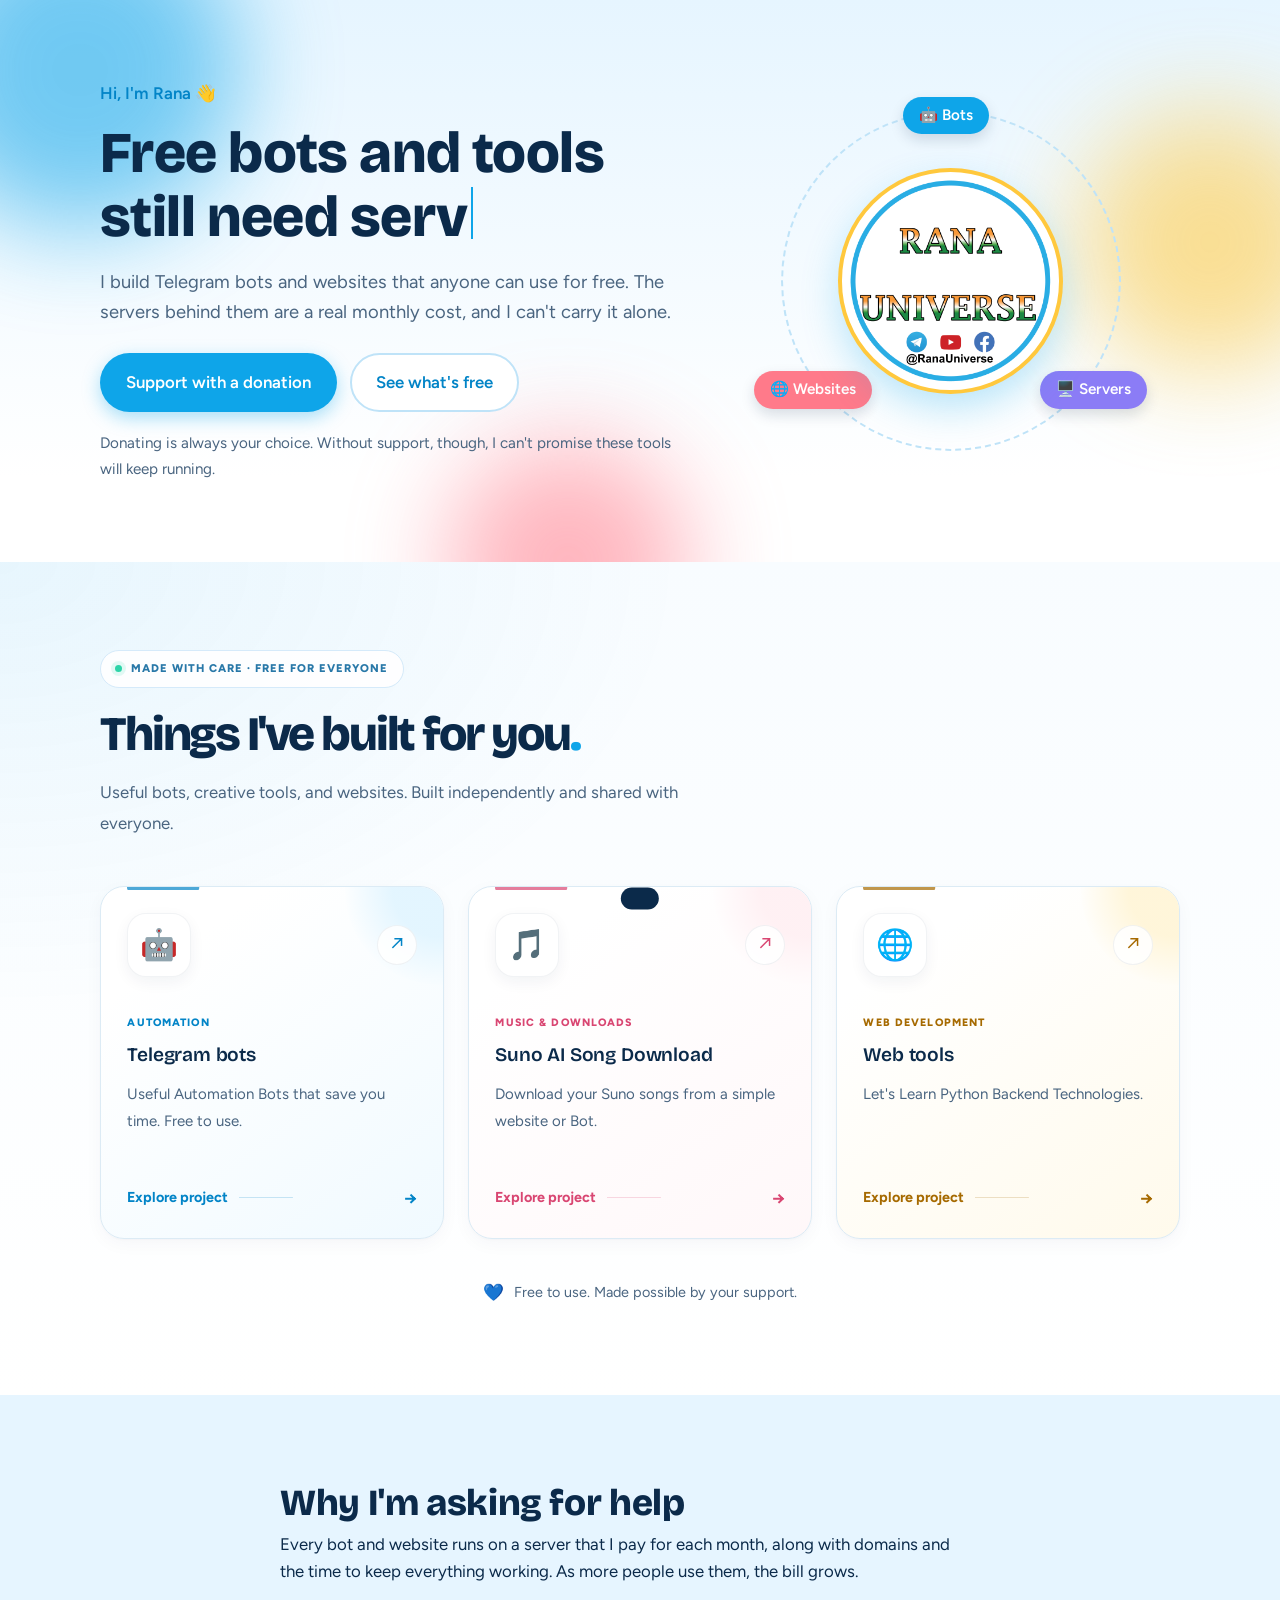
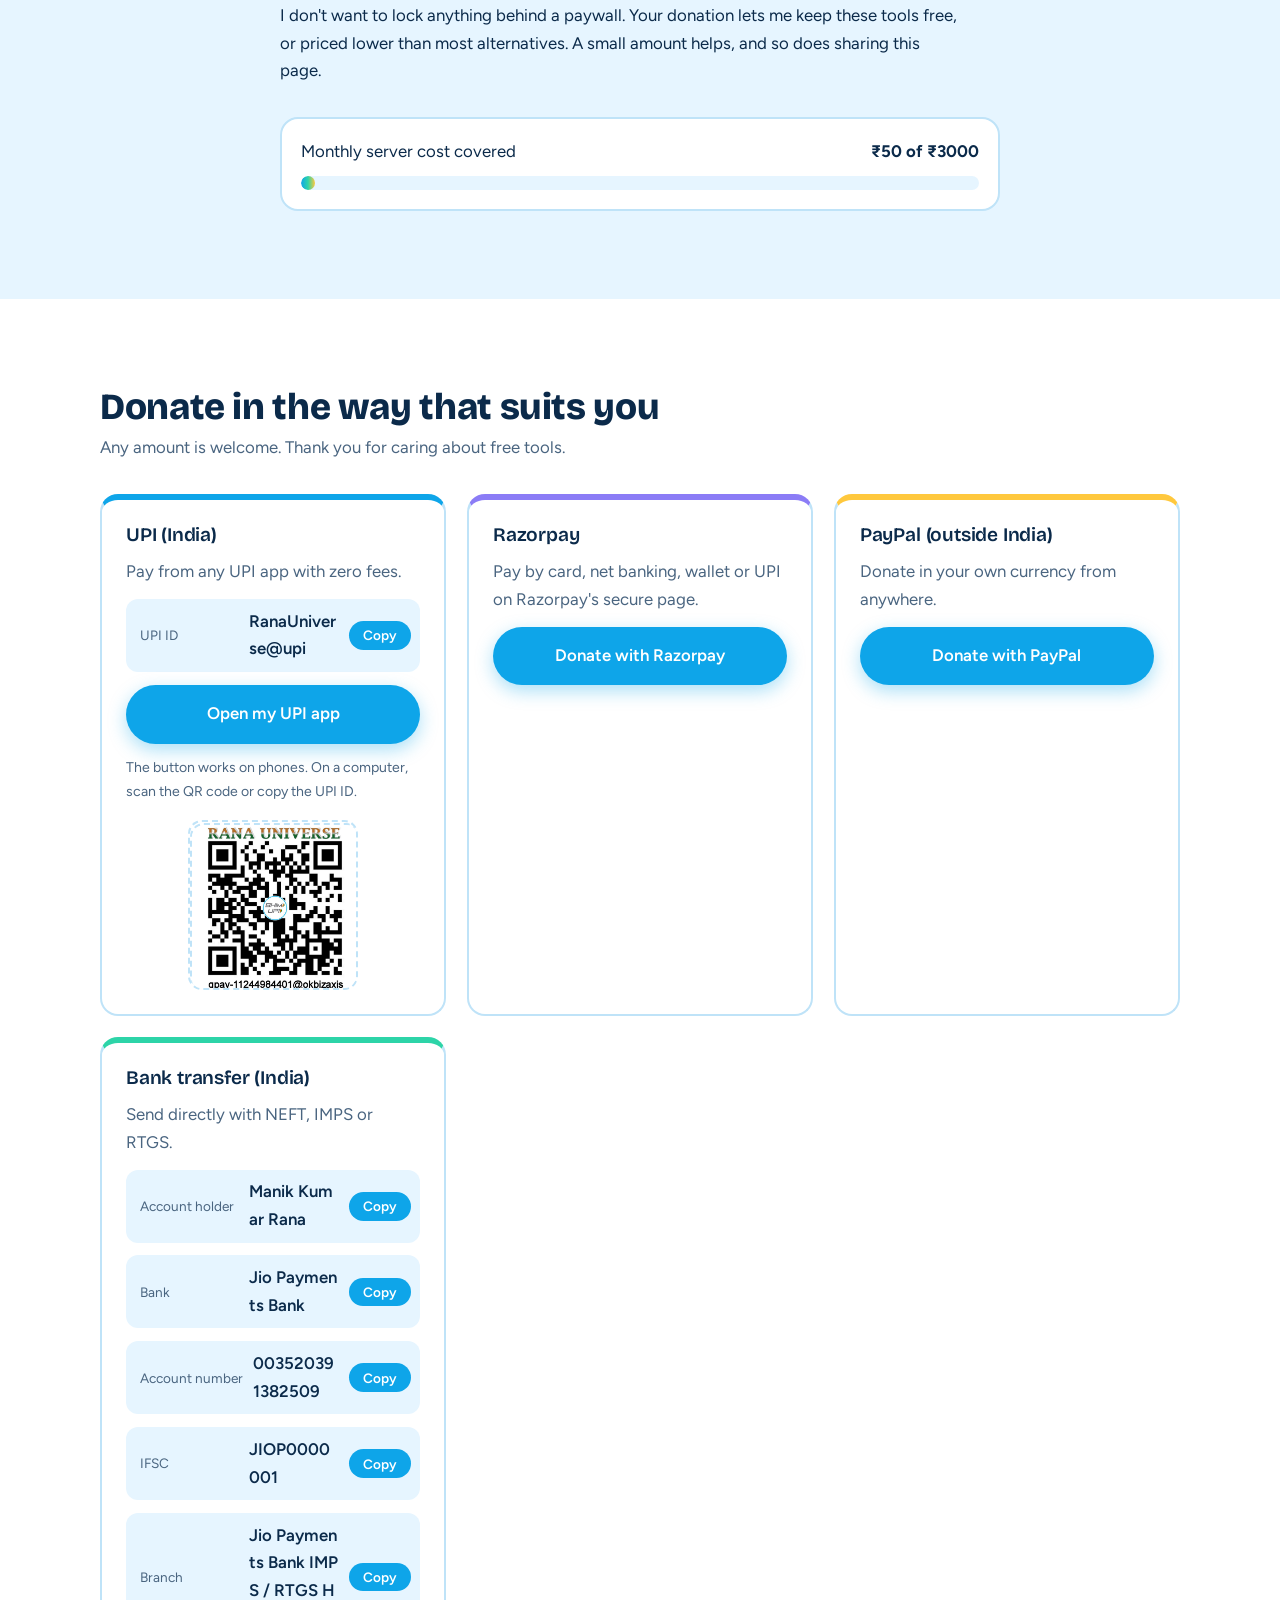
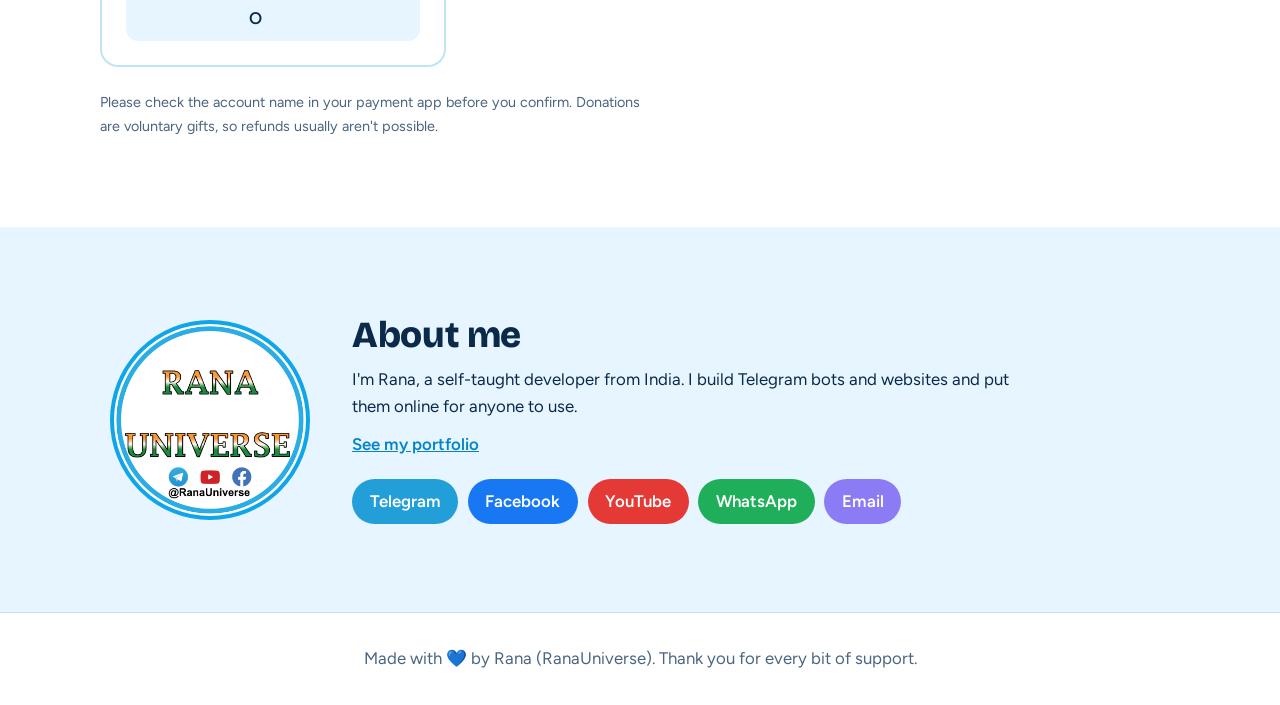
==== commit 3eac3aa5: "typing animation will also have delete capacity" ====
--- a/docs/index.html
+++ b/docs/index.html
@@ -30,7 +30,7 @@
     <div class="hero-text">
       <p class="hello">Hi, I'm Rana 👋</p>
 
-      <h1 data-typing data-typing-speed="55">
+      <h1 data-typing data-typing-speed="55" data-delete-speed="30" data-typing-pause="3000">
         Free bots and tools still need servers that cost money.
       </h1>
 
@@ -303,7 +303,11 @@
 
     elements.forEach((element) => {
         const text = element.dataset.typing || element.textContent.trim();
+
         const speed = Number(element.dataset.typingSpeed) || 65;
+        const deleteSpeed = Number(element.dataset.deleteSpeed) || 30;
+        const pause = Number(element.dataset.typingPause) || 5000;
+
         const reducedMotion = window.matchMedia(
             "(prefers-reduced-motion: reduce)"
         ).matches;
@@ -317,19 +321,35 @@
         element.classList.add("typing");
 
         let index = 0;
-
-        function typeNext() {
-            if (index >= text.length) {
-                element.classList.add("typing-done");
-                return;
+        let deleting = false;
+
+        function animate() {
+            element.textContent = text.slice(0, index);
+
+            if (!deleting) {
+                // Type the next character
+                if (index < text.length) {
+                    index++;
+                    setTimeout(animate, speed);
+                } else {
+                    // Wait before deleting
+                    deleting = true;
+                    setTimeout(animate, pause);
+                }
+            } else {
+                // Delete one character at a time
+                if (index > 0) {
+                    index--;
+                    setTimeout(animate, deleteSpeed);
+                } else {
+                    // Start typing again
+                    deleting = false;
+                    setTimeout(animate, 400);
+                }
             }
-
-            element.textContent += text.charAt(index);
-            index++;
-            setTimeout(typeNext, speed);
         }
 
-        typeNext();
+        animate();
     });
 })();
 
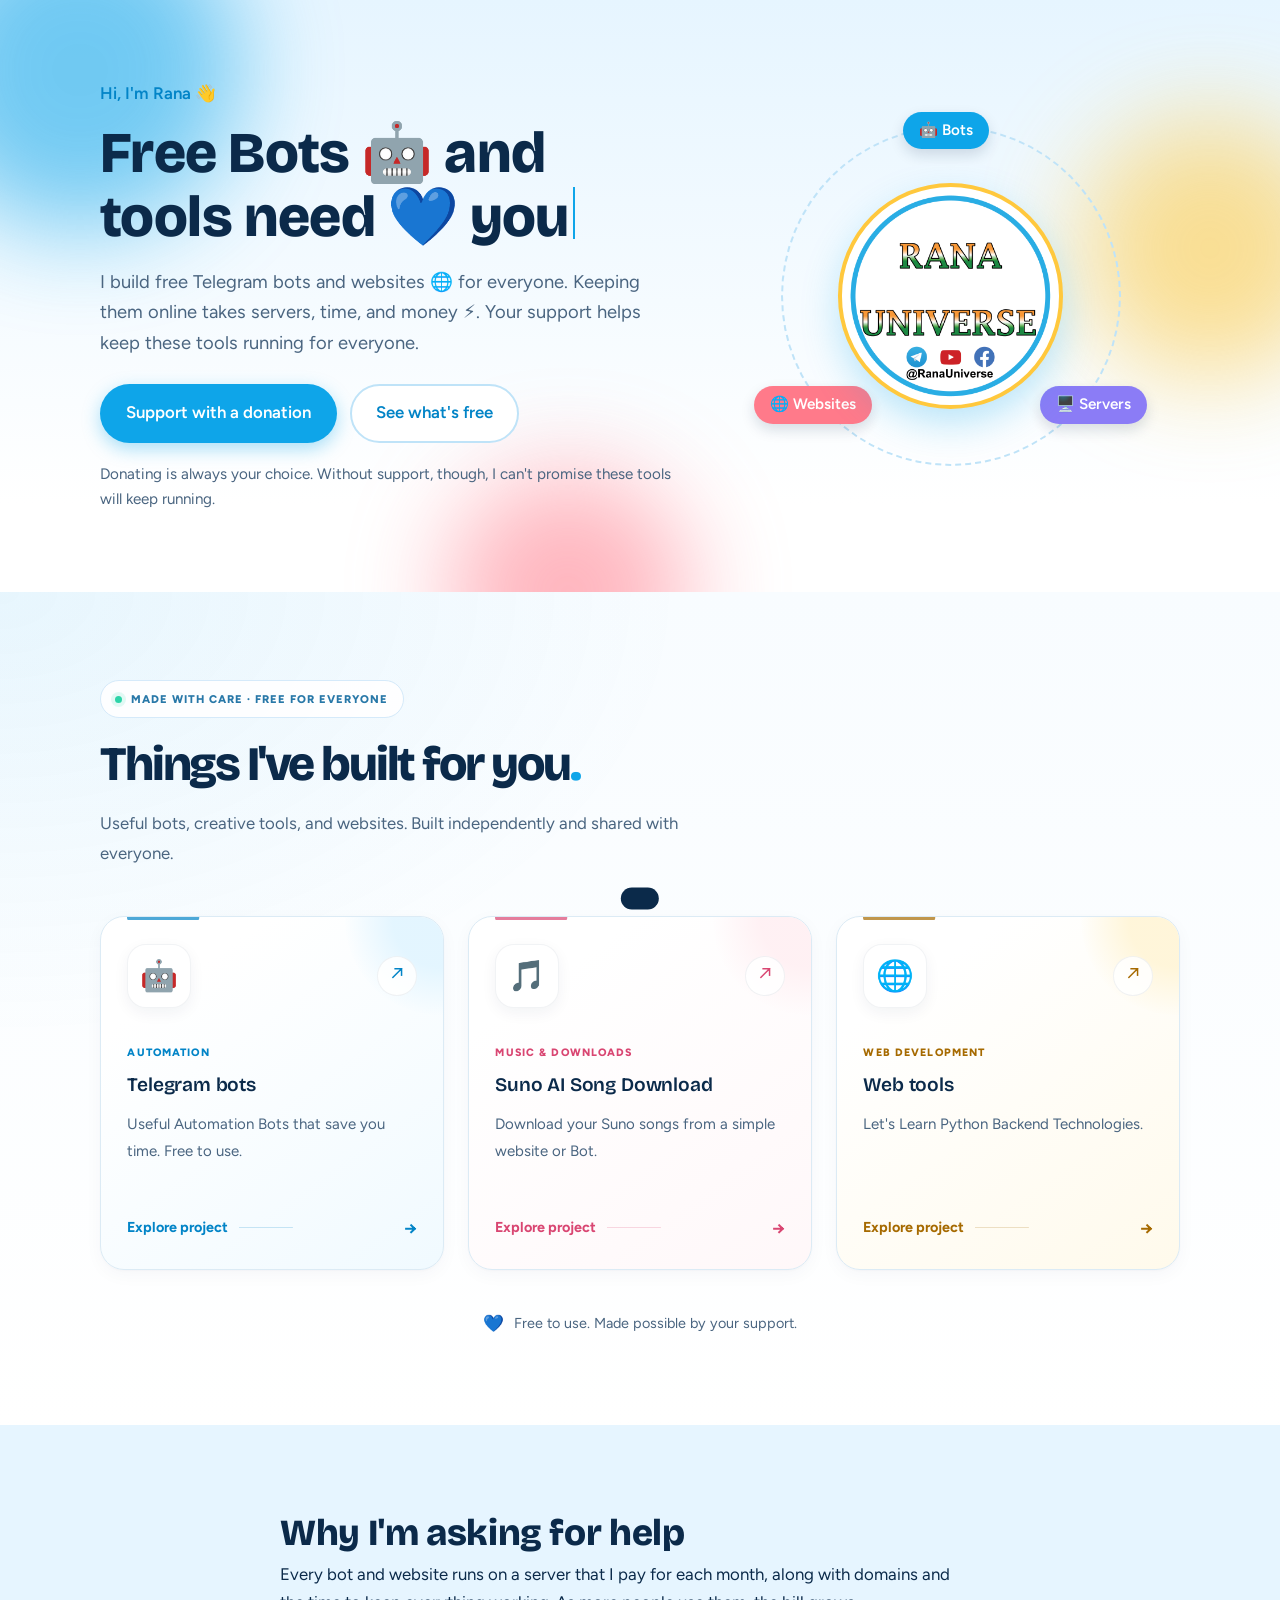
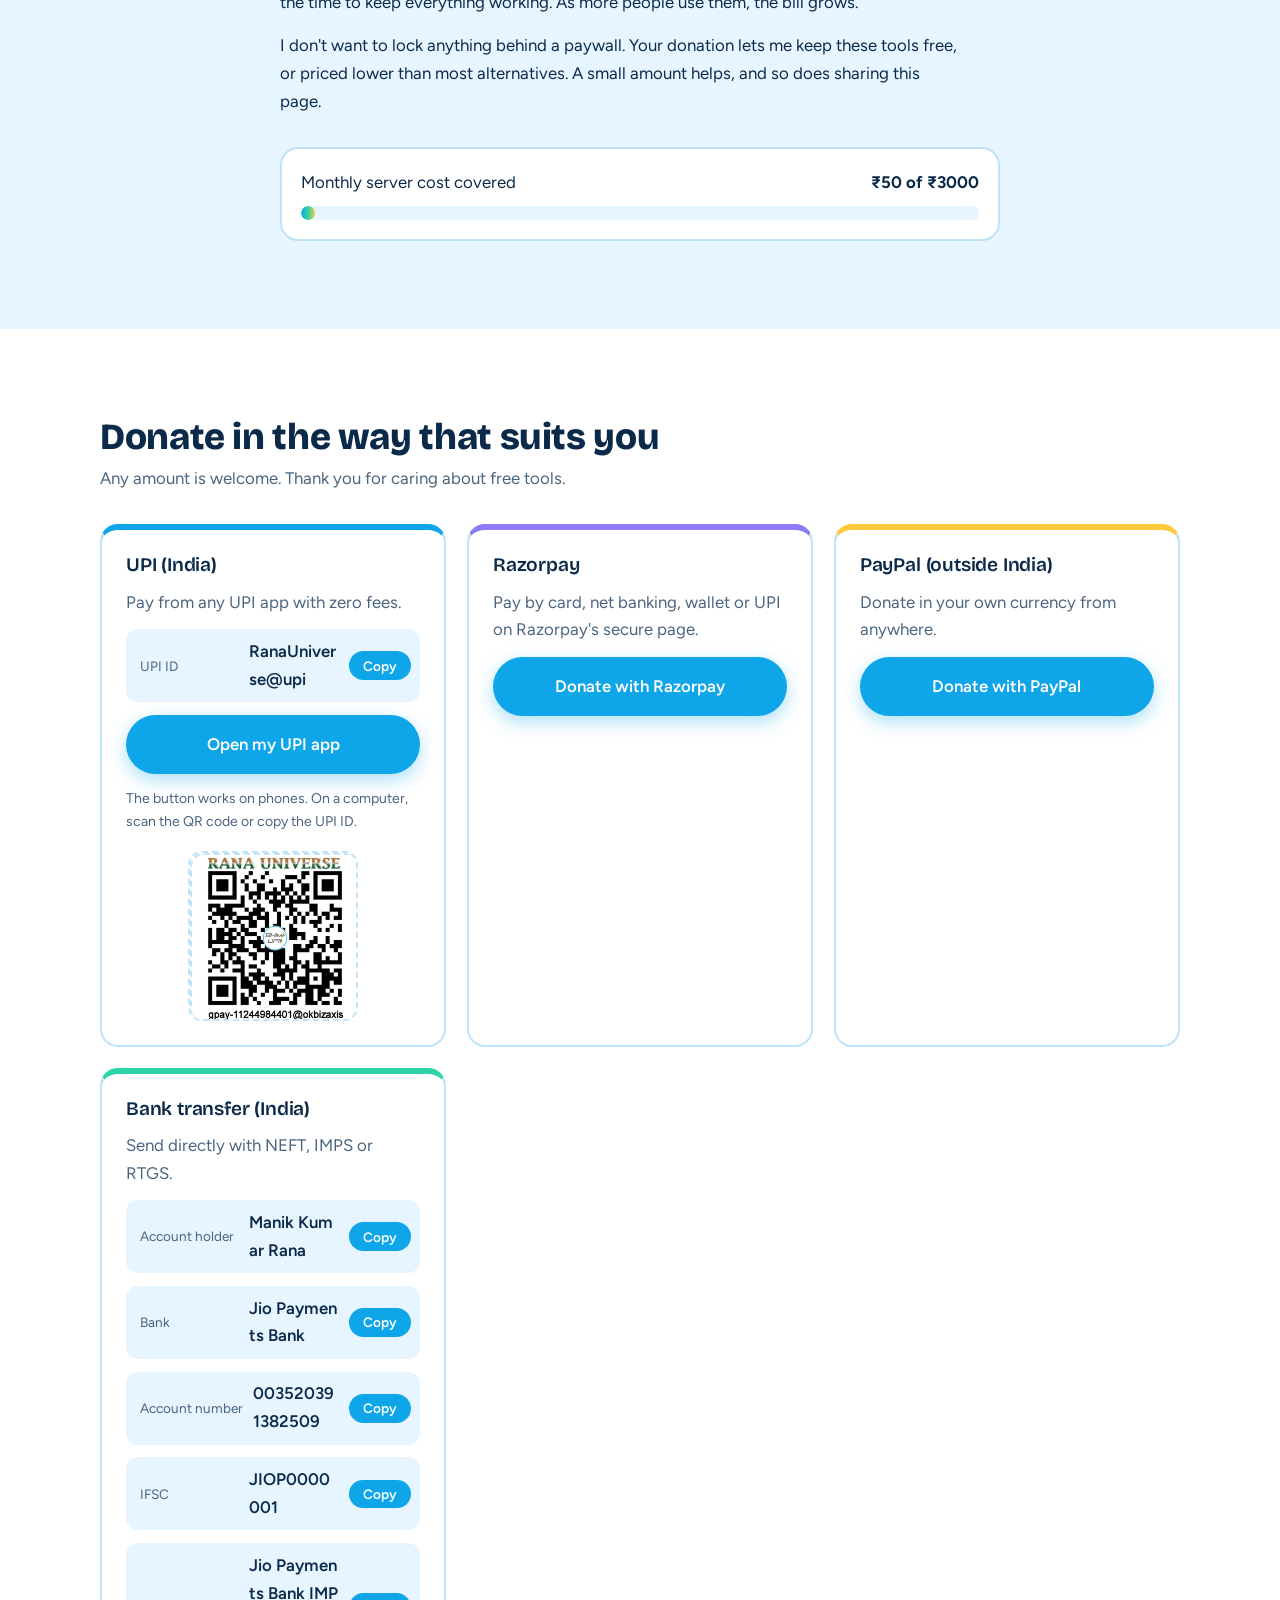
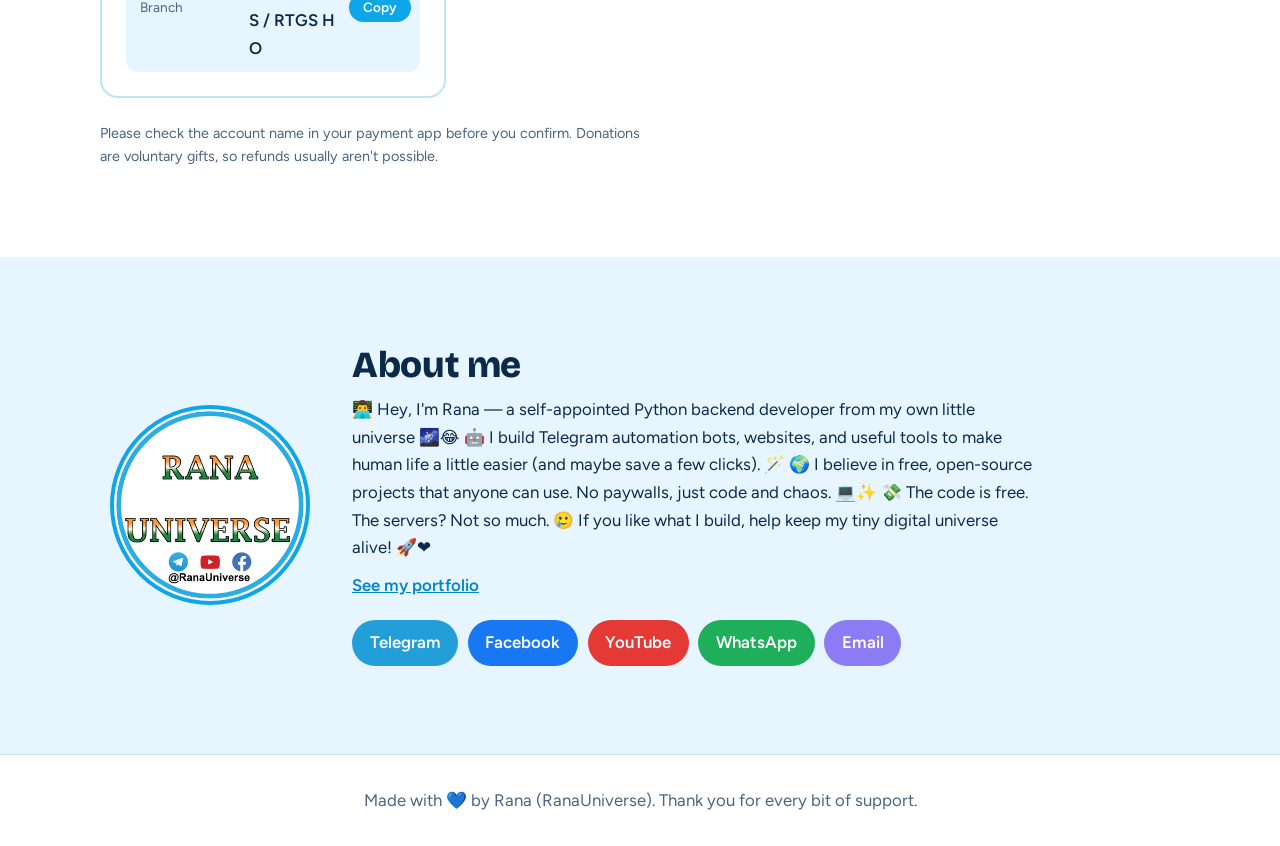
==== commit 6b61c7e1: "make this little more" ====
--- a/docs/index.html
+++ b/docs/index.html
@@ -31,17 +31,21 @@
       <p class="hello">Hi, I'm Rana 👋</p>
 
       <h1 data-typing data-typing-speed="55" data-delete-speed="30" data-typing-pause="3000">
-        Free bots and tools still need servers that cost money.
+        Free Bots 🤖 and tools need 💙 your support to keep running.
       </h1>
 
-      <p class="lead">I build Telegram bots and websites that anyone can use for free. The servers behind them are a
-        real monthly cost, and I can't carry it alone.</p>
+      <p class="lead">
+        I build free Telegram bots and websites 🌐 for everyone.
+        Keeping them online takes servers, time, and money ⚡.
+        Your support helps keep these tools running for everyone.
+      </p>
       <div class="cta">
         <a class="btn btn-primary" href="#donate">Support with a donation</a>
         <a class="btn btn-ghost" href="#free">See what's free</a>
       </div>
-      <p class="note">Donating is always your choice. Without support, though, I can't promise these tools will keep
-        running.</p>
+      <p class="note">
+        Donating is always your choice. Without support, though, I can't promise these tools will keep running.
+      </p>
     </div>
 
     <div class="orbit">
@@ -279,7 +283,13 @@
     </div>
     <div>
       <h2>About me</h2>
-      <p>I&#39;m Rana, a self-taught developer from India. I build Telegram bots and websites and put them online for anyone to use. </p>
+      <p>👨‍💻 Hey, I&#39;m Rana — a self-appointed Python backend developer from my own little universe 🌌😂
+
+🤖 I build Telegram automation bots, websites, and useful tools to make human life a little easier (and maybe save a few clicks). 🪄
+
+🌍 I believe in free, open-source projects that anyone can use. No paywalls, just code and chaos. 💻✨
+
+💸 The code is free. The servers? Not so much. 🥲 If you like what I build, help keep my tiny digital universe alive! 🚀❤️</p>
       <p><a class="plain" href="https://rana49.online" target="_blank" rel="noopener">See my portfolio</a></p>
       <div class="socials">
         <a class="soc s-tg" href="https://t.me/RanaUniverse" target="_blank" rel="noopener">Telegram</a>
